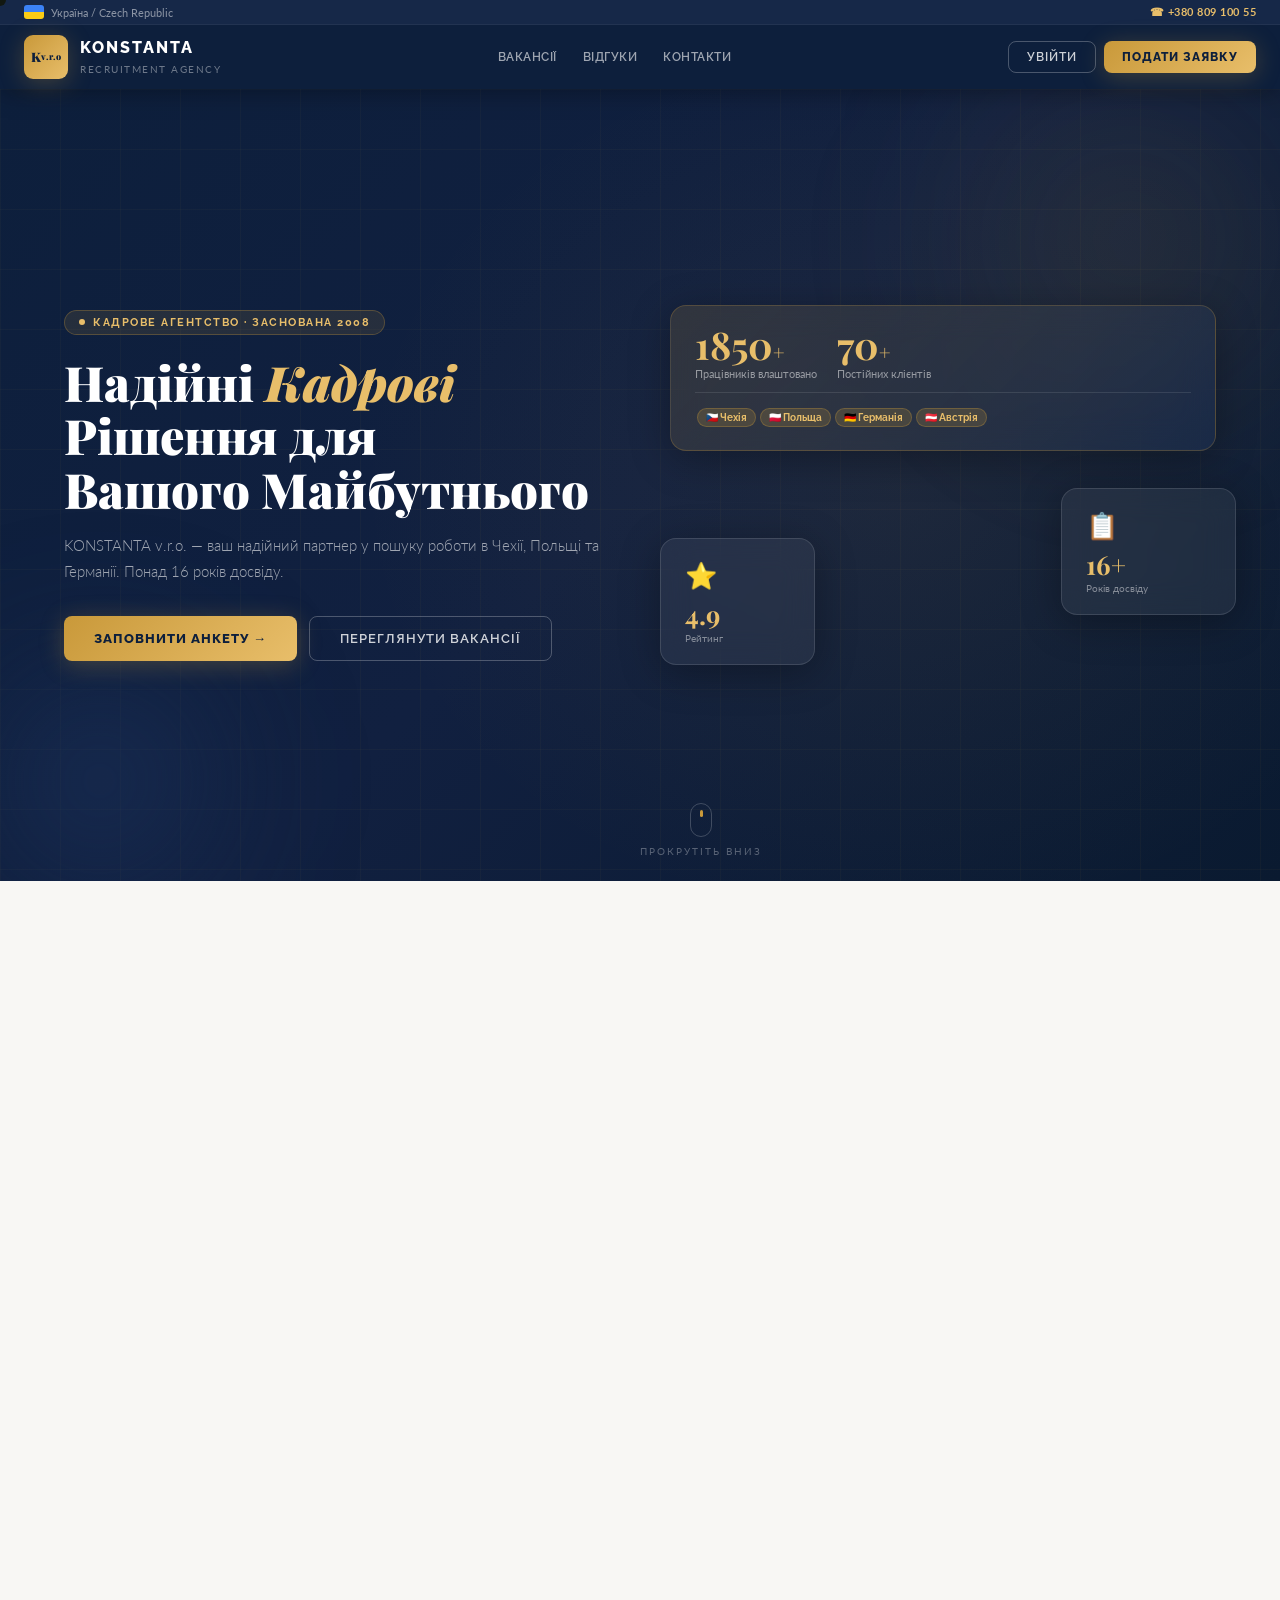
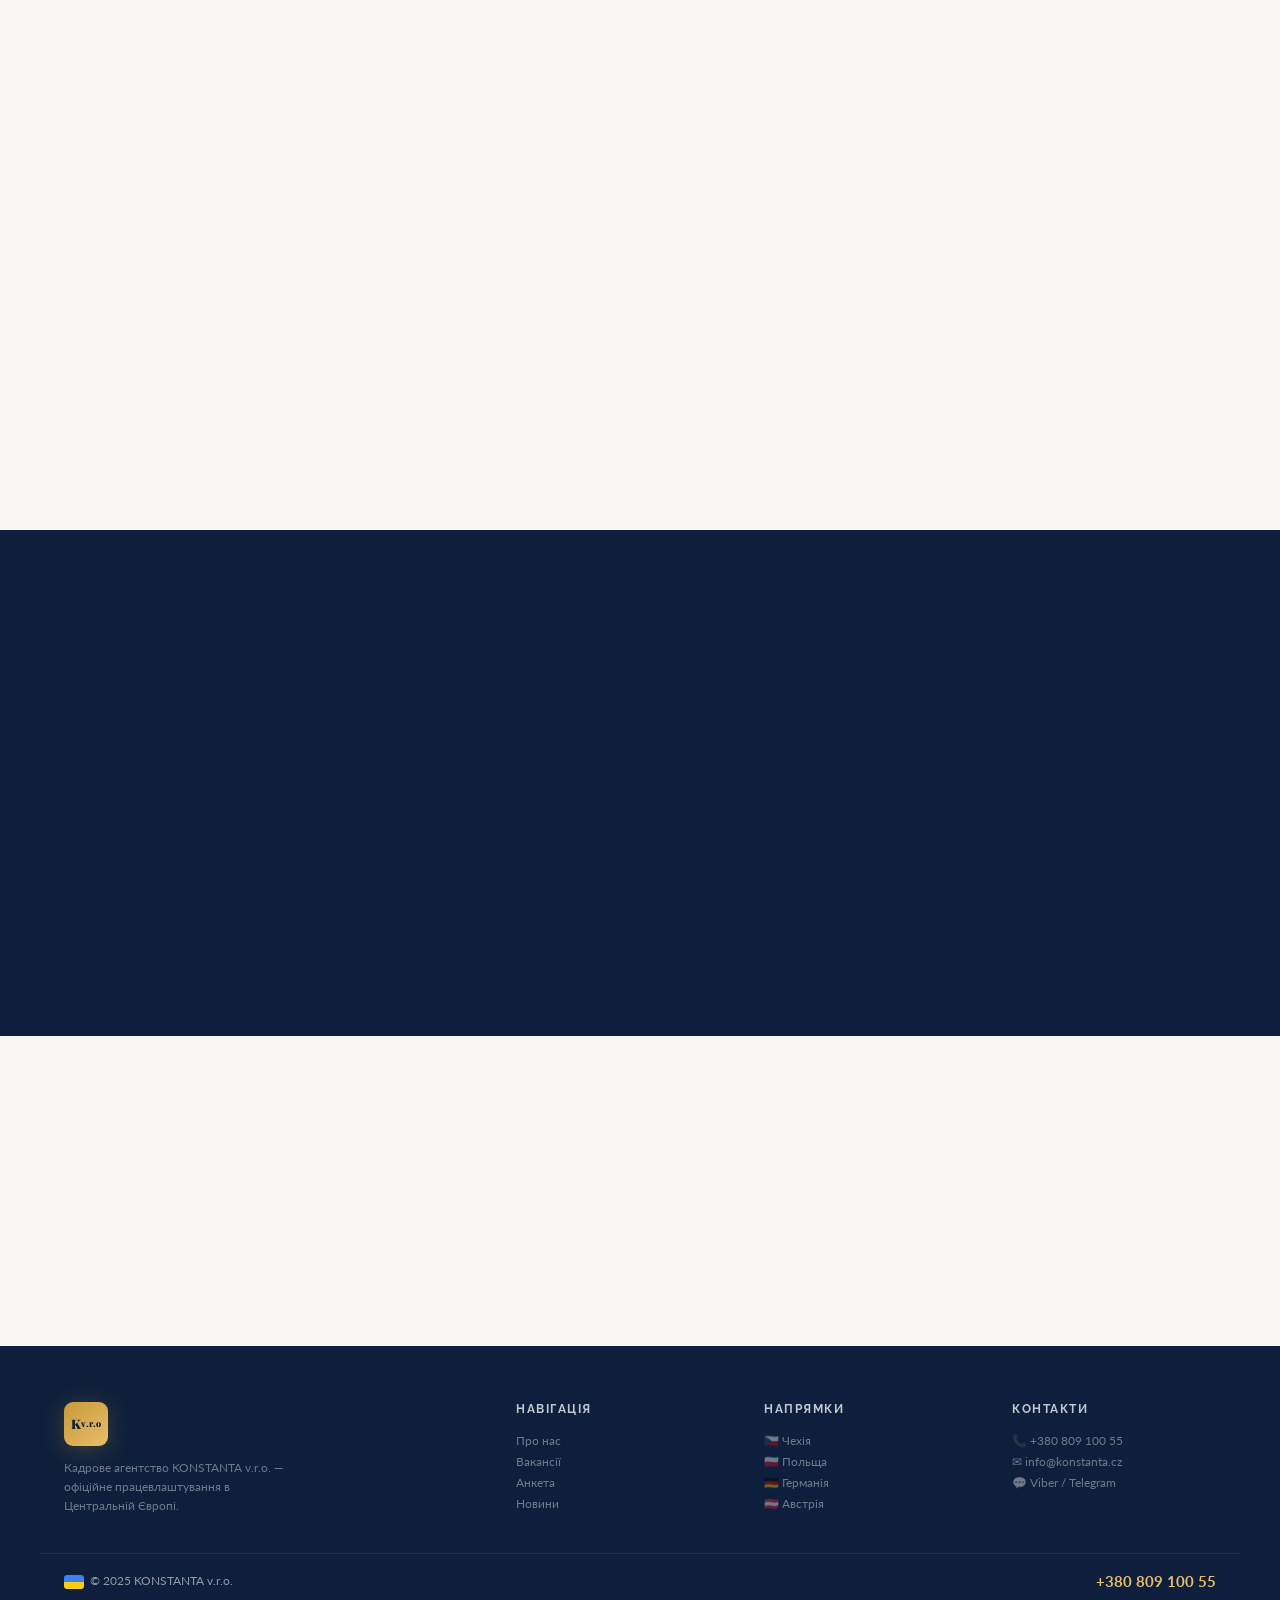
==== index.html @ 8e20ff95 "Rename konstanta_full (1).html to index.html" ====
<!DOCTYPE html>
<html lang="uk">
<head>
<meta charset="UTF-8">
<meta name="viewport" content="width=device-width, initial-scale=1.0">
<title>KONSTANTA v.r.o. — Кадрове Агентство</title>
<link href="https://fonts.googleapis.com/css2?family=Playfair+Display:ital,wght@0,700;0,900;1,700&family=Raleway:wght@300;400;600;700;800&family=Lato:wght@300;400;700&display=swap" rel="stylesheet">
<style>
/* ════════════════════════════════════════
   DESIGN SYSTEM
════════════════════════════════════════ */
:root {
  --navy:#0d1f3c; --navy2:#162848; --navy3:#1e3560;
  --gold:#c9993a; --gold2:#e8be6a; --gold3:#f5e9cc;
  --white:#fff; --off:#f8f7f4; --text:#1a1a2e;
  --muted:#6b7280; --border:#e2ddd6;
  --green:#2d7a4f; --red:#b91c1c;
  --sh:0 4px 24px rgba(13,31,60,.12);
  --shg:0 4px 24px rgba(201,153,58,.28);
  --r:10px; --r2:18px;
  --tr:all .3s cubic-bezier(.4,0,.2,1);
}
*,*::before,*::after{box-sizing:border-box;margin:0;padding:0}
html{scroll-behavior:smooth}
body{font-family:'Lato',sans-serif;color:var(--text);background:var(--off);overflow-x:hidden}

/* ── CURSOR ── */
#cur{width:12px;height:12px;background:var(--gold);border-radius:50%;position:fixed;z-index:9999;pointer-events:none;transform:translate(-50%,-50%);transition:width .15s,height .15s;mix-blend-mode:multiply}
#cur2{width:36px;height:36px;border:1.5px solid var(--gold);border-radius:50%;position:fixed;z-index:9998;pointer-events:none;transform:translate(-50%,-50%);transition:width .25s,height .25s;opacity:.55}

/* ── LOADER ── */
#loader{position:fixed;inset:0;z-index:10000;background:var(--navy);display:flex;align-items:center;justify-content:center;flex-direction:column;gap:18px;transition:opacity .6s,visibility .6s}
#loader.gone{opacity:0;visibility:hidden}
.ld-logo{width:68px;height:68px;background:linear-gradient(135deg,var(--gold),var(--gold2));border-radius:14px;display:flex;align-items:center;justify-content:center;font-family:'Playfair Display',serif;font-weight:900;font-size:22px;color:var(--navy);animation:lp 1.2s ease-in-out infinite;box-shadow:var(--shg)}
@keyframes lp{0%,100%{transform:scale(1)}50%{transform:scale(1.08);box-shadow:0 0 40px rgba(201,153,58,.5)}}
.ld-bar{width:180px;height:3px;background:rgba(255,255,255,.1);border-radius:10px;overflow:hidden}
.ld-fill{height:100%;background:linear-gradient(90deg,var(--gold),var(--gold2));animation:lf 1.3s ease forwards}
@keyframes lf{from{width:0}to{width:100%}}
.ld-txt{font-size:10px;color:rgba(255,255,255,.4);letter-spacing:3px;text-transform:uppercase}

/* ── PAGES ── */
.page{display:none;opacity:0}
.page.active{display:block;animation:pfi .55s ease forwards}
@keyframes pfi{from{opacity:0;transform:translateY(14px)}to{opacity:1;transform:translateY(0)}}

/* ── TOAST ── */
#toast{position:fixed;bottom:28px;right:28px;z-index:8000;display:flex;flex-direction:column;gap:10px}
.toast-item{background:var(--navy);color:#fff;padding:12px 20px;border-radius:10px;font-size:13px;border-left:3px solid var(--gold);box-shadow:var(--sh);animation:tsi .35s ease;max-width:300px}
.toast-item.success{border-color:#2d7a4f}
.toast-item.error{border-color:var(--red)}
@keyframes tsi{from{opacity:0;transform:translateX(20px)}to{opacity:1;transform:translateX(0)}}

/* ════ HEADER ════ */
.hdr{position:sticky;top:0;z-index:500;background:var(--navy);box-shadow:0 2px 24px rgba(0,0,0,.35)}
.hdr-top{background:var(--navy2);padding:5px 24px;display:flex;justify-content:space-between;align-items:center;font-size:11px;color:rgba(255,255,255,.5);border-bottom:1px solid rgba(255,255,255,.05)}
.flag-ua{width:20px;height:14px;background:linear-gradient(#3b82f6 50%,#facc15 50%);border-radius:3px;flex-shrink:0}
.hdr-main{display:flex;align-items:center;justify-content:space-between;padding:10px 24px}
.logo{display:flex;align-items:center;gap:12px;cursor:pointer}
.logo-b{width:44px;height:44px;background:linear-gradient(135deg,var(--gold),var(--gold2));border-radius:9px;display:flex;align-items:center;justify-content:center;font-family:'Playfair Display',serif;font-weight:900;font-size:13px;color:var(--navy);line-height:1.1;text-align:center;box-shadow:var(--shg);transition:var(--tr)}
.logo-b:hover{transform:rotate(-4deg) scale(1.06)}
.logo-t strong{display:block;font-family:'Raleway',sans-serif;font-weight:800;font-size:16px;letter-spacing:2px;color:#fff;text-transform:uppercase}
.logo-t span{font-size:10px;color:rgba(255,255,255,.4);letter-spacing:1.5px;text-transform:uppercase}
.nav{display:flex;gap:2px;align-items:center}
.nav a{color:rgba(255,255,255,.6);text-decoration:none;font-family:'Raleway',sans-serif;font-size:11.5px;font-weight:600;padding:6px 12px;border-radius:6px;letter-spacing:.5px;transition:var(--tr);text-transform:uppercase;position:relative}
.nav a::after{content:'';position:absolute;bottom:3px;left:12px;right:12px;height:1.5px;background:var(--gold);transform:scaleX(0);transition:transform .3s ease}
.nav a:hover{color:#fff}
.nav a:hover::after{transform:scaleX(1)}
.btn-nav{background:linear-gradient(135deg,var(--gold),var(--gold2));color:var(--navy)!important;font-weight:800!important;border-radius:7px!important;box-shadow:var(--shg);transition:var(--tr)!important}
.btn-nav:hover{transform:translateY(-1px);box-shadow:0 6px 28px rgba(201,153,58,.45)!important}
.btn-nav::after{display:none!important}
.user-chip{display:flex;align-items:center;gap:8px;background:rgba(255,255,255,.08);border:1px solid rgba(255,255,255,.12);border-radius:100px;padding:5px 14px 5px 5px;cursor:pointer;transition:var(--tr)}
.user-chip:hover{background:rgba(255,255,255,.14)}
.user-av{width:28px;height:28px;border-radius:50%;background:linear-gradient(135deg,var(--gold),var(--gold2));display:flex;align-items:center;justify-content:center;font-family:'Playfair Display',serif;font-weight:700;font-size:12px;color:var(--navy)}
.user-name{font-size:12px;color:rgba(255,255,255,.8);font-family:'Raleway',sans-serif;font-weight:600}

/* ════ HERO ════ */
.hero{background:var(--navy);min-height:88vh;position:relative;overflow:hidden;display:flex;align-items:center}
.hero-bg{position:absolute;inset:0;background:radial-gradient(ellipse 60% 80% at 70% 50%,rgba(201,153,58,.08) 0%,transparent 70%),linear-gradient(135deg,var(--navy) 0%,#112040 50%,#0a1a30 100%)}
.hero-grid{position:absolute;inset:0;background-image:linear-gradient(rgba(201,153,58,.04) 1px,transparent 1px),linear-gradient(90deg,rgba(201,153,58,.04) 1px,transparent 1px);background-size:60px 60px;animation:gd 20s linear infinite}
@keyframes gd{from{transform:translateY(0)}to{transform:translateY(60px)}}
.orb{position:absolute;border-radius:50%;filter:blur(70px);pointer-events:none}
.orb1{width:500px;height:500px;background:radial-gradient(circle,rgba(201,153,58,.12),transparent 70%);right:-100px;top:-100px;animation:of 8s ease-in-out infinite}
.orb2{width:300px;height:300px;background:radial-gradient(circle,rgba(30,53,96,.8),transparent 70%);left:-50px;bottom:-50px;animation:of 11s ease-in-out infinite reverse}
@keyframes of{0%,100%{transform:translate(0,0) scale(1)}50%{transform:translate(20px,-30px) scale(1.08)}}
.hero-inner{position:relative;z-index:2;max-width:1200px;margin:0 auto;padding:80px 24px;display:grid;grid-template-columns:1fr 1fr;gap:60px;align-items:center;width:100%}
.hero-eyebrow{display:inline-flex;align-items:center;gap:8px;background:rgba(201,153,58,.12);border:1px solid rgba(201,153,58,.3);border-radius:100px;padding:5px 14px;font-size:11px;color:var(--gold2);font-family:'Raleway',sans-serif;font-weight:700;letter-spacing:1.5px;text-transform:uppercase;margin-bottom:20px;animation:fsu .8s ease both}
.edot{width:6px;height:6px;border-radius:50%;background:var(--gold2);animation:pl 2s ease-in-out infinite}
@keyframes pl{0%,100%{transform:scale(1);opacity:1}50%{transform:scale(1.5);opacity:.5}}
.hero-h1{font-family:'Playfair Display',serif;font-size:clamp(26px,3.8vw,52px);font-weight:900;line-height:1.1;color:#fff;margin-bottom:18px;animation:fsu .8s .1s ease both}
.hero-h1 em{color:var(--gold2);font-style:italic}
.hero-p{font-size:15px;color:rgba(255,255,255,.6);line-height:1.7;margin-bottom:32px;font-weight:300;animation:fsu .8s .2s ease both}
.hero-btns{display:flex;gap:12px;flex-wrap:wrap;animation:fsu .8s .3s ease both}
@keyframes fsu{from{opacity:0;transform:translateY(22px)}to{opacity:1;transform:translateY(0)}}
.btn-pri{background:linear-gradient(135deg,var(--gold),var(--gold2));color:var(--navy);border:none;padding:14px 30px;font-family:'Raleway',sans-serif;font-weight:800;font-size:13px;border-radius:8px;cursor:pointer;text-transform:uppercase;letter-spacing:1px;box-shadow:var(--shg);transition:var(--tr);position:relative;overflow:hidden}
.btn-pri:hover{transform:translateY(-3px);box-shadow:0 10px 40px rgba(201,153,58,.5)}
.btn-sec{background:transparent;color:rgba(255,255,255,.8);border:1.5px solid rgba(255,255,255,.25);padding:14px 30px;font-family:'Raleway',sans-serif;font-weight:600;font-size:13px;border-radius:8px;cursor:pointer;text-transform:uppercase;letter-spacing:1px;transition:var(--tr)}
.btn-sec:hover{border-color:var(--gold);color:var(--gold2);transform:translateY(-2px)}

/* floating cards */
.hero-cards{position:relative;height:360px;animation:fsu .8s .4s ease both}
.hc{position:absolute;background:rgba(255,255,255,.06);backdrop-filter:blur(16px);border:1px solid rgba(255,255,255,.12);border-radius:16px;padding:20px 24px;box-shadow:0 8px 40px rgba(0,0,0,.3);transition:var(--tr)}
.hc:hover{transform:translateY(-6px) scale(1.02)}
.hc.c1{top:0;left:0;right:0;background:linear-gradient(135deg,rgba(201,153,58,.15),rgba(30,53,96,.4));border-color:rgba(201,153,58,.25);animation:cf 6s ease-in-out infinite}
.hc.c2{bottom:50px;right:-20px;width:175px;animation:cf 7s 1s ease-in-out infinite reverse}
.hc.c3{bottom:0;left:-10px;width:155px;animation:cf 8s 2s ease-in-out infinite}
@keyframes cf{0%,100%{transform:translateY(0)}50%{transform:translateY(-10px)}}
.cn{font-family:'Playfair Display',serif;font-size:38px;font-weight:700;color:var(--gold2);line-height:1}
.cs{font-size:11px;color:rgba(255,255,255,.5);margin-top:3px}
.cn2{font-family:'Playfair Display',serif;font-size:26px;font-weight:700;color:var(--gold2)}
.cs2{font-size:10px;color:rgba(255,255,255,.45)}
.ctag{display:inline-block;background:rgba(201,153,58,.2);border:1px solid rgba(201,153,58,.3);color:var(--gold2);font-size:10px;padding:3px 8px;border-radius:100px;font-family:'Raleway',sans-serif;font-weight:700;margin:3px 2px}

/* scroll hint */
.scr{position:absolute;bottom:24px;left:50%;transform:translateX(-50%);display:flex;flex-direction:column;align-items:center;gap:8px;color:rgba(255,255,255,.3);font-size:10px;letter-spacing:2px;text-transform:uppercase;z-index:2;animation:fsu 1s 1s ease both}
.sm{width:22px;height:34px;border:1.5px solid rgba(255,255,255,.2);border-radius:12px;display:flex;justify-content:center;padding-top:6px}
.sw{width:3px;height:7px;background:var(--gold);border-radius:2px;animation:sw 2s ease-in-out infinite}
@keyframes sw{0%{transform:translateY(0);opacity:1}80%{transform:translateY(12px);opacity:0}100%{transform:translateY(0);opacity:0}}

/* ════ STATS BAR ════ */
.sbar{background:#fff;box-shadow:var(--sh)}
.sbar-in{max-width:1200px;margin:0 auto;display:grid;grid-template-columns:repeat(3,1fr)}
.si{display:flex;align-items:center;gap:14px;padding:26px 28px;border-right:1px solid var(--border);transition:var(--tr);cursor:default}
.si:last-child{border-right:none}
.si:hover{background:var(--gold3)}
.si-ic{width:50px;height:50px;background:linear-gradient(135deg,var(--gold3),#fff);border-radius:11px;display:flex;align-items:center;justify-content:center;font-size:20px;flex-shrink:0;box-shadow:0 2px 12px rgba(201,153,58,.18);transition:var(--tr)}
.si:hover .si-ic{transform:scale(1.1) rotate(-5deg)}
.sn{font-family:'Playfair Display',serif;font-size:30px;font-weight:700;color:var(--navy);line-height:1}
.sd{font-size:12px;color:var(--muted);margin-top:2px}
.sd strong{display:block;font-size:13px;color:var(--text);font-weight:700}

/* ════ VACANCIES ════ */
.sec{padding:72px 24px;max-width:1200px;margin:0 auto}
.sl{font-size:11px;font-weight:700;letter-spacing:3px;text-transform:uppercase;color:var(--gold);font-family:'Raleway',sans-serif;margin-bottom:8px;display:flex;align-items:center;gap:10px}
.sl::before{content:'';display:block;width:26px;height:2px;background:var(--gold)}
.sh{font-family:'Playfair Display',serif;font-size:clamp(22px,3vw,38px);font-weight:700;color:var(--navy);line-height:1.2}
.sh em{color:var(--gold);font-style:italic}
.jobs{display:grid;gap:20px;margin-top:40px}
.jc{background:#fff;border-radius:var(--r2);overflow:hidden;box-shadow:0 2px 12px rgba(13,31,60,.07);border:1px solid var(--border);display:grid;grid-template-columns:1fr auto;transition:var(--tr)}
.jc:hover{transform:translateY(-4px);box-shadow:0 20px 60px rgba(13,31,60,.18);border-color:var(--gold)}
.jcb{padding:26px 28px}
.jbadge{display:inline-block;background:var(--gold3);color:var(--gold);font-size:10px;font-weight:700;letter-spacing:1px;text-transform:uppercase;padding:3px 10px;border-radius:100px;margin-bottom:10px;border:1px solid rgba(201,153,58,.25)}
.jbadge.hot{background:#fef2f2;color:#dc2626;border-color:rgba(220,38,38,.2)}
.jt{font-family:'Playfair Display',serif;font-size:20px;font-weight:700;color:var(--navy);margin-bottom:8px}
.jmeta{display:flex;flex-wrap:wrap;gap:14px;margin-bottom:12px}
.jmi{display:flex;align-items:center;gap:5px;font-size:12px;color:var(--muted)}
.jdesc{font-size:13px;color:var(--muted);line-height:1.6;margin-bottom:16px}
.jtags{display:flex;flex-wrap:wrap;gap:6px}
.jtag{background:var(--off);border:1px solid var(--border);color:var(--muted);font-size:11px;padding:3px 10px;border-radius:100px;font-weight:600}
.jcs{display:flex;flex-direction:column;align-items:center;justify-content:center;padding:26px 22px;background:linear-gradient(135deg,var(--navy),var(--navy3));min-width:155px;gap:14px}
.jsal{text-align:center}
.jsal-n{font-family:'Playfair Display',serif;font-size:24px;font-weight:700;color:var(--gold2);display:block;line-height:1}
.jsal-p{font-size:10px;color:rgba(255,255,255,.4);letter-spacing:1px;text-transform:uppercase;margin-top:2px}
.btn-apply{background:linear-gradient(135deg,var(--gold),var(--gold2));color:var(--navy);border:none;padding:9px 18px;border-radius:8px;font-family:'Raleway',sans-serif;font-weight:800;font-size:11px;text-transform:uppercase;letter-spacing:.8px;cursor:pointer;transition:var(--tr);box-shadow:var(--shg);white-space:nowrap}
.btn-apply:hover{transform:scale(1.06)}

/* ════ REVIEWS ════ */
.rev-sec{background:var(--navy);padding:72px 0}
.rev-in{max-width:1200px;margin:0 auto;padding:0 24px}
.rev-grid{display:grid;grid-template-columns:repeat(3,1fr);gap:18px;margin-top:40px}
.rc{background:rgba(255,255,255,.05);border:1px solid rgba(255,255,255,.09);border-radius:var(--r2);padding:26px;transition:var(--tr);backdrop-filter:blur(10px)}
.rc:hover{background:rgba(255,255,255,.09);border-color:rgba(201,153,58,.3);transform:translateY(-4px)}
.rq{font-size:38px;color:var(--gold);font-family:'Playfair Display',serif;line-height:1;margin-bottom:10px;opacity:.7}
.rt{font-size:13px;color:rgba(255,255,255,.65);line-height:1.7;margin-bottom:18px}
.rstar{color:var(--gold2);font-size:14px;letter-spacing:2px;margin-bottom:12px}
.ri{display:flex;align-items:center;gap:10px}
.rav{width:40px;height:40px;border-radius:50%;background:linear-gradient(135deg,var(--gold),var(--gold2));display:flex;align-items:center;justify-content:center;font-family:'Playfair Display',serif;font-weight:700;font-size:15px;color:var(--navy);flex-shrink:0}
.rn{font-weight:700;color:#fff;font-size:13px}
.rd{font-size:11px;color:rgba(255,255,255,.4)}

/* ════ CTA BANNER ════ */
.cta{background:linear-gradient(135deg,var(--gold) 0%,var(--gold2) 60%,#f5d070 100%);padding:64px 24px;text-align:center;position:relative;overflow:hidden}
.cta::before{content:'';position:absolute;inset:0;background-image:radial-gradient(circle at 20% 50%,rgba(255,255,255,.15) 0%,transparent 50%),radial-gradient(circle at 80% 50%,rgba(255,255,255,.1) 0%,transparent 50%)}
.cta-in{position:relative;z-index:1}
.cta h2{font-family:'Playfair Display',serif;font-size:clamp(22px,3.5vw,42px);font-weight:900;color:var(--navy);margin-bottom:12px}
.cta p{font-size:15px;color:rgba(13,31,60,.65);margin-bottom:32px;max-width:460px;margin-left:auto;margin-right:auto}
.btn-dark{background:var(--navy);color:#fff;border:none;padding:15px 38px;font-family:'Raleway',sans-serif;font-weight:800;font-size:14px;border-radius:8px;cursor:pointer;text-transform:uppercase;letter-spacing:1.5px;box-shadow:0 8px 32px rgba(13,31,60,.35);transition:var(--tr)}
.btn-dark:hover{transform:translateY(-3px);box-shadow:0 14px 48px rgba(13,31,60,.5)}

/* ════ FOOTER ════ */
.ft{background:var(--navy);color:rgba(255,255,255,.55);font-size:12px}
.ft-main{max-width:1200px;margin:0 auto;display:grid;grid-template-columns:2fr 1fr 1fr 1fr;gap:44px;padding:56px 24px 38px}
.ft-col h4{font-family:'Raleway',sans-serif;font-weight:700;font-size:12px;text-transform:uppercase;letter-spacing:1.5px;color:rgba(255,255,255,.75);margin-bottom:14px}
.ft-col a{display:block;color:rgba(255,255,255,.4);text-decoration:none;font-size:12px;padding:3px 0;transition:color .2s}
.ft-col a:hover{color:var(--gold2)}
.ft-bot{border-top:1px solid rgba(255,255,255,.07);max-width:1200px;margin:0 auto;padding:18px 24px;display:flex;justify-content:space-between;align-items:center}
.ft-ph{color:var(--gold2);font-weight:700;font-size:15px}
.ft-br p{font-size:12px;color:rgba(255,255,255,.4);margin-top:10px;max-width:220px;line-height:1.6}

/* ════ AUTH MODAL ════ */
.overlay{position:fixed;inset:0;background:rgba(13,31,60,.72);backdrop-filter:blur(4px);z-index:3000;display:flex;align-items:center;justify-content:center;animation:oi .3s ease;padding:20px}
@keyframes oi{from{opacity:0}to{opacity:1}}
.modal{background:#fff;border-radius:var(--r2);width:100%;max-width:440px;overflow:hidden;box-shadow:0 30px 80px rgba(13,31,60,.35);animation:mi .35s cubic-bezier(.34,1.56,.64,1)}
@keyframes mi{from{transform:scale(.88);opacity:0}to{transform:scale(1);opacity:1}}
.modal-hdr{background:var(--navy);padding:22px 28px;display:flex;align-items:center;justify-content:space-between}
.modal-hdr h3{font-family:'Playfair Display',serif;font-size:20px;color:#fff}
.modal-close{background:none;border:none;color:rgba(255,255,255,.5);font-size:22px;cursor:pointer;width:32px;height:32px;display:flex;align-items:center;justify-content:center;border-radius:6px;transition:var(--tr)}
.modal-close:hover{color:#fff;background:rgba(255,255,255,.1)}
.modal-tabs{display:flex;border-bottom:1px solid var(--border)}
.mtab{flex:1;padding:12px;text-align:center;cursor:pointer;font-family:'Raleway',sans-serif;font-weight:700;font-size:12px;text-transform:uppercase;letter-spacing:.8px;color:var(--muted);transition:var(--tr);border-bottom:2px solid transparent}
.mtab.active{color:var(--navy);border-bottom-color:var(--gold)}
.modal-body{padding:26px 28px}
.f-row{margin-bottom:16px}
.f-label{display:block;font-size:11px;font-weight:700;color:var(--muted);margin-bottom:5px;text-transform:uppercase;letter-spacing:.5px;font-family:'Raleway',sans-serif}
.f-label .req{color:var(--gold)}
.f-ctrl{width:100%;border:1.5px solid var(--border);border-radius:8px;padding:10px 14px;font-family:'Lato',sans-serif;font-size:13px;color:var(--text);background:var(--off);transition:border-color .25s,box-shadow .25s}
.f-ctrl:focus{outline:none;border-color:var(--gold);box-shadow:0 0 0 3px rgba(201,153,58,.15);background:#fff}
.f-ctrl.err{border-color:var(--red);box-shadow:0 0 0 3px rgba(185,28,28,.1)}
.f-ctrl::placeholder{color:#bbb}
.btn-full{width:100%;background:linear-gradient(135deg,var(--gold),var(--gold2));color:var(--navy);border:none;padding:13px;font-family:'Raleway',sans-serif;font-weight:800;font-size:13px;border-radius:8px;cursor:pointer;text-transform:uppercase;letter-spacing:1px;box-shadow:var(--shg);transition:var(--tr)}
.btn-full:hover{transform:translateY(-2px);box-shadow:0 8px 32px rgba(201,153,58,.45)}
.auth-switch{text-align:center;margin-top:14px;font-size:12px;color:var(--muted)}
.auth-switch a{color:var(--gold);font-weight:700;cursor:pointer;text-decoration:none}
.auth-switch a:hover{text-decoration:underline}
.form-tab{display:none}
.form-tab.active{display:block}

/* ════ QUESTIONNAIRE ════ */
.qp{background:var(--off);min-height:100vh}
.q-hero-wrap{background:linear-gradient(135deg,var(--navy) 0%,var(--navy3) 100%);padding:44px 24px 36px;position:relative;overflow:hidden}
.q-hero-wrap::after{content:'';position:absolute;inset:0;background-image:linear-gradient(rgba(201,153,58,.05) 1px,transparent 1px),linear-gradient(90deg,rgba(201,153,58,.05) 1px,transparent 1px);background-size:40px 40px}
.q-hero-in{max-width:820px;margin:0 auto;position:relative;z-index:1;display:flex;align-items:center;gap:18px}
.back-btn{width:42px;height:42px;border:1.5px solid rgba(255,255,255,.2);border-radius:9px;display:flex;align-items:center;justify-content:center;color:rgba(255,255,255,.6);font-size:18px;cursor:pointer;transition:var(--tr);background:rgba(255,255,255,.04);flex-shrink:0}
.back-btn:hover{border-color:var(--gold);color:var(--gold2);background:rgba(201,153,58,.1)}
.q-hero-txt .sub{font-size:10px;color:var(--gold2);font-family:'Raleway',sans-serif;font-weight:700;letter-spacing:2px;text-transform:uppercase;margin-bottom:4px}
.q-hero-txt h1{font-family:'Playfair Display',serif;font-size:26px;font-weight:700;color:#fff}
.q-hero-txt p{font-size:13px;color:rgba(255,255,255,.5);margin-top:4px}
.q-prog-wrap{background:rgba(255,255,255,.07);height:4px;width:100%;margin-top:14px}
.q-prog{height:100%;background:linear-gradient(90deg,var(--gold),var(--gold2));transition:width .5s ease}
.qbody{max-width:820px;margin:0 auto;padding:28px 24px 60px}

/* step cards */
.qstep{background:#fff;border-radius:var(--r2);overflow:hidden;box-shadow:0 2px 12px rgba(13,31,60,.07);margin-bottom:18px;border:1px solid var(--border);transition:var(--tr)}
.qstep:hover{box-shadow:var(--sh)}
.qsh{background:var(--navy);padding:14px 22px;display:flex;align-items:center;gap:12px}
.step-n{width:30px;height:30px;border-radius:50%;background:linear-gradient(135deg,var(--gold),var(--gold2));display:flex;align-items:center;justify-content:center;font-family:'Playfair Display',serif;font-weight:700;font-size:13px;color:var(--navy);flex-shrink:0;box-shadow:var(--shg)}
.step-ttl{font-family:'Raleway',sans-serif;font-weight:700;font-size:13px;color:#fff}
.qsb{padding:24px 24px}
.fg2{display:grid;grid-template-columns:1fr 1fr;gap:14px}
.fg3{display:grid;grid-template-columns:1fr 1fr 1fr;gap:12px}
.pill-row{display:flex;flex-wrap:wrap;gap:8px;margin-top:6px}
.pill{display:flex;align-items:center;gap:6px;background:var(--off);border:1.5px solid var(--border);border-radius:100px;padding:7px 14px;cursor:pointer;transition:var(--tr);font-size:12px;color:var(--muted);font-weight:600;user-select:none}
.pill:hover{border-color:var(--gold);color:var(--text);background:var(--gold3)}
.pill.on{border-color:var(--gold);background:var(--gold3);color:var(--navy)}
.pill input{display:none}
.pdot{width:8px;height:8px;border-radius:50%;border:1.5px solid currentColor;flex-shrink:0;transition:background .2s}
.pill.on .pdot{background:var(--gold);border-color:var(--gold)}
.upload-z{border:2px dashed var(--border);border-radius:12px;padding:26px 18px;text-align:center;cursor:pointer;transition:var(--tr);background:var(--off);position:relative}
.upload-z input{position:absolute;inset:0;opacity:0;cursor:pointer}
.upload-z:hover{border-color:var(--gold);background:var(--gold3)}
.upload-z.done{border-color:var(--green);background:#f0faf4}
.uico{font-size:34px;margin-bottom:6px}
.utxt{font-size:12px;color:var(--muted);line-height:1.5}
.div-ln{height:1px;background:var(--border);margin:18px 0}
.consent-bx{background:linear-gradient(135deg,#f0f4ff,#e8f0fb);border:1.5px solid #c7d7f5;border-radius:12px;padding:18px 20px;margin-bottom:18px}
.consent-bx p{font-size:12px;color:#555;line-height:1.6;margin-bottom:12px}
.consent-row{display:flex;align-items:flex-start;gap:9px}
.consent-row input[type=checkbox]{accent-color:var(--navy);width:15px;height:15px;flex-shrink:0;margin-top:2px}
.consent-row label{font-size:12px;color:var(--text);line-height:1.5;cursor:pointer}
.sub-row{display:flex;gap:10px;align-items:center}
.btn-sub{flex:1;background:linear-gradient(135deg,var(--gold),var(--gold2));color:var(--navy);border:none;padding:15px 28px;font-family:'Raleway',sans-serif;font-weight:800;font-size:14px;border-radius:10px;cursor:pointer;text-transform:uppercase;letter-spacing:1px;box-shadow:var(--shg);transition:var(--tr);position:relative;overflow:hidden}
.btn-sub::after{content:'';position:absolute;inset:0;background:linear-gradient(to right,transparent,rgba(255,255,255,.25),transparent);transform:translateX(-100%);transition:transform .5s ease}
.btn-sub:hover{transform:translateY(-2px);box-shadow:0 12px 48px rgba(201,153,58,.5)}
.btn-sub:hover::after{transform:translateX(100%)}
.btn-rst{background:transparent;color:var(--muted);border:1.5px solid var(--border);padding:15px 22px;font-family:'Raleway',sans-serif;font-weight:600;font-size:13px;border-radius:10px;cursor:pointer;transition:var(--tr)}
.btn-rst:hover{border-color:var(--muted);color:var(--text)}

/* success */
.succ-card{background:#fff;border-radius:var(--r2);box-shadow:0 20px 60px rgba(13,31,60,.18);padding:52px 28px;text-align:center;display:none;animation:sp .6s cubic-bezier(.34,1.56,.64,1) both;border:1px solid var(--border)}
@keyframes sp{from{transform:scale(.7);opacity:0}to{transform:scale(1);opacity:1}}
.succ-card h2{font-family:'Playfair Display',serif;font-size:26px;color:var(--navy);margin-bottom:10px}
.succ-card p{font-size:14px;color:var(--muted);line-height:1.6;max-width:360px;margin:0 auto 24px}

/* ════ ADMIN ════ */
.adm-page{background:var(--off);min-height:100vh}
.adm-lay{display:grid;grid-template-columns:260px 1fr;min-height:calc(100vh - 57px)}
.adm-side{background:var(--navy);padding:0;position:sticky;top:57px;height:calc(100vh - 57px);overflow-y:auto}
.adm-logo{padding:22px 20px 16px;border-bottom:1px solid rgba(255,255,255,.07)}
.adm-logo strong{display:block;font-family:'Raleway',sans-serif;font-weight:800;font-size:13px;color:#fff;letter-spacing:1.5px;text-transform:uppercase}
.adm-logo span{font-size:10px;color:rgba(255,255,255,.35);letter-spacing:1px}
.adm-nav{padding:14px 10px}
.adm-nav-item{display:flex;align-items:center;gap:10px;padding:10px 14px;border-radius:8px;color:rgba(255,255,255,.55);font-family:'Raleway',sans-serif;font-size:12px;font-weight:600;letter-spacing:.5px;cursor:pointer;transition:var(--tr);text-transform:uppercase;margin-bottom:2px}
.adm-nav-item:hover{background:rgba(255,255,255,.07);color:rgba(255,255,255,.85)}
.adm-nav-item.act{background:rgba(201,153,58,.15);color:var(--gold2);border:1px solid rgba(201,153,58,.2)}
.adm-nav-icon{font-size:16px;width:24px;text-align:center}
.adm-badge{margin-left:auto;background:var(--gold);color:var(--navy);font-size:10px;font-weight:800;padding:2px 7px;border-radius:100px}
.adm-main{padding:28px 32px;overflow-y:auto}
.adm-topbar{display:flex;justify-content:space-between;align-items:center;margin-bottom:28px}
.adm-topbar h2{font-family:'Playfair Display',serif;font-size:24px;color:var(--navy)}
.adm-section{display:none}
.adm-section.act{display:block}
/* stats cards */
.adm-stats{display:grid;grid-template-columns:repeat(4,1fr);gap:16px;margin-bottom:28px}
.asc{background:#fff;border-radius:var(--r);padding:20px 22px;box-shadow:var(--sh);border:1px solid var(--border);transition:var(--tr)}
.asc:hover{transform:translateY(-3px);box-shadow:var(--sh)}
.asc-ico{font-size:28px;margin-bottom:8px}
.asc-n{font-family:'Playfair Display',serif;font-size:28px;font-weight:700;color:var(--navy);line-height:1}
.asc-l{font-size:12px;color:var(--muted);margin-top:2px}
/* table */
.tbl-wrap{background:#fff;border-radius:var(--r);box-shadow:var(--sh);border:1px solid var(--border);overflow:hidden}
.tbl-hdr{padding:16px 20px;border-bottom:1px solid var(--border);display:flex;justify-content:space-between;align-items:center}
.tbl-hdr h3{font-family:'Playfair Display',serif;font-size:17px;color:var(--navy)}
.tbl-search{border:1.5px solid var(--border);border-radius:8px;padding:7px 12px;font-family:'Lato',sans-serif;font-size:12px;width:220px;transition:border-color .2s}
.tbl-search:focus{outline:none;border-color:var(--gold)}
table{width:100%;border-collapse:collapse}
th{background:var(--off);padding:10px 16px;text-align:left;font-family:'Raleway',sans-serif;font-size:11px;font-weight:700;text-transform:uppercase;letter-spacing:.5px;color:var(--muted);border-bottom:1px solid var(--border)}
td{padding:11px 16px;font-size:12px;color:var(--text);border-bottom:1px solid var(--border)}
tr:last-child td{border-bottom:none}
tr:hover td{background:var(--off)}
.badge{display:inline-block;font-size:10px;font-weight:700;padding:2px 9px;border-radius:100px;text-transform:uppercase;letter-spacing:.5px}
.badge-new{background:#fef3c7;color:#92400e}
.badge-ok{background:#d1fae5;color:#065f46}
.badge-red{background:#fee2e2;color:#991b1b}
.btn-sm{background:none;border:1.5px solid var(--border);border-radius:6px;padding:4px 10px;font-size:11px;font-weight:700;cursor:pointer;transition:var(--tr);font-family:'Raleway',sans-serif;color:var(--muted);text-transform:uppercase}
.btn-sm:hover{border-color:var(--gold);color:var(--gold)}
.btn-sm.del:hover{border-color:var(--red);color:var(--red)}
/* detail modal */
.det-grid{display:grid;grid-template-columns:1fr 1fr;gap:12px}
.det-field{background:var(--off);border-radius:8px;padding:10px 14px}
.det-field label{display:block;font-size:10px;font-weight:700;text-transform:uppercase;letter-spacing:.5px;color:var(--muted);margin-bottom:3px;font-family:'Raleway',sans-serif}
.det-field span{font-size:13px;color:var(--text);font-weight:600}

/* ════ PROFILE PAGE ════ */
.prof-page{background:var(--off);min-height:100vh;padding:40px 24px}
.prof-in{max-width:720px;margin:0 auto}
.prof-card{background:#fff;border-radius:var(--r2);box-shadow:var(--sh);overflow:hidden;margin-bottom:20px;border:1px solid var(--border)}
.prof-hdr{background:linear-gradient(135deg,var(--navy),var(--navy3));padding:28px;display:flex;align-items:center;gap:20px}
.prof-av{width:72px;height:72px;border-radius:50%;background:linear-gradient(135deg,var(--gold),var(--gold2));display:flex;align-items:center;justify-content:center;font-family:'Playfair Display',serif;font-weight:700;font-size:28px;color:var(--navy);flex-shrink:0;box-shadow:var(--shg)}
.prof-info strong{display:block;font-family:'Playfair Display',serif;font-size:22px;color:#fff}
.prof-info span{font-size:13px;color:rgba(255,255,255,.5)}
.prof-body{padding:24px 28px}
.apps-list{display:flex;flex-direction:column;gap:12px}
.app-row{background:var(--off);border-radius:10px;padding:14px 18px;border:1px solid var(--border);transition:var(--tr)}
.app-row:hover{border-color:var(--gold);background:var(--gold3)}
.app-pos{font-family:'Playfair Display',serif;font-size:15px;font-weight:700;color:var(--navy)}
.app-meta{font-size:11px;color:var(--muted);margin-top:3px}
.empty-state{text-align:center;padding:40px 20px;color:var(--muted)}
.empty-state .ei{font-size:48px;margin-bottom:12px}
.empty-state p{font-size:14px}

/* reveal */
.rv{opacity:0;transform:translateY(28px);transition:opacity .65s ease,transform .65s ease}
.rv.vis{opacity:1;transform:translateY(0)}

@media(max-width:900px){
  .hero-inner{grid-template-columns:1fr;gap:32px}
  .hero-cards{display:none}
  .sbar-in{grid-template-columns:1fr}
  .rev-grid{grid-template-columns:1fr}
  .ft-main{grid-template-columns:1fr 1fr;gap:24px}
  .jc{grid-template-columns:1fr}
  .jcs{flex-direction:row;justify-content:space-between}
  .fg2,.fg3{grid-template-columns:1fr}
  .adm-lay{grid-template-columns:1fr}
  .adm-side{position:static;height:auto}
  .adm-stats{grid-template-columns:1fr 1fr}
  .nav .nav-links{display:none}
}
</style>
</head>
<body>

<div id="cur"></div>
<div id="cur2"></div>
<div id="toast"></div>

<!-- LOADER -->
<div id="loader">
  <div class="ld-logo">K</div>
  <div class="ld-bar"><div class="ld-fill"></div></div>
  <div class="ld-txt">KONSTANTA v.r.o.</div>
</div>

<!-- AUTH MODAL -->
<div id="authModal" class="overlay" style="display:none" onclick="if(event.target===this)closeAuth()">
  <div class="modal">
    <div class="modal-hdr">
      <h3 id="authTitle">Вхід в акаунт</h3>
      <button class="modal-close" onclick="closeAuth()">✕</button>
    </div>
    <div class="modal-tabs">
      <div class="mtab active" id="tab-login" onclick="switchTab('login')">Увійти</div>
      <div class="mtab" id="tab-reg" onclick="switchTab('reg')">Реєстрація</div>
    </div>
    <div class="modal-body">
      <!-- LOGIN FORM -->
      <div class="form-tab active" id="form-login">
        <div class="f-row">
          <label class="f-label">Email <span class="req">*</span></label>
          <input class="f-ctrl" id="li-email" type="email" placeholder="your@email.com">
        </div>
        <div class="f-row">
          <label class="f-label">Пароль <span class="req">*</span></label>
          <input class="f-ctrl" id="li-pass" type="password" placeholder="••••••••">
        </div>
        <button class="btn-full" onclick="doLogin()">Увійти →</button>
        <div class="auth-switch">Ще немає акаунту? <a onclick="switchTab('reg')">Зареєструватись</a></div>
      </div>
      <!-- REGISTER FORM -->
      <div class="form-tab" id="form-reg">
        <div class="fg2">
          <div class="f-row">
            <label class="f-label">Ім'я <span class="req">*</span></label>
            <input class="f-ctrl" id="rg-first" type="text" placeholder="Іван">
          </div>
          <div class="f-row">
            <label class="f-label">Прізвище <span class="req">*</span></label>
            <input class="f-ctrl" id="rg-last" type="text" placeholder="Шевченко">
          </div>
        </div>
        <div class="f-row">
          <label class="f-label">Email <span class="req">*</span></label>
          <input class="f-ctrl" id="rg-email" type="email" placeholder="your@email.com">
        </div>
        <div class="f-row">
          <label class="f-label">Телефон <span class="req">*</span></label>
          <input class="f-ctrl" id="rg-phone" type="tel" placeholder="+380 XX XXX XX XX">
        </div>
        <div class="f-row">
          <label class="f-label">Пароль <span class="req">*</span></label>
          <input class="f-ctrl" id="rg-pass" type="password" placeholder="Мінімум 6 символів">
        </div>
        <div class="f-row">
          <label class="f-label">Повторіть пароль <span class="req">*</span></label>
          <input class="f-ctrl" id="rg-pass2" type="password" placeholder="••••••••">
        </div>
        <button class="btn-full" onclick="doRegister()">Зареєструватись →</button>
        <div class="auth-switch">Вже є акаунт? <a onclick="switchTab('login')">Увійти</a></div>
      </div>
    </div>
  </div>
</div>

<!-- DETAIL MODAL -->
<div id="detModal" class="overlay" style="display:none" onclick="if(event.target===this)closeDet()">
  <div class="modal" style="max-width:600px">
    <div class="modal-hdr">
      <h3>Деталі заявки</h3>
      <button class="modal-close" onclick="closeDet()">✕</button>
    </div>
    <div class="modal-body" id="detBody"></div>
  </div>
</div>

<!-- ════════════════════════════════════════
     MAIN PAGE
════════════════════════════════════════ -->
<div id="mainPage" class="page active">
  <!-- HEADER -->
  <header class="hdr">
    <div class="hdr-top">
      <div style="display:flex;align-items:center;gap:7px"><div class="flag-ua"></div><span>Україна / Czech Republic</span></div>
      <div style="color:var(--gold2);font-weight:700;letter-spacing:.5px">☎ +380 809 100 55</div>
    </div>
    <div class="hdr-main">
      <div class="logo" onclick="showPage('mainPage')">
        <div class="logo-b">K<br><small style="font-size:9px">v.r.o</small></div>
        <div class="logo-t"><strong>KONSTANTA</strong><span>Recruitment Agency</span></div>
      </div>
      <nav class="nav nav-links">
        <a href="#" onclick="scrollTo2('vacancies');return false">Вакансії</a>
        <a href="#" onclick="scrollTo2('reviews');return false">Відгуки</a>
        <a href="#" onclick="scrollTo2('contacts');return false">Контакти</a>
      </nav>
      <div style="display:flex;align-items:center;gap:10px">
        <div id="hdr-auth-btns" style="display:flex;gap:8px">
          <button class="btn-sec" style="padding:8px 18px;font-size:12px" onclick="openAuth('login')">Увійти</button>
          <button class="btn-pri" style="padding:8px 18px;font-size:12px" onclick="showPage('questionnaire')">Подати заявку</button>
        </div>
        <div id="hdr-user" style="display:none;gap:8px;align-items:center">
          <div class="user-chip" onclick="goProfile()" id="user-chip">
            <div class="user-av" id="user-av">?</div>
            <span class="user-name" id="user-name-hdr">Користувач</span>
          </div>
          <button class="btn-rst" style="padding:7px 14px;font-size:11px" onclick="doLogout()">Вийти</button>
        </div>
      </div>
    </div>
  </header>

  <!-- HERO -->
  <section class="hero">
    <div class="hero-bg"></div><div class="hero-grid"></div>
    <div class="orb orb1"></div><div class="orb orb2"></div>
    <div class="hero-inner">
      <div class="hero-text">
        <div class="hero-eyebrow"><div class="edot"></div>Кадрове агентство · Заснована 2008</div>
        <h1 class="hero-h1">Надійні <em>Кадрові</em><br>Рішення для<br>Вашого Майбутнього</h1>
        <p class="hero-p">KONSTANTA v.r.o. — ваш надійний партнер у пошуку роботи в Чехії, Польщі та Германії. Понад 16 років досвіду.</p>
        <div class="hero-btns">
          <button class="btn-pri" onclick="showPage('questionnaire')">Заповнити анкету →</button>
          <button class="btn-sec" onclick="scrollTo2('vacancies')">Переглянути вакансії</button>
        </div>
      </div>
      <div class="hero-cards">
        <div class="hc c1">
          <div style="display:flex;gap:20px;flex-wrap:wrap">
            <div><div class="cn">1850<small style="font-size:20px">+</small></div><div class="cs">Працівників влаштовано</div></div>
            <div><div class="cn">70<small style="font-size:20px">+</small></div><div class="cs">Постійних клієнтів</div></div>
          </div>
          <div style="margin-top:12px;padding-top:12px;border-top:1px solid rgba(255,255,255,.1)">
            <span class="ctag">🇨🇿 Чехія</span><span class="ctag">🇵🇱 Польща</span><span class="ctag">🇩🇪 Германія</span><span class="ctag">🇦🇹 Австрія</span>
          </div>
        </div>
        <div class="hc c2"><div style="font-size:26px;margin-bottom:6px">📋</div><div class="cn2">16+</div><div class="cs2">Років досвіду</div></div>
        <div class="hc c3"><div style="font-size:26px;margin-bottom:6px">⭐</div><div class="cn2">4.9</div><div class="cs2">Рейтинг</div></div>
      </div>
    </div>
    <div class="scr"><div class="sm"><div class="sw"></div></div>Прокрутіть вниз</div>
  </section>

  <!-- STATS -->
  <div class="sbar rv">
    <div class="sbar-in">
      <div class="si"><div class="si-ic">📋</div><div><div class="sn">16+</div><div class="sd"><strong>Років на ринку</strong>Focus on Prima</div></div></div>
      <div class="si"><div class="si-ic">🤝</div><div><div class="sn">70+</div><div class="sd"><strong>Постійних клієнтів</strong>Permanent Clients</div></div></div>
      <div class="si"><div class="si-ic">👥</div><div><div class="sn">1850+</div><div class="sd"><strong>Працівників</strong>Employees Placed</div></div></div>
    </div>
  </div>

  <!-- VACANCIES -->
  <div id="vacancies" style="background:var(--off)">
    <div class="sec">
      <div class="rv"><div class="sl">Актуально</div><h2 class="sh">Активні <em>Вакансії</em></h2></div>
      <div class="jobs rv">
        <div class="jc"><div class="jcb"><span class="jbadge hot">🔥 Терміново</span><h3 class="jt">Водій на автомийку</h3><div class="jmeta"><span class="jmi">📍 Прага, Чехія</span><span class="jmi">🕐 Повна зайнятість</span><span class="jmi">🏠 Житло надається</span></div><p class="jdesc">Потрібен відповідальний водій для роботи на автомийному комплексі. Офіційне працевлаштування, виплати щомісяця.</p><div class="jtags"><span class="jtag">Права B</span><span class="jtag">Офіційно</span><span class="jtag">Харчування</span></div></div><div class="jcs"><div>🇨🇿</div><div class="jsal"><span class="jsal-n">1800</span><span class="jsal-p">EUR / міс</span></div><button class="btn-apply" onclick="showPage('questionnaire')">Подати заявку</button></div></div>
        <div class="jc"><div class="jcb"><span class="jbadge">Нова</span><h3 class="jt">Робітник сервісного центру</h3><div class="jmeta"><span class="jmi">📍 Брно, Чехія</span><span class="jmi">🕐 Змінна робота</span><span class="jmi">🏠 Гуртожиток</span></div><p class="jdesc">Сервісний центр запрошує на роботу. Навчання на місці, досвід необов'язковий. Офіційний контракт.</p><div class="jtags"><span class="jtag">Без досвіду</span><span class="jtag">Навчання</span><span class="jtag">Страхування</span></div></div><div class="jcs"><div>🇨🇿</div><div class="jsal"><span class="jsal-n">1600</span><span class="jsal-p">EUR / міс</span></div><button class="btn-apply" onclick="showPage('questionnaire')">Подати заявку</button></div></div>
        <div class="jc"><div class="jcb"><span class="jbadge">Популярна</span><h3 class="jt">Прибиральник / Прибиральниця</h3><div class="jmeta"><span class="jmi">📍 Варшава, Польща</span><span class="jmi">🕐 Гнучкий графік</span><span class="jmi">🍽 Харчування</span></div><p class="jdesc">Великий ТЦ шукає прибиральників. Гнучкий графік, виплата щотижня. Дозвіл на роботу надається.</p><div class="jtags"><span class="jtag">Гнучкий графік</span><span class="jtag">Щотижнева виплата</span><span class="jtag">Віза</span></div></div><div class="jcs"><div>🇵🇱</div><div class="jsal"><span class="jsal-n">1400</span><span class="jsal-p">EUR / міс</span></div><button class="btn-apply" onclick="showPage('questionnaire')">Подати заявку</button></div></div>
        <div class="jc"><div class="jcb"><span class="jbadge">Стабільно</span><h3 class="jt">Складський працівник / Пакувальник</h3><div class="jmeta"><span class="jmi">📍 Берлін, Германія</span><span class="jmi">🕐 День / Ніч</span><span class="jmi">🏠 Житло включено</span></div><p class="jdesc">Логістичний склад запрошує. Офіційний контракт на 12 місяців. Понаднормові оплачуються окремо.</p><div class="jtags"><span class="jtag">Контракт 12 міс</span><span class="jtag">Понаднормові</span></div></div><div class="jcs"><div>🇩🇪</div><div class="jsal"><span class="jsal-n">2100</span><span class="jsal-p">EUR / міс</span></div><button class="btn-apply" onclick="showPage('questionnaire')">Подати заявку</button></div></div>
      </div>
    </div>
  </div>

  <!-- REVIEWS -->
  <section id="reviews" class="rev-sec">
    <div class="rev-in">
      <div class="rv"><div class="sl" style="color:var(--gold2)">Думки клієнтів</div><h2 class="sh" style="color:#fff">Що говорять <em>наші кандидати</em></h2></div>
      <div class="rev-grid rv">
        <div class="rc"><div class="rq">"</div><p class="rt">Зверталась до KONSTANTA після втрати роботи. За 2 тижні знайшли гідне місце в Празі. Менеджери дуже уважні!</p><div class="rstar">★★★★★</div><div class="ri"><div class="rav">О</div><div><div class="rn">Олена Петренко</div><div class="rd">28 червня 2024</div></div></div></div>
        <div class="rc"><div class="rq">"</div><p class="rt">Швидко знайшов роботу. Все офіційно, зарплату платять вчасно. Вже в Польщі другий рік. Дуже рекомендую!</p><div class="rstar">★★★★★</div><div class="ri"><div class="rav">В</div><div><div class="rn">Віктор Коваленко</div><div class="rd">11 вересня 2024</div></div></div></div>
        <div class="rc"><div class="rq">"</div><p class="rt">Чудова команда! Допомогли з документами, візою, оселею. Маю стабільну роботу та гарний заробіток у Відні.</p><div class="rstar">★★★★★</div><div class="ri"><div class="rav">Ю</div><div><div class="rn">Юлія Мороз</div><div class="rd">16 листопада 2024</div></div></div></div>
      </div>
    </div>
  </section>

  <!-- CTA -->
  <div class="cta rv">
    <div class="cta-in">
      <h2>Шукаєте роботу за кордоном?</h2>
      <p>Заповніть анкету — наш менеджер зв'яжеться з вами протягом 1 робочого дня.</p>
      <button class="btn-dark" onclick="showPage('questionnaire')">Заповнити анкету безкоштовно →</button>
    </div>
  </div>

  <!-- FOOTER -->
  <footer class="ft" id="contacts">
    <div class="ft-main">
      <div class="ft-br">
        <div class="logo-b" style="margin-bottom:12px">K<br><small style="font-size:9px">v.r.o</small></div>
        <p>Кадрове агентство KONSTANTA v.r.o. — офіційне працевлаштування в Центральній Європі.</p>
      </div>
      <div class="ft-col"><h4>Навігація</h4><a href="#">Про нас</a><a href="#">Вакансії</a><a href="#" onclick="showPage('questionnaire');return false">Анкета</a><a href="#">Новини</a></div>
      <div class="ft-col"><h4>Напрямки</h4><a href="#">🇨🇿 Чехія</a><a href="#">🇵🇱 Польща</a><a href="#">🇩🇪 Германія</a><a href="#">🇦🇹 Австрія</a></div>
      <div class="ft-col"><h4>Контакти</h4><a href="tel:+380809100559">📞 +380 809 100 55</a><a href="mailto:info@konstanta.cz">✉ info@konstanta.cz</a><a href="#">💬 Viber / Telegram</a></div>
    </div>
    <div class="ft-bot"><div><div class="flag-ua" style="display:inline-block;vertical-align:middle;margin-right:6px"></div>© 2025 KONSTANTA v.r.o.</div><div class="ft-ph">+380 809 100 55</div></div>
  </footer>
</div><!-- /mainPage -->


<!-- ════════════════════════════════════════
     QUESTIONNAIRE PAGE
════════════════════════════════════════ -->
<div id="questionnaire" class="page qp">
  <header class="hdr"><div class="hdr-top"><div style="display:flex;align-items:center;gap:7px"><div class="flag-ua"></div>Україна</div><div style="color:var(--gold2);font-weight:700">☎ +380 809 100 55</div></div><div class="hdr-main"><div class="logo" onclick="showPage('mainPage')"><div class="logo-b">K<br><small style="font-size:9px">v.r.o</small></div><div class="logo-t"><strong>KONSTANTA</strong><span>Recruitment Agency</span></div></div><div id="q-hdr-user" style="display:none;gap:8px;align-items:center"><div class="user-chip" id="q-user-chip"><div class="user-av" id="q-user-av">?</div><span class="user-name" id="q-user-name">Користувач</span></div></div><div id="q-hdr-auth" style="display:flex;gap:8px"><button class="btn-sec" style="padding:8px 18px;font-size:12px" onclick="openAuth('login')">Увійти</button></div></div></header>
  <div class="q-hero-wrap">
    <div class="q-hero-in">
      <div class="back-btn" onclick="showPage('mainPage')">←</div>
      <div class="q-hero-txt"><div class="sub">KONSTANTA v.r.o.</div><h1>Анкета Кандидата</h1><p>Заповніть форму — підберемо найкращі вакансії для вас</p></div>
    </div>
    <div class="q-prog-wrap"><div class="q-prog" id="qProg" style="width:0%"></div></div>
  </div>
  <div class="qbody">
    <div class="succ-card" id="succCard">
      <div style="font-size:60px;margin-bottom:16px">🎉</div>
      <h2>Анкету успішно надіслано!</h2>
      <p>Наш менеджер зв'яжеться з вами протягом 1–2 робочих днів. Дякуємо за звернення!</p>
      <button class="btn-sub" style="max-width:240px;margin:0 auto 10px;display:block" onclick="resetQForm()">Заповнити ще раз</button>
      <button class="btn-sec" style="display:block;margin:0 auto;width:fit-content;padding:10px 20px;font-size:12px" onclick="showPage('mainPage')">← На головну</button>
    </div>
    <div id="qFormContent">
      <!-- STEP 1 -->
      <div class="qstep"><div class="qsh"><div class="step-n">1</div><div class="step-ttl">Особисті дані</div></div><div class="qsb">
        <div class="fg2"><div class="f-row"><label class="f-label">Прізвище <span class="req">*</span></label><input class="f-ctrl" id="q-last" type="text" placeholder="Шевченко" required></div><div class="f-row"><label class="f-label">Ім'я <span class="req">*</span></label><input class="f-ctrl" id="q-first" type="text" placeholder="Іван" required></div></div>
        <div class="f-row"><label class="f-label">По батькові</label><input class="f-ctrl" id="q-mid" type="text" placeholder="Петрович"></div>
        <div class="fg2"><div class="f-row"><label class="f-label">Дата народження <span class="req">*</span></label><input class="f-ctrl" id="q-birth" type="date" required></div><div class="f-row"><label class="f-label">Стать <span class="req">*</span></label><div class="pill-row" id="pg-gender"><label class="pill" onclick="selPill(this,'pg-gender')"><input type="radio" name="gender" value="male"><div class="pdot"></div>Чоловіча</label><label class="pill" onclick="selPill(this,'pg-gender')"><input type="radio" name="gender" value="female"><div class="pdot"></div>Жіноча</label></div></div></div>
        <div class="fg2"><div class="f-row"><label class="f-label">Громадянство <span class="req">*</span></label><select class="f-ctrl" id="q-citizen" required><option value="">— оберіть —</option><option value="UA" selected>🇺🇦 Україна</option><option value="PL">🇵🇱 Польща</option><option value="CZ">🇨🇿 Чехія</option><option value="other">Інше</option></select></div><div class="f-row"><label class="f-label">Місто <span class="req">*</span></label><input class="f-ctrl" id="q-city" type="text" placeholder="Львів" required></div></div>
      </div></div>
      <!-- STEP 2 -->
      <div class="qstep"><div class="qsh"><div class="step-n">2</div><div class="step-ttl">Контактна інформація</div></div><div class="qsb">
        <div class="fg2"><div class="f-row"><label class="f-label">Телефон <span class="req">*</span></label><input class="f-ctrl" id="q-phone" type="tel" placeholder="+380 XX XXX XX XX" required></div><div class="f-row"><label class="f-label">Email <span class="req">*</span></label><input class="f-ctrl" id="q-email" type="email" placeholder="email@example.com" required></div></div>
        <div class="f-row"><label class="f-label">Viber / Telegram / WhatsApp</label><input class="f-ctrl" id="q-msg" type="text" placeholder="+380XXXXXXXXX або @username"></div>
      </div></div>
      <!-- STEP 3 -->
      <div class="qstep"><div class="qsh"><div class="step-n">3</div><div class="step-ttl">Бажана робота</div></div><div class="qsb">
        <div class="f-row"><label class="f-label">Бажана посада <span class="req">*</span></label><select class="f-ctrl" id="q-pos" required><option value="">— оберіть вакансію —</option><option>Водій на автомийку</option><option>Робітник сервісного центру</option><option>Прибиральник / Прибиральниця</option><option>Складський працівник / Пакувальник</option><option>Кухар / Кухонний працівник</option><option>Охоронець</option><option>Будівельник</option><option>Зварювальник</option><option>Оператор виробничої лінії</option><option>Інше</option></select></div>
        <div class="f-row"><label class="f-label">Бажана країна</label><div class="pill-row"><label class="pill" onclick="togPill(this)"><input type="checkbox" value="CZ">🇨🇿 Чехія</label><label class="pill" onclick="togPill(this)"><input type="checkbox" value="PL">🇵🇱 Польща</label><label class="pill" onclick="togPill(this)"><input type="checkbox" value="DE">🇩🇪 Германія</label><label class="pill" onclick="togPill(this)"><input type="checkbox" value="AT">🇦🇹 Австрія</label><label class="pill" onclick="togPill(this)"><input type="checkbox" value="NL">🇳🇱 Нідерланди</label><label class="pill" onclick="togPill(this)"><input type="checkbox" value="SK">🇸🇰 Словаччина</label></div></div>
        <div class="fg2"><div class="f-row"><label class="f-label">Готовність до виїзду</label><select class="f-ctrl" id="q-dep"><option>Негайно</option><option>Протягом 2 тижнів</option><option>Протягом місяця</option><option>Через 2–3 місяці</option></select></div><div class="f-row"><label class="f-label">Термін роботи</label><select class="f-ctrl" id="q-dur"><option>3 місяці</option><option>6 місяців</option><option selected>12 місяців</option><option>Безстрокове</option></select></div></div>
        <div class="fg2"><div class="f-row"><label class="f-label">Очікувана зарплата (EUR)</label><input class="f-ctrl" id="q-sal" type="number" placeholder="1500" min="0"></div><div class="f-row"><label class="f-label">Тип зайнятості</label><select class="f-ctrl" id="q-emp"><option>Повна</option><option>Часткова</option><option>Вахтовий метод</option></select></div></div>
      </div></div>
      <!-- STEP 4 -->
      <div class="qstep"><div class="qsh"><div class="step-n">4</div><div class="step-ttl">Досвід та освіта</div></div><div class="qsb">
        <div class="fg2"><div class="f-row"><label class="f-label">Освіта</label><select class="f-ctrl" id="q-edu"><option>Середня</option><option>Середньо-спеціальна</option><option selected>Вища</option></select></div><div class="f-row"><label class="f-label">Досвід за кордоном</label><div class="pill-row" id="pg-abroad"><label class="pill" onclick="selPill(this,'pg-abroad')"><input type="radio" name="abroad" value="yes"><div class="pdot"></div>Так</label><label class="pill on" onclick="selPill(this,'pg-abroad')"><input type="radio" name="abroad" value="no" checked><div class="pdot"></div>Ні</label></div></div></div>
        <div class="f-row"><label class="f-label">Опис досвіду</label><textarea class="f-ctrl" id="q-exp" rows="3" placeholder="Де працювали, ким, скільки часу..."></textarea></div>
        <div class="f-row"><label class="f-label">Знання мов</label><div class="pill-row"><label class="pill on" onclick="togPill(this)"><input type="checkbox" value="UA" checked>🇺🇦 Укр</label><label class="pill" onclick="togPill(this)"><input type="checkbox" value="EN">🇬🇧 Англ</label><label class="pill" onclick="togPill(this)"><input type="checkbox" value="CS">🇨🇿 Чеська</label><label class="pill" onclick="togPill(this)"><input type="checkbox" value="DE">🇩🇪 Нім</label><label class="pill" onclick="togPill(this)"><input type="checkbox" value="PL">🇵🇱 Польська</label></div></div>
      </div></div>
      <!-- STEP 5 -->
      <div class="qstep"><div class="qsh"><div class="step-n">5</div><div class="step-ttl">Документи</div></div><div class="qsb">
        <div class="f-row"><label class="f-label">Наявні документи</label><div class="pill-row"><label class="pill on" onclick="togPill(this)"><input type="checkbox" value="passport" checked>📘 Закордонний паспорт</label><label class="pill" onclick="togPill(this)"><input type="checkbox" value="visa">🛂 Шенгенська віза</label><label class="pill" onclick="togPill(this)"><input type="checkbox" value="permit">📋 Дозвіл на роботу</label><label class="pill" onclick="togPill(this)"><input type="checkbox" value="drive">🚗 Водійські права</label></div></div>
        <div class="fg2">
          <div class="f-row"><label class="f-label">Резюме / CV</label><label class="upload-z" id="cv-zone"><input type="file" accept=".pdf,.doc,.docx" onchange="fileChosen(this,'cv-zone','cv-lbl')"><div class="uico">📄</div><div class="utxt" id="cv-lbl">Перетягніть або натисніть<br><strong>PDF, DOC, DOCX</strong> до 5 МБ</div></label></div>
          <div class="f-row"><label class="f-label">Фото (необов'язково)</label><label class="upload-z" id="ph-zone"><input type="file" accept="image/*" onchange="fileChosen(this,'ph-zone','ph-lbl')"><div class="uico">🖼</div><div class="utxt" id="ph-lbl">JPG, PNG до 3 МБ</div></label></div>
        </div>
      </div></div>
      <!-- STEP 6 -->
      <div class="qstep"><div class="qsh"><div class="step-n">6</div><div class="step-ttl">Додаткова інформація</div></div><div class="qsb">
        <div class="f-row"><label class="f-label">Готовність до фізичної роботи</label><div class="pill-row" id="pg-phys"><label class="pill" onclick="selPill(this,'pg-phys')"><input type="radio" name="physical" value="yes"><div class="pdot"></div>Так</label><label class="pill" onclick="selPill(this,'pg-phys')"><input type="radio" name="physical" value="no"><div class="pdot"></div>Ні</label><label class="pill on" onclick="selPill(this,'pg-phys')"><input type="radio" name="physical" value="maybe" checked><div class="pdot"></div>Залежно від умов</label></div></div>
        <div class="f-row"><label class="f-label">Звідки дізналися про нас?</label><select class="f-ctrl" id="q-src"><option>Google / Інтернет</option><option>Facebook / Instagram</option><option>Від знайомих</option><option>OLX / Work.ua</option><option>Інше</option></select></div>
        <div class="f-row"><label class="f-label">Примітки / Побажання</label><textarea class="f-ctrl" id="q-notes" rows="3" placeholder="Будь-яка додаткова інформація..."></textarea></div>
      </div></div>
      <!-- CONSENT -->
      <div class="consent-bx"><p>Відповідно до Закону України «Про захист персональних даних», заповнюючи цю анкету, ви надаєте згоду на обробку ваших даних агентством KONSTANTA v.r.o. з метою підбору вакансій та сприяння у працевлаштуванні.</p><div class="consent-row"><input type="checkbox" id="q-consent"><label for="q-consent">Даю згоду на обробку персональних даних. <strong style="color:var(--gold)">*</strong></label></div></div>
      <div class="sub-row"><button class="btn-rst" onclick="if(confirm('Скинути форму?'))resetQForm()">Скинути</button><button class="btn-sub" id="qSubBtn" onclick="submitQForm()">Надіслати анкету ✉</button></div>
      <p style="text-align:center;font-size:11px;color:#bbb;margin-top:16px">KONSTANTA v.r.o. · +380 809 100 55 · info@konstanta.cz</p>
    </div><!-- /qFormContent -->
  </div><!-- /qbody -->
</div><!-- /questionnaire -->


<!-- ════════════════════════════════════════
     PROFILE PAGE
════════════════════════════════════════ -->
<div id="profilePage" class="page">
  <header class="hdr"><div class="hdr-top"><div style="display:flex;align-items:center;gap:7px"><div class="flag-ua"></div>Україна</div><div style="color:var(--gold2);font-weight:700">☎ +380 809 100 55</div></div><div class="hdr-main"><div class="logo" onclick="showPage('mainPage')"><div class="logo-b">K<br><small style="font-size:9px">v.r.o</small></div><div class="logo-t"><strong>KONSTANTA</strong><span>Recruitment Agency</span></div></div><div style="display:flex;gap:8px"><button class="btn-pri" style="padding:8px 18px;font-size:12px" onclick="showPage('questionnaire')">Нова заявка</button><button class="btn-rst" style="padding:8px 14px;font-size:11px" onclick="doLogout()">Вийти</button></div></div></header>
  <div class="prof-page">
    <div class="prof-in">
      <div class="prof-card">
        <div class="prof-hdr"><div class="prof-av" id="prof-av">?</div><div class="prof-info"><strong id="prof-name">—</strong><span id="prof-email">—</span></div></div>
        <div class="prof-body">
          <div style="display:grid;grid-template-columns:1fr 1fr 1fr;gap:12px;margin-bottom:18px">
            <div style="background:var(--off);border-radius:10px;padding:14px;text-align:center;border:1px solid var(--border)"><div style="font-size:22px;margin-bottom:4px">📋</div><div id="prof-app-count" style="font-family:'Playfair Display',serif;font-size:22px;font-weight:700;color:var(--navy)">0</div><div style="font-size:11px;color:var(--muted)">Заявок подано</div></div>
            <div style="background:var(--off);border-radius:10px;padding:14px;text-align:center;border:1px solid var(--border)"><div style="font-size:22px;margin-bottom:4px">📱</div><div id="prof-phone" style="font-size:12px;font-weight:700;color:var(--navy);word-break:break-all">—</div><div style="font-size:11px;color:var(--muted)">Телефон</div></div>
            <div style="background:var(--off);border-radius:10px;padding:14px;text-align:center;border:1px solid var(--border)"><div style="font-size:22px;margin-bottom:4px">📅</div><div id="prof-reg-date" style="font-size:12px;font-weight:700;color:var(--navy)">—</div><div style="font-size:11px;color:var(--muted)">Дата реєстрації</div></div>
          </div>
        </div>
      </div>
      <div class="prof-card">
        <div class="prof-hdr" style="padding:18px 24px"><strong style="font-family:'Playfair Display',serif;font-size:18px;color:#fff">Мої заявки</strong></div>
        <div class="prof-body" id="prof-apps">
          <div class="empty-state"><div class="ei">📂</div><p>У вас ще немає поданих заявок</p><button class="btn-pri" style="margin-top:14px" onclick="showPage('questionnaire')">Подати заявку</button></div>
        </div>
      </div>
    </div>
  </div>
</div>


<!-- ════════════════════════════════════════
     ADMIN PAGE
════════════════════════════════════════ -->
<div id="adminPage" class="page adm-page">
  <header class="hdr"><div class="hdr-top"><div style="display:flex;align-items:center;gap:7px"><div class="flag-ua"></div>Admin Panel</div><div style="color:var(--gold2);font-weight:700">KONSTANTA v.r.o.</div></div><div class="hdr-main"><div class="logo"><div class="logo-b">K<br><small style="font-size:9px">v.r.o</small></div><div class="logo-t"><strong>KONSTANTA</strong><span>Admin Panel</span></div></div><div style="display:flex;align-items:center;gap:12px"><span style="font-size:12px;color:rgba(255,255,255,.55)">👑 Адміністратор</span><button class="btn-rst" style="padding:7px 14px;font-size:11px;color:rgba(255,255,255,.6);border-color:rgba(255,255,255,.2)" onclick="doLogout()">Вийти</button></div></div></header>
  <div class="adm-lay">
    <!-- SIDEBAR -->
    <aside class="adm-side">
      <div class="adm-logo"><strong>Admin Panel</strong><span>KONSTANTA v.r.o.</span></div>
      <nav class="adm-nav">
        <div class="adm-nav-item act" onclick="admTab('dash')"><span class="adm-nav-icon">📊</span>Дашборд</div>
        <div class="adm-nav-item" onclick="admTab('apps')"><span class="adm-nav-icon">📋</span>Заявки<span class="adm-badge" id="adm-apps-badge">0</span></div>
        <div class="adm-nav-item" onclick="admTab('users')"><span class="adm-nav-icon">👥</span>Користувачі<span class="adm-badge" id="adm-users-badge">0</span></div>
        <div class="adm-nav-item" style="margin-top:auto;position:absolute;bottom:20px;left:10px;right:10px" onclick="showPage('mainPage')"><span class="adm-nav-icon">🌐</span>На сайт</div>
      </nav>
    </aside>
    <!-- MAIN -->
    <main class="adm-main">
      <!-- DASHBOARD -->
      <div class="adm-section act" id="adm-dash">
        <div class="adm-topbar"><h2>Дашборд</h2><span style="font-size:12px;color:var(--muted)" id="adm-datetime">—</span></div>
        <div class="adm-stats">
          <div class="asc"><div class="asc-ico">📋</div><div class="asc-n" id="adm-total-apps">0</div><div class="asc-l">Всього заявок</div></div>
          <div class="asc"><div class="asc-ico">🆕</div><div class="asc-n" id="adm-new-apps">0</div><div class="asc-l">Нових сьогодні</div></div>
          <div class="asc"><div class="asc-ico">👥</div><div class="asc-n" id="adm-total-users">0</div><div class="asc-l">Користувачів</div></div>
          <div class="asc"><div class="asc-ico">📅</div><div class="asc-n" id="adm-today-users">0</div><div class="asc-l">Нових користувачів</div></div>
        </div>
        <div class="tbl-wrap">
          <div class="tbl-hdr"><h3>Останні заявки</h3><button class="btn-sm" onclick="admTab('apps')">Всі заявки →</button></div>
          <table><thead><tr><th>Ім'я</th><th>Посада</th><th>Телефон</th><th>Дата</th><th>Статус</th><th>Дії</th></tr></thead><tbody id="adm-recent-apps"></tbody></table>
        </div>
      </div>
      <!-- APPLICATIONS -->
      <div class="adm-section" id="adm-apps">
        <div class="adm-topbar"><h2>Всі заявки</h2><input class="tbl-search" type="text" placeholder="🔍 Пошук..." oninput="renderAppsTable(this.value)"></div>
        <div class="tbl-wrap">
          <div class="tbl-hdr"><h3 id="apps-count-lbl">Заявки</h3><button class="btn-sm" onclick="exportApps()">📥 Експорт CSV</button></div>
          <table><thead><tr><th>#</th><th>Ім'я</th><th>Посада</th><th>Місто</th><th>Телефон</th><th>Email</th><th>Дата</th><th>Статус</th><th>Дії</th></tr></thead><tbody id="apps-table"></tbody></table>
        </div>
      </div>
      <!-- USERS -->
      <div class="adm-section" id="adm-users">
        <div class="adm-topbar"><h2>Користувачі</h2><input class="tbl-search" type="text" placeholder="🔍 Пошук..." oninput="renderUsersTable(this.value)"></div>
        <div class="tbl-wrap">
          <div class="tbl-hdr"><h3 id="users-count-lbl">Користувачі</h3></div>
          <table><thead><tr><th>#</th><th>Ім'я</th><th>Email</th><th>Телефон</th><th>Дата реєстрації</th><th>Заявок</th><th>Дії</th></tr></thead><tbody id="users-table"></tbody></table>
        </div>
      </div>
    </main>
  </div>
</div>


<script>
/* ═══════════════════════════════════════
   STORAGE HELPERS (persistent)
═══════════════════════════════════════ */
const STORE = {
  async get(k){
    try{const v=localStorage.getItem('kst:'+k);return v?JSON.parse(v):null}
    catch{return null}
  },
  async set(k,v){
    try{localStorage.setItem('kst:'+k,JSON.stringify(v));return true}
    catch{return false}
  },
  async del(k){
    try{localStorage.removeItem('kst:'+k);return true}
    catch{return false}
  },
  async list(pfx){
    try{
      const keys=[];
      for(let i=0;i<localStorage.length;i++){
        const k=localStorage.key(i);
        if(k&&k.startsWith('kst:'+pfx))keys.push(k.slice(4));
      }
      return keys;
    }catch{return[]}
  }
};

/* ═══════════════════════════════════════
   STATE
═══════════════════════════════════════ */
let currentUser = null; // {id,email,firstName,lastName,phone,role,regDate}

/* ═══════════════════════════════════════
   BOOT
═══════════════════════════════════════ */
window.addEventListener('load', async ()=>{
  setTimeout(()=>{
    document.getElementById('loader').classList.add('gone');
    initReveal();
  },1400);
  // seed admin — always ensure admin record is correct and in users-list
  const ADMIN_EMAIL = 'admin@konstanta.cz';
  const admRecord = {
    id:'admin', email:ADMIN_EMAIL,
    firstName:'Адміністратор', lastName:'',
    phone:'+380000000000',
    passwordHash:simpleHash('Admin@2025'),
    role:'admin', regDate:new Date().toISOString()
  };
  const existingAdm = await STORE.get('user:'+ADMIN_EMAIL);
  // overwrite if missing or role is wrong
  if(!existingAdm || existingAdm.role !== 'admin'){
    admRecord.regDate = existingAdm ? existingAdm.regDate : admRecord.regDate;
    await STORE.set('user:'+ADMIN_EMAIL, admRecord);
  }
  // ensure admin is in users-list (no duplicates)
  let ul0 = await STORE.get('users-list') || [];
  if(!ul0.includes(ADMIN_EMAIL)){
    ul0.unshift(ADMIN_EMAIL);
    await STORE.set('users-list', ul0);
  }
  // restore session
  const sess = sessionLoad();
  if(sess){
    const u = await STORE.get('user:'+sess.email);
    if(u){currentUser=u;updateHeaderUI();}
  }
  initCursor();
});

/* ═══════════════════════════════════════
   SIMPLE HASH (not crypto but enough for demo)
═══════════════════════════════════════ */
function simpleHash(s){
  let h=0;
  for(let i=0;i<s.length;i++){h=((h<<5)-h)+s.charCodeAt(i);h|=0}
  return h.toString(36);
}

/* ═══════════════════════════════════════
   SESSION (sessionStorage - browser tab)
═══════════════════════════════════════ */
function sessionSave(u){sessionStorage.setItem('kst_sess',JSON.stringify({email:u.email}))}
function sessionLoad(){try{const s=sessionStorage.getItem('kst_sess');return s?JSON.parse(s):null}catch{return null}}
function sessionClear(){sessionStorage.removeItem('kst_sess')}

/* ═══════════════════════════════════════
   CURSOR
═══════════════════════════════════════ */
function initCursor(){
  const c=document.getElementById('cur'),r=document.getElementById('cur2');
  let rx=-100,ry=-100,mx=-100,my=-100;
  document.addEventListener('mousemove',e=>{mx=e.clientX;my=e.clientY;c.style.left=mx+'px';c.style.top=my+'px'});
  (function a(){rx+=(mx-rx)*.12;ry+=(my-ry)*.12;r.style.left=rx+'px';r.style.top=ry+'px';requestAnimationFrame(a)})();
  document.querySelectorAll('button,a,.pill,.adm-nav-item,.jc,.rc,.logo').forEach(el=>{
    el.addEventListener('mouseenter',()=>{c.style.width='20px';c.style.height='20px';r.style.width='52px';r.style.height='52px';r.style.opacity='.9'});
    el.addEventListener('mouseleave',()=>{c.style.width='12px';c.style.height='12px';r.style.width='36px';r.style.height='36px';r.style.opacity='.55'});
  });
}

/* ═══════════════════════════════════════
   PAGE ROUTING
═══════════════════════════════════════ */
function showPage(id){
  document.querySelectorAll('.page').forEach(p=>{p.classList.remove('active');p.style.display='none'});
  const t=document.getElementById(id);
  if(!t)return;
  t.style.display='block';
  requestAnimationFrame(()=>{t.classList.add('active');window.scrollTo({top:0,behavior:'smooth'});initReveal()});
  if(id==='adminPage')refreshAdmin();
  if(id==='profilePage')renderProfile();
  if(id==='questionnaire')updateQProg();
}
function scrollTo2(id){
  showPage('mainPage');
  setTimeout(()=>{const el=document.getElementById(id);if(el)el.scrollIntoView({behavior:'smooth'})},300);
}
function goProfile(){
  if(!currentUser)return openAuth('login');
  if(currentUser.role==='admin')showPage('adminPage');
  else showPage('profilePage');
}

/* ═══════════════════════════════════════
   REVEAL ON SCROLL
═══════════════════════════════════════ */
function initReveal(){
  const obs=new IntersectionObserver(entries=>{
    entries.forEach((e,i)=>{if(e.isIntersecting){setTimeout(()=>e.target.classList.add('vis'),i*90);obs.unobserve(e.target)}});
  },{threshold:.1});
  document.querySelectorAll('.rv:not(.vis)').forEach(el=>obs.observe(el));
}

/* ═══════════════════════════════════════
   TOAST
═══════════════════════════════════════ */
function toast(msg,type=''){
  const t=document.getElementById('toast');
  const d=document.createElement('div');
  d.className='toast-item '+(type||'');d.textContent=msg;
  t.appendChild(d);setTimeout(()=>d.remove(),4000);
}

/* ═══════════════════════════════════════
   AUTH MODAL
═══════════════════════════════════════ */
function openAuth(tab='login'){
  document.getElementById('authModal').style.display='flex';
  switchTab(tab);
}
function closeAuth(){document.getElementById('authModal').style.display='none'}
function switchTab(tab){
  ['login','reg'].forEach(t=>{
    document.getElementById('tab-'+t).classList.toggle('active',t===tab);
    document.getElementById('form-'+t).classList.toggle('active',t===tab);
  });
  document.getElementById('authTitle').textContent=tab==='login'?'Вхід в акаунт':'Реєстрація';
}

async function doLogin(){
  const email=document.getElementById('li-email').value.trim().toLowerCase();
  const pass=document.getElementById('li-pass').value;
  if(!email||!pass){toast('Заповніть всі поля','error');return}
  const u=await STORE.get('user:'+email);
  if(!u||u.passwordHash!==simpleHash(pass)){toast('Невірний email або пароль','error');return}
  currentUser=u;sessionSave(u);
  closeAuth();
  updateHeaderUI();
  toast('Ласкаво просимо, '+u.firstName+'! 👋','success');
  if(u.role==='admin'){setTimeout(()=>showPage('adminPage'),500)}
}

async function doRegister(){
  const first=document.getElementById('rg-first').value.trim();
  const last=document.getElementById('rg-last').value.trim();
  const email=document.getElementById('rg-email').value.trim().toLowerCase();
  const phone=document.getElementById('rg-phone').value.trim();
  const pass=document.getElementById('rg-pass').value;
  const pass2=document.getElementById('rg-pass2').value;
  if(!first||!last||!email||!phone||!pass){toast('Заповніть всі обов\'язкові поля','error');return}
  if(pass.length<6){toast('Пароль мінімум 6 символів','error');return}
  if(pass!==pass2){toast('Паролі не співпадають','error');return}
  const exists=await STORE.get('user:'+email);
  if(exists){toast('Email вже зареєстрований','error');return}
  const u={
    id:'u_'+Date.now(),email,firstName:first,lastName:last,phone,
    passwordHash:simpleHash(pass),role:'user',regDate:new Date().toISOString()
  };
  await STORE.set('user:'+email,u);
  // save to users list (no duplicates)
  let ul=await STORE.get('users-list')||[];
  if(!ul.includes(email)) ul.push(email);
  await STORE.set('users-list',ul);
  currentUser=u;sessionSave(u);
  closeAuth();
  updateHeaderUI();
  toast('Реєстрація успішна! Вітаємо, '+first+'! 🎉','success');
}

function doLogout(){
  currentUser=null;sessionClear();
  updateHeaderUI();
  showPage('mainPage');
  toast('Ви вийшли з акаунту');
}

function updateHeaderUI(){
  const loggedIn=!!currentUser;
  // main page header
  const ab=document.getElementById('hdr-auth-btns');
  const uh=document.getElementById('hdr-user');
  if(ab)ab.style.display=loggedIn?'none':'flex';
  if(uh){
    uh.style.display=loggedIn?'flex':'none';
    if(loggedIn){
      document.getElementById('user-av').textContent=currentUser.firstName[0];
      document.getElementById('user-name-hdr').textContent=currentUser.firstName+' '+currentUser.lastName;
    }
  }
  // questionnaire header
  const qa=document.getElementById('q-hdr-auth');
  const qu=document.getElementById('q-hdr-user');
  if(qa)qa.style.display=loggedIn?'none':'flex';
  if(qu){
    qu.style.display=loggedIn?'flex':'none';
    if(loggedIn){
      document.getElementById('q-user-av').textContent=currentUser.firstName[0];
      document.getElementById('q-user-name').textContent=currentUser.firstName;
    }
  }
}

/* ═══════════════════════════════════════
   PILL HELPERS
═══════════════════════════════════════ */
function selPill(el,groupId){
  document.querySelectorAll('#'+groupId+' .pill').forEach(p=>p.classList.remove('on'));
  el.classList.add('on');
  const inp=el.querySelector('input');if(inp)inp.checked=true;
  updateQProg();
}
function togPill(el){
  el.classList.toggle('on');
  const inp=el.querySelector('input');if(inp)inp.checked=!inp.checked;
}
function fileChosen(inp,zoneId,lblId){
  if(inp.files&&inp.files[0]){
    const name=inp.files[0].name;
    document.getElementById(lblId).innerHTML='✅ <strong>'+name+'</strong>';
    document.getElementById(zoneId).classList.add('done');
  }
}

/* ═══════════════════════════════════════
   QUESTIONNAIRE
═══════════════════════════════════════ */
function updateQProg(){
  const req=document.querySelectorAll('#questionnaire .f-ctrl[required]');
  let filled=0;req.forEach(f=>{if(f.value.trim())filled++});
  const p=req.length?Math.round(filled/req.length*100):0;
  const bar=document.getElementById('qProg');if(bar)bar.style.width=p+'%';
}
document.querySelectorAll('#questionnaire .f-ctrl').forEach(el=>{
  el.addEventListener('input',updateQProg);el.addEventListener('change',updateQProg);
});

function getChecked(name){
  return Array.from(document.querySelectorAll('input[type=checkbox][name="'+name+'"]:checked')).map(i=>i.value);
}
function getRadio(name){
  const r=document.querySelector('input[type=radio][name="'+name+'"]:checked');return r?r.value:'';
}
function getPillChecked(selector){
  return Array.from(document.querySelectorAll(selector+' .pill.on input[type=checkbox]')).map(i=>i.value);
}

async function submitQForm(){
  const f={
    last:document.getElementById('q-last').value.trim(),
    first:document.getElementById('q-first').value.trim(),
    mid:document.getElementById('q-mid').value.trim(),
    birth:document.getElementById('q-birth').value,
    gender:document.querySelector('.pill.on input[name=gender]')?.value||'',
    citizen:document.getElementById('q-citizen').value,
    city:document.getElementById('q-city').value.trim(),
    phone:document.getElementById('q-phone').value.trim(),
    email:document.getElementById('q-email').value.trim(),
    msg:document.getElementById('q-msg').value.trim(),
    position:document.getElementById('q-pos').value,
    countries:getPillChecked('#questionnaire .qstep:nth-child(3)').join(', '),
    departure:document.getElementById('q-dep').value,
    duration:document.getElementById('q-dur').value,
    salary:document.getElementById('q-sal').value,
    employment:document.getElementById('q-emp').value,
    education:document.getElementById('q-edu').value,
    abroadExp:document.querySelector('.pill.on input[name=abroad]')?.value||'',
    experience:document.getElementById('q-exp').value.trim(),
    languages:getPillChecked('#questionnaire .qstep:nth-child(4)').join(', '),
    docs:getPillChecked('#questionnaire .qstep:nth-child(5)').join(', '),
    physical:document.querySelector('.pill.on input[name=physical]')?.value||'',
    source:document.getElementById('q-src').value,
    notes:document.getElementById('q-notes').value.trim(),
  };
  if(!f.last||!f.first||!f.birth||!f.citizen||!f.city){toast('Заповніть особисті дані (Крок 1)','error');return}
  if(!f.phone||!f.email){toast('Вкажіть контактну інформацію (Крок 2)','error');return}
  if(!f.position){toast('Оберіть бажану посаду (Крок 3)','error');return}
  if(!document.getElementById('q-consent').checked){toast('Необхідно дати згоду на обробку даних','error');return}
  const btn=document.getElementById('qSubBtn');
  btn.textContent='⏳ Надсилаємо...';btn.disabled=true;
  const app={
    id:'app_'+Date.now(),
    userId:currentUser?currentUser.id:null,
    userEmail:currentUser?currentUser.email:null,
    ...f,
    status:'new',
    submittedAt:new Date().toISOString()
  };
  await STORE.set('app:'+app.id,app);
  // save to apps list
  let al=await STORE.get('apps-list')||[];
  al.unshift(app.id);
  await STORE.set('apps-list',al);
  // if logged in — add to user apps
  if(currentUser){
    let ua=await STORE.get('user-apps:'+currentUser.id)||[];
    ua.unshift(app.id);await STORE.set('user-apps:'+currentUser.id,ua);
  }
  setTimeout(()=>{
    document.getElementById('qFormContent').style.display='none';
    document.getElementById('succCard').style.display='block';
    document.getElementById('succCard').scrollIntoView({behavior:'smooth'});
    confetti();
    btn.textContent='Надіслати анкету ✉';btn.disabled=false;
  },700);
}

function resetQForm(){
  document.getElementById('succCard').style.display='none';
  document.getElementById('qFormContent').style.display='block';
  document.querySelectorAll('#questionnaire .f-ctrl').forEach(el=>el.value='');
  document.querySelectorAll('#questionnaire .pill').forEach(p=>p.classList.remove('on'));
  document.getElementById('q-consent').checked=false;
  document.getElementById('cv-lbl').innerHTML='Перетягніть або натисніть<br><strong>PDF, DOC, DOCX</strong> до 5 МБ';
  document.getElementById('ph-lbl').innerHTML='JPG, PNG до 3 МБ';
  document.getElementById('cv-zone').classList.remove('done');
  document.getElementById('ph-zone').classList.remove('done');
  updateQProg();
  window.scrollTo({top:0,behavior:'smooth'});
}

/* ═══════════════════════════════════════
   PROFILE RENDER
═══════════════════════════════════════ */
async function renderProfile(){
  if(!currentUser){showPage('mainPage');return}
  document.getElementById('prof-av').textContent=currentUser.firstName[0];
  document.getElementById('prof-name').textContent=currentUser.firstName+' '+currentUser.lastName;
  document.getElementById('prof-email').textContent=currentUser.email;
  document.getElementById('prof-phone').textContent=currentUser.phone||'—';
  document.getElementById('prof-reg-date').textContent=fmtDate(currentUser.regDate);
  const uaIds=await STORE.get('user-apps:'+currentUser.id)||[];
  document.getElementById('prof-app-count').textContent=uaIds.length;
  const cont=document.getElementById('prof-apps');
  if(!uaIds.length){cont.innerHTML='<div class="empty-state"><div class="ei">📂</div><p>Ще немає поданих заявок</p><button class="btn-pri" style="margin-top:14px" onclick="showPage(\'questionnaire\')">Подати заявку</button></div>';return}
  const apps=[];
  for(const id of uaIds){const a=await STORE.get('app:'+id);if(a)apps.push(a)}
  cont.innerHTML='<div class="apps-list">'+apps.map(a=>`
    <div class="app-row">
      <div class="app-pos">${a.position}</div>
      <div class="app-meta">📍 ${a.city} · 📅 ${fmtDate(a.submittedAt)} · <span class="badge ${a.status==='new'?'badge-new':a.status==='ok'?'badge-ok':'badge-red'}">${statusLabel(a.status)}</span></div>
    </div>`).join('')+'</div>';
}

/* ═══════════════════════════════════════
   ADMIN PANEL
═══════════════════════════════════════ */
function admTab(id){
  document.querySelectorAll('.adm-section').forEach(s=>s.classList.remove('act'));
  document.querySelectorAll('.adm-nav-item').forEach(n=>n.classList.remove('act'));
  document.getElementById('adm-'+id).classList.add('act');
  event.currentTarget.classList.add('act');
  if(id==='apps')renderAppsTable();
  if(id==='users')renderUsersTable();
}

async function refreshAdmin(){
  const al=await STORE.get('apps-list')||[];
  const ul=await STORE.get('users-list')||[];
  document.getElementById('adm-apps-badge').textContent=al.length;
  document.getElementById('adm-users-badge').textContent=ul.length;
  document.getElementById('adm-total-apps').textContent=al.length;
  document.getElementById('adm-total-users').textContent=ul.length;
  // new today
  const today=new Date().toDateString();
  let na=0,nu=0;
  for(const id of al.slice(0,20)){const a=await STORE.get('app:'+id);if(a&&new Date(a.submittedAt).toDateString()===today)na++}
  for(const e of ul.slice(0,20)){const u=await STORE.get('user:'+e);if(u&&new Date(u.regDate).toDateString()===today)nu++}
  document.getElementById('adm-new-apps').textContent=na;
  document.getElementById('adm-today-users').textContent=nu;
  document.getElementById('adm-datetime').textContent=new Date().toLocaleString('uk-UA');
  // recent apps table
  const tbody=document.getElementById('adm-recent-apps');
  tbody.innerHTML='';
  for(const id of al.slice(0,5)){
    const a=await STORE.get('app:'+id);
    if(!a)continue;
    tbody.innerHTML+=`<tr>
      <td><strong>${a.last} ${a.first}</strong></td>
      <td>${a.position}</td>
      <td>${a.phone}</td>
      <td>${fmtDate(a.submittedAt)}</td>
      <td><span class="badge ${a.status==='new'?'badge-new':a.status==='ok'?'badge-ok':'badge-red'}">${statusLabel(a.status)}</span></td>
      <td style="display:flex;gap:6px">
        <button class="btn-sm" onclick="viewApp('${a.id}')">👁 Деталі</button>
        <button class="btn-sm" onclick="changeStatus('${a.id}','ok')">✅</button>
        <button class="btn-sm del" onclick="delApp('${a.id}')">🗑</button>
      </td></tr>`;
  }
}

let allApps=[];
async function renderAppsTable(search=''){
  const al=await STORE.get('apps-list')||[];
  allApps=[];
  for(const id of al){const a=await STORE.get('app:'+id);if(a)allApps.push(a)}
  const filtered=search?allApps.filter(a=>(a.last+' '+a.first+' '+a.email+' '+a.phone+' '+a.position).toLowerCase().includes(search.toLowerCase())):allApps;
  document.getElementById('apps-count-lbl').textContent='Заявки ('+filtered.length+')';
  const tb=document.getElementById('apps-table');
  tb.innerHTML=filtered.map((a,i)=>`<tr>
    <td style="color:var(--muted)">${i+1}</td>
    <td><strong>${a.last} ${a.first}</strong></td>
    <td>${a.position}</td>
    <td>${a.city}</td>
    <td>${a.phone}</td>
    <td style="font-size:11px">${a.email||'—'}</td>
    <td style="font-size:11px">${fmtDate(a.submittedAt)}</td>
    <td><span class="badge ${a.status==='new'?'badge-new':a.status==='ok'?'badge-ok':'badge-red'}">${statusLabel(a.status)}</span></td>
    <td style="display:flex;gap:4px;flex-wrap:wrap">
      <button class="btn-sm" onclick="viewApp('${a.id}')">👁</button>
      <button class="btn-sm" onclick="changeStatus('${a.id}','ok')" title="Прийняти">✅</button>
      <button class="btn-sm" onclick="changeStatus('${a.id}','rejected')" title="Відхилити">❌</button>
      <button class="btn-sm del" onclick="delApp('${a.id}')">🗑</button>
    </td></tr>`).join('');
}

let allUsers=[];
async function renderUsersTable(search=''){
  const ul=await STORE.get('users-list')||[];
  allUsers=[];
  for(const e of ul){const u=await STORE.get('user:'+e);if(u&&u.role!=='admin')allUsers.push(u)}
  const filtered=search?allUsers.filter(u=>(u.firstName+' '+u.lastName+' '+u.email+' '+u.phone).toLowerCase().includes(search.toLowerCase())):allUsers;
  document.getElementById('users-count-lbl').textContent='Користувачі ('+filtered.length+')';
  const al=await STORE.get('apps-list')||[];
  const tb=document.getElementById('users-table');
  tb.innerHTML='';
  for(let i=0;i<filtered.length;i++){
    const u=filtered[i];
    const ua=await STORE.get('user-apps:'+u.id)||[];
    tb.innerHTML+=`<tr>
      <td style="color:var(--muted)">${i+1}</td>
      <td><strong>${u.firstName} ${u.lastName}</strong></td>
      <td style="font-size:11px">${u.email}</td>
      <td>${u.phone||'—'}</td>
      <td style="font-size:11px">${fmtDate(u.regDate)}</td>
      <td><span class="badge badge-ok">${ua.length}</span></td>
      <td><button class="btn-sm del" onclick="delUser('${u.email}')">🗑</button></td></tr>`;
  }
}

async function viewApp(id){
  const a=await STORE.get('app:'+id);if(!a)return;
  const body=document.getElementById('detBody');
  body.innerHTML=`
    <div style="margin-bottom:14px"><span class="badge ${a.status==='new'?'badge-new':a.status==='ok'?'badge-ok':'badge-red'}">${statusLabel(a.status)}</span> <small style="color:var(--muted);margin-left:8px">Подано: ${fmtDate(a.submittedAt)}</small></div>
    <div class="det-grid">
      <div class="det-field"><label>Ім'я</label><span>${a.last} ${a.first} ${a.mid||''}</span></div>
      <div class="det-field"><label>Дата народження</label><span>${a.birth||'—'}</span></div>
      <div class="det-field"><label>Телефон</label><span>${a.phone}</span></div>
      <div class="det-field"><label>Email</label><span>${a.email||'—'}</span></div>
      <div class="det-field"><label>Месенджер</label><span>${a.msg||'—'}</span></div>
      <div class="det-field"><label>Місто</label><span>${a.city}</span></div>
      <div class="det-field"><label>Посада</label><span>${a.position}</span></div>
      <div class="det-field"><label>Країни</label><span>${a.countries||'—'}</span></div>
      <div class="det-field"><label>Виїзд</label><span>${a.departure}</span></div>
      <div class="det-field"><label>Термін</label><span>${a.duration}</span></div>
      <div class="det-field"><label>Зарплата (EUR)</label><span>${a.salary||'—'}</span></div>
      <div class="det-field"><label>Зайнятість</label><span>${a.employment}</span></div>
      <div class="det-field"><label>Освіта</label><span>${a.education}</span></div>
      <div class="det-field"><label>Досвід за кордоном</label><span>${a.abroadExp==='yes'?'Так':'Ні'}</span></div>
      <div class="det-field"><label>Мови</label><span>${a.languages||'—'}</span></div>
      <div class="det-field"><label>Документи</label><span>${a.docs||'—'}</span></div>
    </div>
    ${a.experience?`<div class="det-field" style="margin-top:10px"><label>Досвід роботи</label><span>${a.experience}</span></div>`:''}
    ${a.notes?`<div class="det-field" style="margin-top:8px"><label>Примітки</label><span>${a.notes}</span></div>`:''}
    <div style="display:flex;gap:8px;margin-top:16px">
      <button class="btn-full" style="background:linear-gradient(135deg,#2d7a4f,#3a9e65)" onclick="changeStatus('${a.id}','ok');closeDet()">✅ Прийняти</button>
      <button class="btn-full" style="background:linear-gradient(135deg,#b91c1c,#dc2626)" onclick="changeStatus('${a.id}','rejected');closeDet()">❌ Відхилити</button>
    </div>`;
  document.getElementById('detModal').style.display='flex';
}
function closeDet(){document.getElementById('detModal').style.display='none'}

async function changeStatus(id,status){
  const a=await STORE.get('app:'+id);
  if(!a)return;
  a.status=status;
  await STORE.set('app:'+id,a);
  toast(status==='ok'?'✅ Заявку прийнято':'❌ Заявку відхилено');
  refreshAdmin();
  if(document.getElementById('adm-apps').classList.contains('act'))renderAppsTable();
}

async function delApp(id){
  if(!confirm('Видалити заявку?'))return;
  await STORE.del('app:'+id);
  let al=await STORE.get('apps-list')||[];
  al=al.filter(i=>i!==id);await STORE.set('apps-list',al);
  toast('Заявку видалено');
  refreshAdmin();renderAppsTable();
}

async function delUser(email){
  if(!confirm('Видалити користувача '+email+'?'))return;
  await STORE.del('user:'+email);
  let ul=await STORE.get('users-list')||[];
  ul=ul.filter(e=>e!==email);await STORE.set('users-list',ul);
  toast('Користувача видалено');renderUsersTable();refreshAdmin();
}

async function exportApps(){
  const al=await STORE.get('apps-list')||[];
  const rows=[['#','Прізвище','Ім\'я','Телефон','Email','Місто','Посада','Дата','Статус']];
  for(let i=0;i<al.length;i++){
    const a=await STORE.get('app:'+al[i]);
    if(!a)continue;
    rows.push([i+1,a.last,a.first,a.phone,a.email||'',a.city,a.position,fmtDate(a.submittedAt),statusLabel(a.status)]);
  }
  const csv=rows.map(r=>r.map(v=>'"'+String(v).replace(/"/g,'""')+'"').join(',')).join('\n');
  const blob=new Blob(['\ufeff'+csv],{type:'text/csv;charset=utf-8'});
  const url=URL.createObjectURL(blob);
  const a=document.createElement('a');a.href=url;a.download='zajavky_konstanta.csv';a.click();
  URL.revokeObjectURL(url);
  toast('CSV файл завантажено 📥','success');
}

/* ═══════════════════════════════════════
   HELPERS
═══════════════════════════════════════ */
function fmtDate(iso){
  if(!iso)return'—';
  try{return new Date(iso).toLocaleDateString('uk-UA',{day:'2-digit',month:'2-digit',year:'numeric',hour:'2-digit',minute:'2-digit'})}
  catch{return iso}
}
function statusLabel(s){return s==='new'?'Нова':s==='ok'?'Прийнята':s==='rejected'?'Відхилена':'—'}

/* ═══════════════════════════════════════
   CONFETTI
═══════════════════════════════════════ */
function confetti(){
  const colors=['#c9993a','#e8be6a','#f5e9cc','#0d1f3c','#fff'];
  for(let i=0;i<80;i++){
    const el=document.createElement('div');
    el.style.cssText=`position:fixed;z-index:9999;pointer-events:none;left:${Math.random()*100}vw;top:-10px;width:${6+Math.random()*8}px;height:${6+Math.random()*8}px;background:${colors[Math.floor(Math.random()*colors.length)]};border-radius:${Math.random()>.5?'50%':'2px'};animation:cfal ${1.5+Math.random()*2}s ease-in ${Math.random()*.8}s forwards`;
    document.body.appendChild(el);setTimeout(()=>el.remove(),4000);
  }
  if(!document.getElementById('cst')){
    const s=document.createElement('style');s.id='cst';
    s.textContent='@keyframes cfal{to{transform:translateY(110vh) rotate(720deg);opacity:0}}';
    document.head.appendChild(s);
  }
}
</script>
</body>
</html>
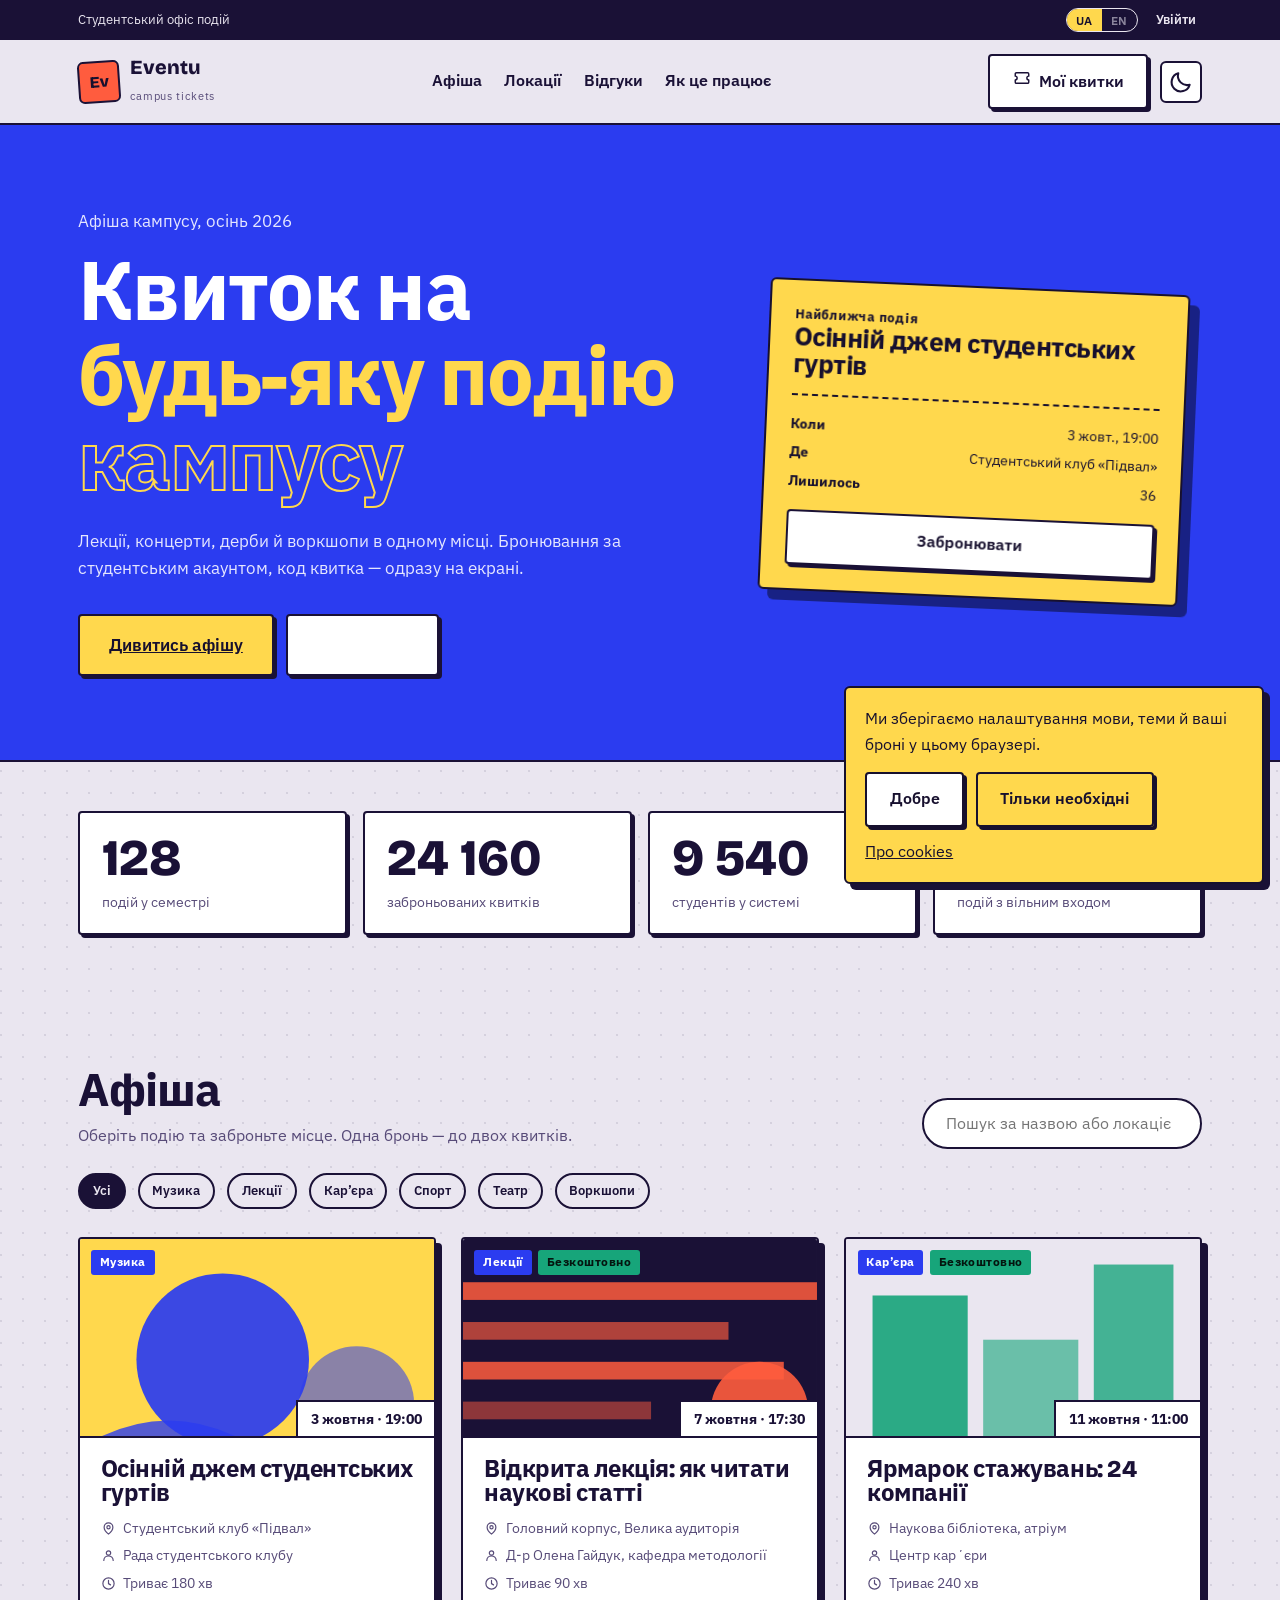
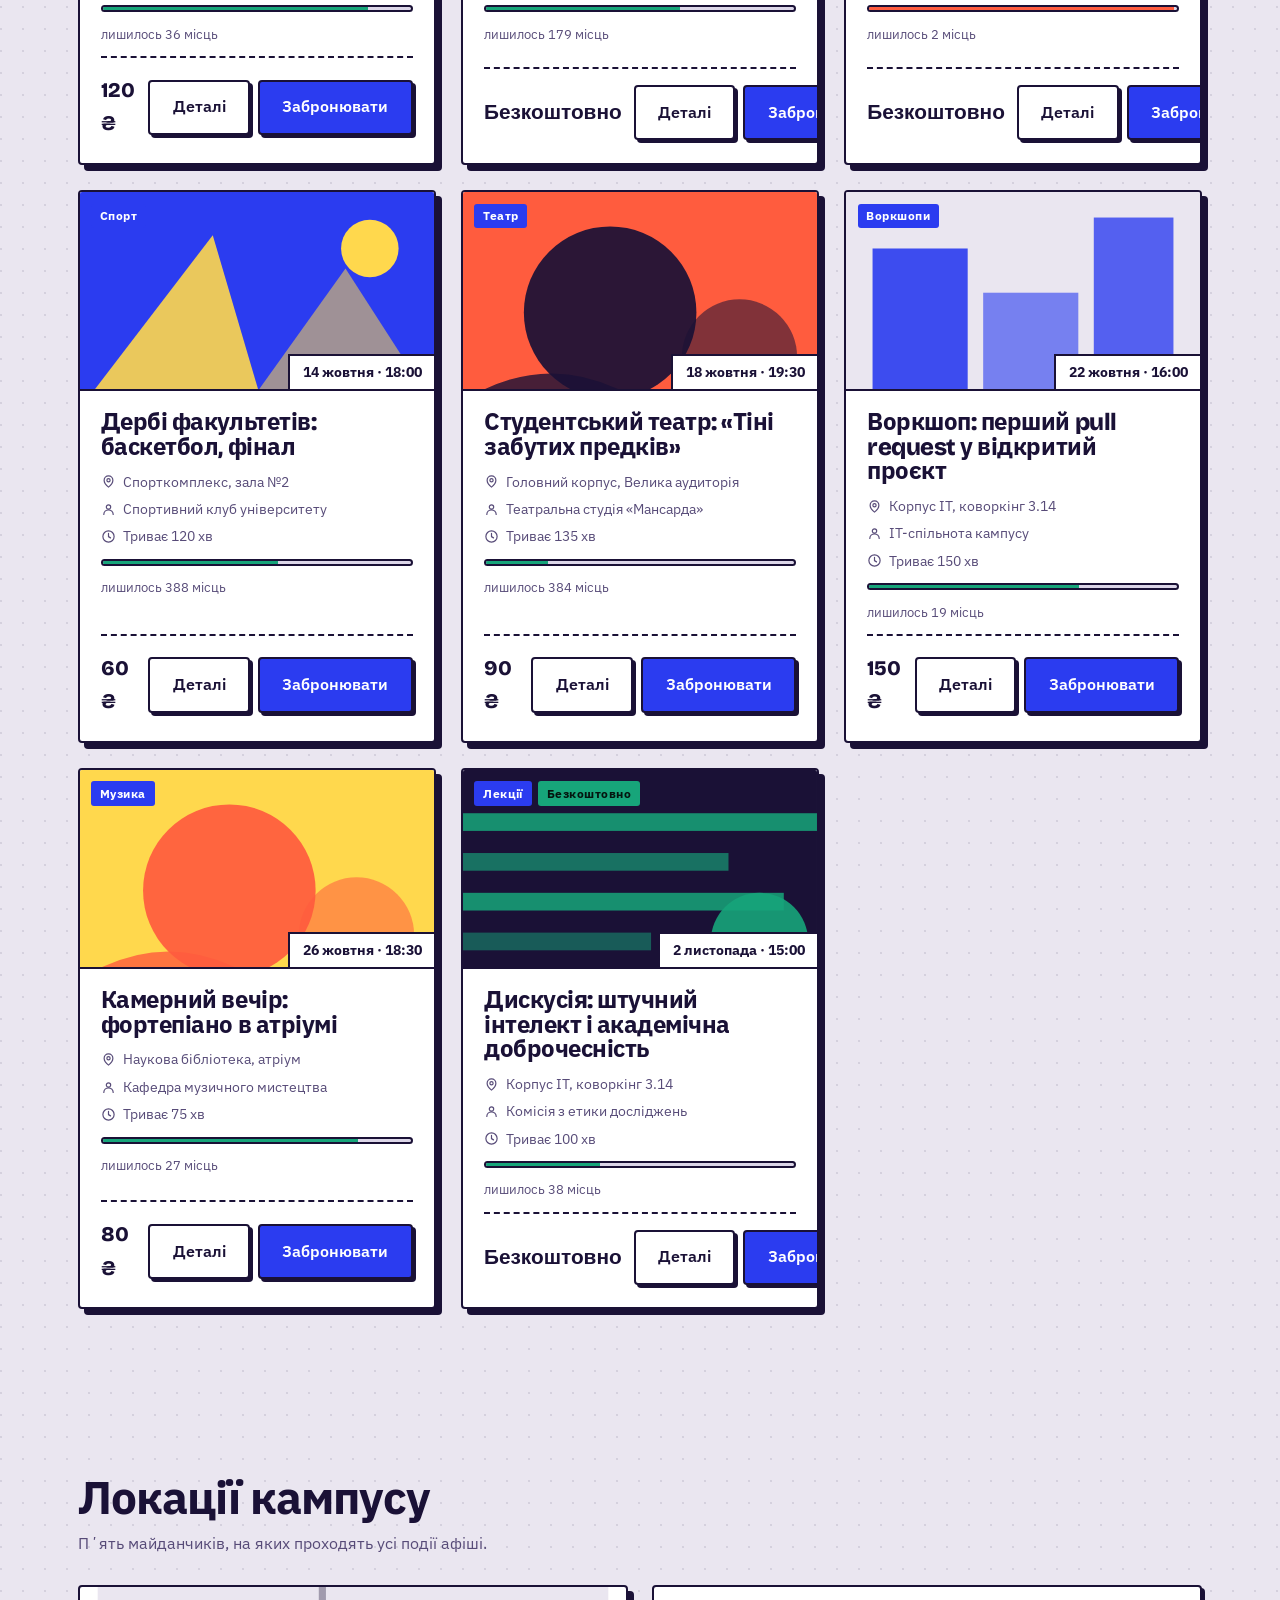
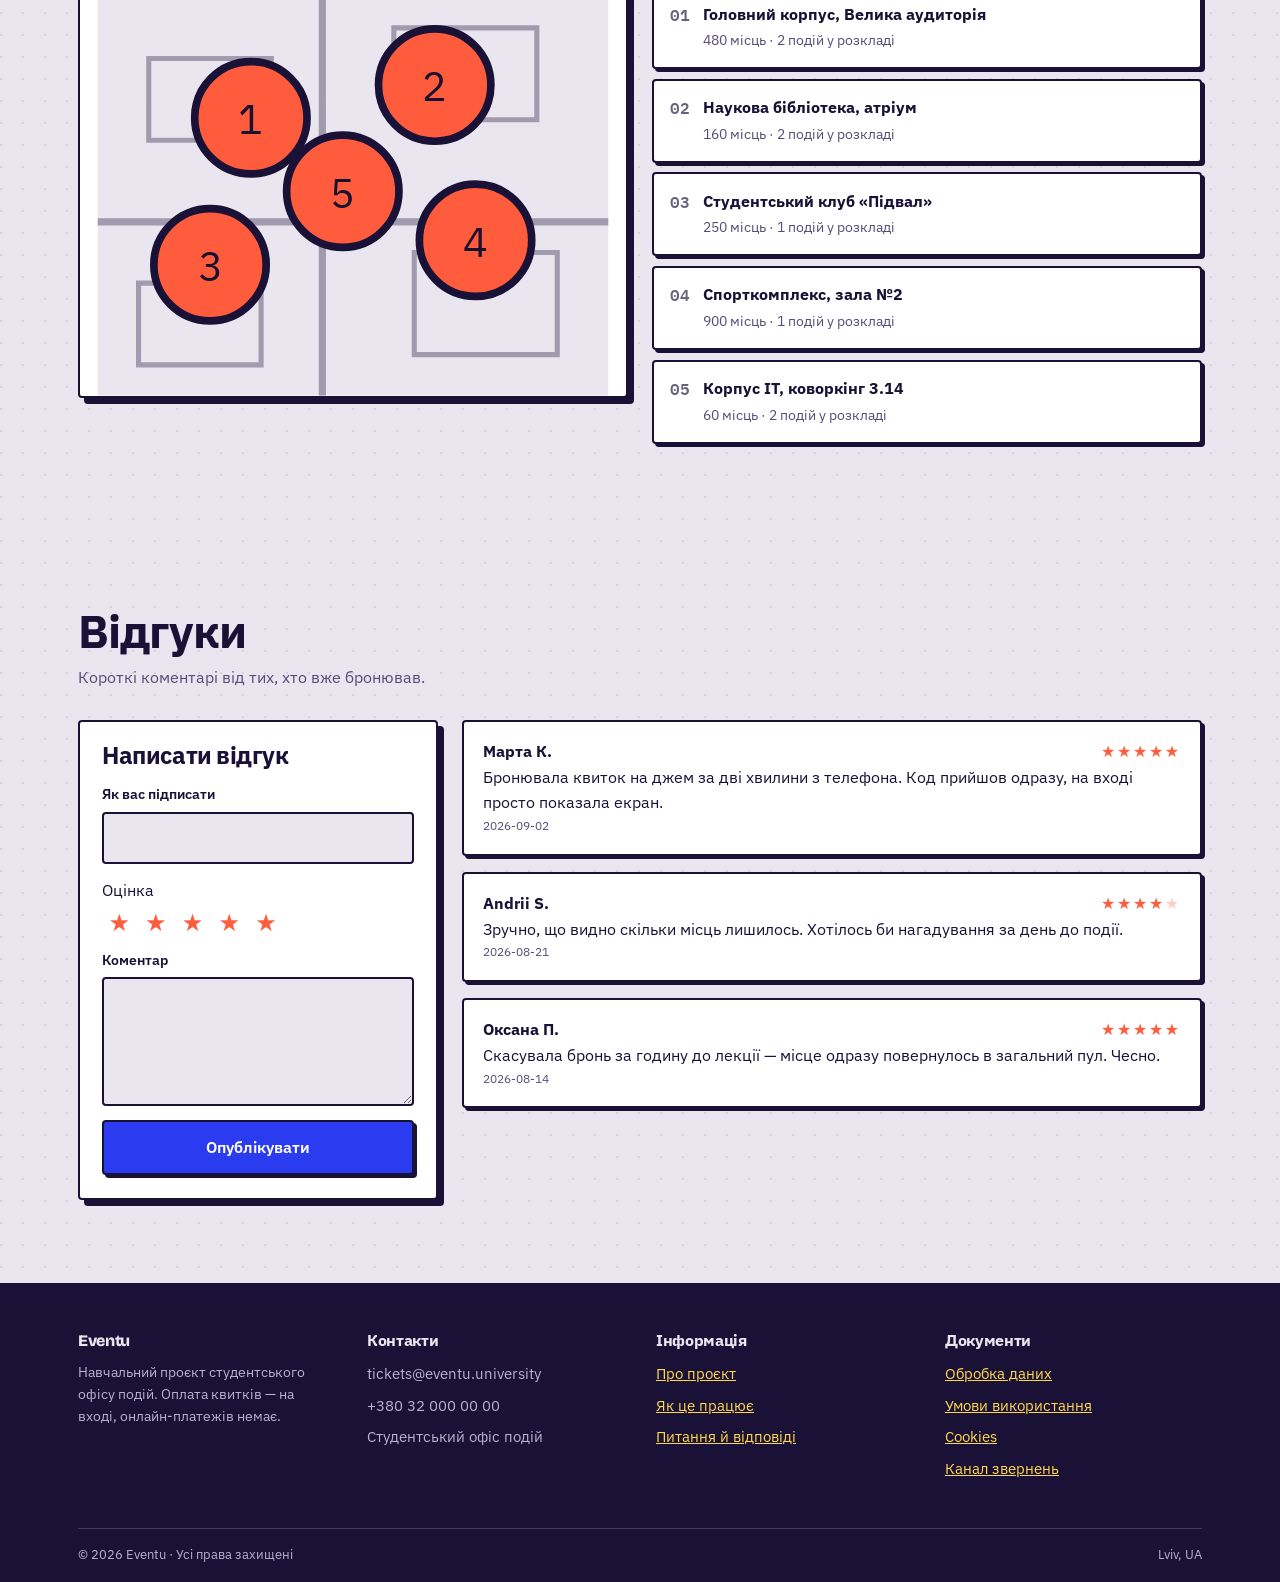
==== commit 13f0ce0b: "Add files via upload" ====
--- a/index.html
+++ b/index.html
@@ -1,1295 +1,339 @@
 <!DOCTYPE html>
-<html lang="uk">
+<html lang="uk" data-theme="light">
 <head>
 <meta charset="UTF-8">
-<meta name="viewport" content="width=device-width, initial-scale=1.0">
-<title>KONSTANTA v.r.o. — Кадрове Агентство</title>
-<link href="https://fonts.googleapis.com/css2?family=Playfair+Display:ital,wght@0,700;0,900;1,700&family=Raleway:wght@300;400;600;700;800&family=Lato:wght@300;400;700&display=swap" rel="stylesheet">
-<style>
-/* ════════════════════════════════════════
-   DESIGN SYSTEM
-════════════════════════════════════════ */
-:root {
-  --navy:#0d1f3c; --navy2:#162848; --navy3:#1e3560;
-  --gold:#c9993a; --gold2:#e8be6a; --gold3:#f5e9cc;
-  --white:#fff; --off:#f8f7f4; --text:#1a1a2e;
-  --muted:#6b7280; --border:#e2ddd6;
-  --green:#2d7a4f; --red:#b91c1c;
-  --sh:0 4px 24px rgba(13,31,60,.12);
-  --shg:0 4px 24px rgba(201,153,58,.28);
-  --r:10px; --r2:18px;
-  --tr:all .3s cubic-bezier(.4,0,.2,1);
-}
-*,*::before,*::after{box-sizing:border-box;margin:0;padding:0}
-html{scroll-behavior:smooth}
-body{font-family:'Lato',sans-serif;color:var(--text);background:var(--off);overflow-x:hidden}
-
-/* ── CURSOR ── */
-#cur{width:12px;height:12px;background:var(--gold);border-radius:50%;position:fixed;z-index:9999;pointer-events:none;transform:translate(-50%,-50%);transition:width .15s,height .15s;mix-blend-mode:multiply}
-#cur2{width:36px;height:36px;border:1.5px solid var(--gold);border-radius:50%;position:fixed;z-index:9998;pointer-events:none;transform:translate(-50%,-50%);transition:width .25s,height .25s;opacity:.55}
-
-/* ── LOADER ── */
-#loader{position:fixed;inset:0;z-index:10000;background:var(--navy);display:flex;align-items:center;justify-content:center;flex-direction:column;gap:18px;transition:opacity .6s,visibility .6s}
-#loader.gone{opacity:0;visibility:hidden}
-.ld-logo{width:68px;height:68px;background:linear-gradient(135deg,var(--gold),var(--gold2));border-radius:14px;display:flex;align-items:center;justify-content:center;font-family:'Playfair Display',serif;font-weight:900;font-size:22px;color:var(--navy);animation:lp 1.2s ease-in-out infinite;box-shadow:var(--shg)}
-@keyframes lp{0%,100%{transform:scale(1)}50%{transform:scale(1.08);box-shadow:0 0 40px rgba(201,153,58,.5)}}
-.ld-bar{width:180px;height:3px;background:rgba(255,255,255,.1);border-radius:10px;overflow:hidden}
-.ld-fill{height:100%;background:linear-gradient(90deg,var(--gold),var(--gold2));animation:lf 1.3s ease forwards}
-@keyframes lf{from{width:0}to{width:100%}}
-.ld-txt{font-size:10px;color:rgba(255,255,255,.4);letter-spacing:3px;text-transform:uppercase}
-
-/* ── PAGES ── */
-.page{display:none;opacity:0}
-.page.active{display:block;animation:pfi .55s ease forwards}
-@keyframes pfi{from{opacity:0;transform:translateY(14px)}to{opacity:1;transform:translateY(0)}}
-
-/* ── TOAST ── */
-#toast{position:fixed;bottom:28px;right:28px;z-index:8000;display:flex;flex-direction:column;gap:10px}
-.toast-item{background:var(--navy);color:#fff;padding:12px 20px;border-radius:10px;font-size:13px;border-left:3px solid var(--gold);box-shadow:var(--sh);animation:tsi .35s ease;max-width:300px}
-.toast-item.success{border-color:#2d7a4f}
-.toast-item.error{border-color:var(--red)}
-@keyframes tsi{from{opacity:0;transform:translateX(20px)}to{opacity:1;transform:translateX(0)}}
-
-/* ════ HEADER ════ */
-.hdr{position:sticky;top:0;z-index:500;background:var(--navy);box-shadow:0 2px 24px rgba(0,0,0,.35)}
-.hdr-top{background:var(--navy2);padding:5px 24px;display:flex;justify-content:space-between;align-items:center;font-size:11px;color:rgba(255,255,255,.5);border-bottom:1px solid rgba(255,255,255,.05)}
-.flag-ua{width:20px;height:14px;background:linear-gradient(#3b82f6 50%,#facc15 50%);border-radius:3px;flex-shrink:0}
-.hdr-main{display:flex;align-items:center;justify-content:space-between;padding:10px 24px}
-.logo{display:flex;align-items:center;gap:12px;cursor:pointer}
-.logo-b{width:44px;height:44px;background:linear-gradient(135deg,var(--gold),var(--gold2));border-radius:9px;display:flex;align-items:center;justify-content:center;font-family:'Playfair Display',serif;font-weight:900;font-size:13px;color:var(--navy);line-height:1.1;text-align:center;box-shadow:var(--shg);transition:var(--tr)}
-.logo-b:hover{transform:rotate(-4deg) scale(1.06)}
-.logo-t strong{display:block;font-family:'Raleway',sans-serif;font-weight:800;font-size:16px;letter-spacing:2px;color:#fff;text-transform:uppercase}
-.logo-t span{font-size:10px;color:rgba(255,255,255,.4);letter-spacing:1.5px;text-transform:uppercase}
-.nav{display:flex;gap:2px;align-items:center}
-.nav a{color:rgba(255,255,255,.6);text-decoration:none;font-family:'Raleway',sans-serif;font-size:11.5px;font-weight:600;padding:6px 12px;border-radius:6px;letter-spacing:.5px;transition:var(--tr);text-transform:uppercase;position:relative}
-.nav a::after{content:'';position:absolute;bottom:3px;left:12px;right:12px;height:1.5px;background:var(--gold);transform:scaleX(0);transition:transform .3s ease}
-.nav a:hover{color:#fff}
-.nav a:hover::after{transform:scaleX(1)}
-.btn-nav{background:linear-gradient(135deg,var(--gold),var(--gold2));color:var(--navy)!important;font-weight:800!important;border-radius:7px!important;box-shadow:var(--shg);transition:var(--tr)!important}
-.btn-nav:hover{transform:translateY(-1px);box-shadow:0 6px 28px rgba(201,153,58,.45)!important}
-.btn-nav::after{display:none!important}
-.user-chip{display:flex;align-items:center;gap:8px;background:rgba(255,255,255,.08);border:1px solid rgba(255,255,255,.12);border-radius:100px;padding:5px 14px 5px 5px;cursor:pointer;transition:var(--tr)}
-.user-chip:hover{background:rgba(255,255,255,.14)}
-.user-av{width:28px;height:28px;border-radius:50%;background:linear-gradient(135deg,var(--gold),var(--gold2));display:flex;align-items:center;justify-content:center;font-family:'Playfair Display',serif;font-weight:700;font-size:12px;color:var(--navy)}
-.user-name{font-size:12px;color:rgba(255,255,255,.8);font-family:'Raleway',sans-serif;font-weight:600}
-
-/* ════ HERO ════ */
-.hero{background:var(--navy);min-height:88vh;position:relative;overflow:hidden;display:flex;align-items:center}
-.hero-bg{position:absolute;inset:0;background:radial-gradient(ellipse 60% 80% at 70% 50%,rgba(201,153,58,.08) 0%,transparent 70%),linear-gradient(135deg,var(--navy) 0%,#112040 50%,#0a1a30 100%)}
-.hero-grid{position:absolute;inset:0;background-image:linear-gradient(rgba(201,153,58,.04) 1px,transparent 1px),linear-gradient(90deg,rgba(201,153,58,.04) 1px,transparent 1px);background-size:60px 60px;animation:gd 20s linear infinite}
-@keyframes gd{from{transform:translateY(0)}to{transform:translateY(60px)}}
-.orb{position:absolute;border-radius:50%;filter:blur(70px);pointer-events:none}
-.orb1{width:500px;height:500px;background:radial-gradient(circle,rgba(201,153,58,.12),transparent 70%);right:-100px;top:-100px;animation:of 8s ease-in-out infinite}
-.orb2{width:300px;height:300px;background:radial-gradient(circle,rgba(30,53,96,.8),transparent 70%);left:-50px;bottom:-50px;animation:of 11s ease-in-out infinite reverse}
-@keyframes of{0%,100%{transform:translate(0,0) scale(1)}50%{transform:translate(20px,-30px) scale(1.08)}}
-.hero-inner{position:relative;z-index:2;max-width:1200px;margin:0 auto;padding:80px 24px;display:grid;grid-template-columns:1fr 1fr;gap:60px;align-items:center;width:100%}
-.hero-eyebrow{display:inline-flex;align-items:center;gap:8px;background:rgba(201,153,58,.12);border:1px solid rgba(201,153,58,.3);border-radius:100px;padding:5px 14px;font-size:11px;color:var(--gold2);font-family:'Raleway',sans-serif;font-weight:700;letter-spacing:1.5px;text-transform:uppercase;margin-bottom:20px;animation:fsu .8s ease both}
-.edot{width:6px;height:6px;border-radius:50%;background:var(--gold2);animation:pl 2s ease-in-out infinite}
-@keyframes pl{0%,100%{transform:scale(1);opacity:1}50%{transform:scale(1.5);opacity:.5}}
-.hero-h1{font-family:'Playfair Display',serif;font-size:clamp(26px,3.8vw,52px);font-weight:900;line-height:1.1;color:#fff;margin-bottom:18px;animation:fsu .8s .1s ease both}
-.hero-h1 em{color:var(--gold2);font-style:italic}
-.hero-p{font-size:15px;color:rgba(255,255,255,.6);line-height:1.7;margin-bottom:32px;font-weight:300;animation:fsu .8s .2s ease both}
-.hero-btns{display:flex;gap:12px;flex-wrap:wrap;animation:fsu .8s .3s ease both}
-@keyframes fsu{from{opacity:0;transform:translateY(22px)}to{opacity:1;transform:translateY(0)}}
-.btn-pri{background:linear-gradient(135deg,var(--gold),var(--gold2));color:var(--navy);border:none;padding:14px 30px;font-family:'Raleway',sans-serif;font-weight:800;font-size:13px;border-radius:8px;cursor:pointer;text-transform:uppercase;letter-spacing:1px;box-shadow:var(--shg);transition:var(--tr);position:relative;overflow:hidden}
-.btn-pri:hover{transform:translateY(-3px);box-shadow:0 10px 40px rgba(201,153,58,.5)}
-.btn-sec{background:transparent;color:rgba(255,255,255,.8);border:1.5px solid rgba(255,255,255,.25);padding:14px 30px;font-family:'Raleway',sans-serif;font-weight:600;font-size:13px;border-radius:8px;cursor:pointer;text-transform:uppercase;letter-spacing:1px;transition:var(--tr)}
-.btn-sec:hover{border-color:var(--gold);color:var(--gold2);transform:translateY(-2px)}
-
-/* floating cards */
-.hero-cards{position:relative;height:360px;animation:fsu .8s .4s ease both}
-.hc{position:absolute;background:rgba(255,255,255,.06);backdrop-filter:blur(16px);border:1px solid rgba(255,255,255,.12);border-radius:16px;padding:20px 24px;box-shadow:0 8px 40px rgba(0,0,0,.3);transition:var(--tr)}
-.hc:hover{transform:translateY(-6px) scale(1.02)}
-.hc.c1{top:0;left:0;right:0;background:linear-gradient(135deg,rgba(201,153,58,.15),rgba(30,53,96,.4));border-color:rgba(201,153,58,.25);animation:cf 6s ease-in-out infinite}
-.hc.c2{bottom:50px;right:-20px;width:175px;animation:cf 7s 1s ease-in-out infinite reverse}
-.hc.c3{bottom:0;left:-10px;width:155px;animation:cf 8s 2s ease-in-out infinite}
-@keyframes cf{0%,100%{transform:translateY(0)}50%{transform:translateY(-10px)}}
-.cn{font-family:'Playfair Display',serif;font-size:38px;font-weight:700;color:var(--gold2);line-height:1}
-.cs{font-size:11px;color:rgba(255,255,255,.5);margin-top:3px}
-.cn2{font-family:'Playfair Display',serif;font-size:26px;font-weight:700;color:var(--gold2)}
-.cs2{font-size:10px;color:rgba(255,255,255,.45)}
-.ctag{display:inline-block;background:rgba(201,153,58,.2);border:1px solid rgba(201,153,58,.3);color:var(--gold2);font-size:10px;padding:3px 8px;border-radius:100px;font-family:'Raleway',sans-serif;font-weight:700;margin:3px 2px}
-
-/* scroll hint */
-.scr{position:absolute;bottom:24px;left:50%;transform:translateX(-50%);display:flex;flex-direction:column;align-items:center;gap:8px;color:rgba(255,255,255,.3);font-size:10px;letter-spacing:2px;text-transform:uppercase;z-index:2;animation:fsu 1s 1s ease both}
-.sm{width:22px;height:34px;border:1.5px solid rgba(255,255,255,.2);border-radius:12px;display:flex;justify-content:center;padding-top:6px}
-.sw{width:3px;height:7px;background:var(--gold);border-radius:2px;animation:sw 2s ease-in-out infinite}
-@keyframes sw{0%{transform:translateY(0);opacity:1}80%{transform:translateY(12px);opacity:0}100%{transform:translateY(0);opacity:0}}
-
-/* ════ STATS BAR ════ */
-.sbar{background:#fff;box-shadow:var(--sh)}
-.sbar-in{max-width:1200px;margin:0 auto;display:grid;grid-template-columns:repeat(3,1fr)}
-.si{display:flex;align-items:center;gap:14px;padding:26px 28px;border-right:1px solid var(--border);transition:var(--tr);cursor:default}
-.si:last-child{border-right:none}
-.si:hover{background:var(--gold3)}
-.si-ic{width:50px;height:50px;background:linear-gradient(135deg,var(--gold3),#fff);border-radius:11px;display:flex;align-items:center;justify-content:center;font-size:20px;flex-shrink:0;box-shadow:0 2px 12px rgba(201,153,58,.18);transition:var(--tr)}
-.si:hover .si-ic{transform:scale(1.1) rotate(-5deg)}
-.sn{font-family:'Playfair Display',serif;font-size:30px;font-weight:700;color:var(--navy);line-height:1}
-.sd{font-size:12px;color:var(--muted);margin-top:2px}
-.sd strong{display:block;font-size:13px;color:var(--text);font-weight:700}
-
-/* ════ VACANCIES ════ */
-.sec{padding:72px 24px;max-width:1200px;margin:0 auto}
-.sl{font-size:11px;font-weight:700;letter-spacing:3px;text-transform:uppercase;color:var(--gold);font-family:'Raleway',sans-serif;margin-bottom:8px;display:flex;align-items:center;gap:10px}
-.sl::before{content:'';display:block;width:26px;height:2px;background:var(--gold)}
-.sh{font-family:'Playfair Display',serif;font-size:clamp(22px,3vw,38px);font-weight:700;color:var(--navy);line-height:1.2}
-.sh em{color:var(--gold);font-style:italic}
-.jobs{display:grid;gap:20px;margin-top:40px}
-.jc{background:#fff;border-radius:var(--r2);overflow:hidden;box-shadow:0 2px 12px rgba(13,31,60,.07);border:1px solid var(--border);display:grid;grid-template-columns:1fr auto;transition:var(--tr)}
-.jc:hover{transform:translateY(-4px);box-shadow:0 20px 60px rgba(13,31,60,.18);border-color:var(--gold)}
-.jcb{padding:26px 28px}
-.jbadge{display:inline-block;background:var(--gold3);color:var(--gold);font-size:10px;font-weight:700;letter-spacing:1px;text-transform:uppercase;padding:3px 10px;border-radius:100px;margin-bottom:10px;border:1px solid rgba(201,153,58,.25)}
-.jbadge.hot{background:#fef2f2;color:#dc2626;border-color:rgba(220,38,38,.2)}
-.jt{font-family:'Playfair Display',serif;font-size:20px;font-weight:700;color:var(--navy);margin-bottom:8px}
-.jmeta{display:flex;flex-wrap:wrap;gap:14px;margin-bottom:12px}
-.jmi{display:flex;align-items:center;gap:5px;font-size:12px;color:var(--muted)}
-.jdesc{font-size:13px;color:var(--muted);line-height:1.6;margin-bottom:16px}
-.jtags{display:flex;flex-wrap:wrap;gap:6px}
-.jtag{background:var(--off);border:1px solid var(--border);color:var(--muted);font-size:11px;padding:3px 10px;border-radius:100px;font-weight:600}
-.jcs{display:flex;flex-direction:column;align-items:center;justify-content:center;padding:26px 22px;background:linear-gradient(135deg,var(--navy),var(--navy3));min-width:155px;gap:14px}
-.jsal{text-align:center}
-.jsal-n{font-family:'Playfair Display',serif;font-size:24px;font-weight:700;color:var(--gold2);display:block;line-height:1}
-.jsal-p{font-size:10px;color:rgba(255,255,255,.4);letter-spacing:1px;text-transform:uppercase;margin-top:2px}
-.btn-apply{background:linear-gradient(135deg,var(--gold),var(--gold2));color:var(--navy);border:none;padding:9px 18px;border-radius:8px;font-family:'Raleway',sans-serif;font-weight:800;font-size:11px;text-transform:uppercase;letter-spacing:.8px;cursor:pointer;transition:var(--tr);box-shadow:var(--shg);white-space:nowrap}
-.btn-apply:hover{transform:scale(1.06)}
-
-/* ════ REVIEWS ════ */
-.rev-sec{background:var(--navy);padding:72px 0}
-.rev-in{max-width:1200px;margin:0 auto;padding:0 24px}
-.rev-grid{display:grid;grid-template-columns:repeat(3,1fr);gap:18px;margin-top:40px}
-.rc{background:rgba(255,255,255,.05);border:1px solid rgba(255,255,255,.09);border-radius:var(--r2);padding:26px;transition:var(--tr);backdrop-filter:blur(10px)}
-.rc:hover{background:rgba(255,255,255,.09);border-color:rgba(201,153,58,.3);transform:translateY(-4px)}
-.rq{font-size:38px;color:var(--gold);font-family:'Playfair Display',serif;line-height:1;margin-bottom:10px;opacity:.7}
-.rt{font-size:13px;color:rgba(255,255,255,.65);line-height:1.7;margin-bottom:18px}
-.rstar{color:var(--gold2);font-size:14px;letter-spacing:2px;margin-bottom:12px}
-.ri{display:flex;align-items:center;gap:10px}
-.rav{width:40px;height:40px;border-radius:50%;background:linear-gradient(135deg,var(--gold),var(--gold2));display:flex;align-items:center;justify-content:center;font-family:'Playfair Display',serif;font-weight:700;font-size:15px;color:var(--navy);flex-shrink:0}
-.rn{font-weight:700;color:#fff;font-size:13px}
-.rd{font-size:11px;color:rgba(255,255,255,.4)}
-
-/* ════ CTA BANNER ════ */
-.cta{background:linear-gradient(135deg,var(--gold) 0%,var(--gold2) 60%,#f5d070 100%);padding:64px 24px;text-align:center;position:relative;overflow:hidden}
-.cta::before{content:'';position:absolute;inset:0;background-image:radial-gradient(circle at 20% 50%,rgba(255,255,255,.15) 0%,transparent 50%),radial-gradient(circle at 80% 50%,rgba(255,255,255,.1) 0%,transparent 50%)}
-.cta-in{position:relative;z-index:1}
-.cta h2{font-family:'Playfair Display',serif;font-size:clamp(22px,3.5vw,42px);font-weight:900;color:var(--navy);margin-bottom:12px}
-.cta p{font-size:15px;color:rgba(13,31,60,.65);margin-bottom:32px;max-width:460px;margin-left:auto;margin-right:auto}
-.btn-dark{background:var(--navy);color:#fff;border:none;padding:15px 38px;font-family:'Raleway',sans-serif;font-weight:800;font-size:14px;border-radius:8px;cursor:pointer;text-transform:uppercase;letter-spacing:1.5px;box-shadow:0 8px 32px rgba(13,31,60,.35);transition:var(--tr)}
-.btn-dark:hover{transform:translateY(-3px);box-shadow:0 14px 48px rgba(13,31,60,.5)}
-
-/* ════ FOOTER ════ */
-.ft{background:var(--navy);color:rgba(255,255,255,.55);font-size:12px}
-.ft-main{max-width:1200px;margin:0 auto;display:grid;grid-template-columns:2fr 1fr 1fr 1fr;gap:44px;padding:56px 24px 38px}
-.ft-col h4{font-family:'Raleway',sans-serif;font-weight:700;font-size:12px;text-transform:uppercase;letter-spacing:1.5px;color:rgba(255,255,255,.75);margin-bottom:14px}
-.ft-col a{display:block;color:rgba(255,255,255,.4);text-decoration:none;font-size:12px;padding:3px 0;transition:color .2s}
-.ft-col a:hover{color:var(--gold2)}
-.ft-bot{border-top:1px solid rgba(255,255,255,.07);max-width:1200px;margin:0 auto;padding:18px 24px;display:flex;justify-content:space-between;align-items:center}
-.ft-ph{color:var(--gold2);font-weight:700;font-size:15px}
-.ft-br p{font-size:12px;color:rgba(255,255,255,.4);margin-top:10px;max-width:220px;line-height:1.6}
-
-/* ════ AUTH MODAL ════ */
-.overlay{position:fixed;inset:0;background:rgba(13,31,60,.72);backdrop-filter:blur(4px);z-index:3000;display:flex;align-items:center;justify-content:center;animation:oi .3s ease;padding:20px}
-@keyframes oi{from{opacity:0}to{opacity:1}}
-.modal{background:#fff;border-radius:var(--r2);width:100%;max-width:440px;overflow:hidden;box-shadow:0 30px 80px rgba(13,31,60,.35);animation:mi .35s cubic-bezier(.34,1.56,.64,1)}
-@keyframes mi{from{transform:scale(.88);opacity:0}to{transform:scale(1);opacity:1}}
-.modal-hdr{background:var(--navy);padding:22px 28px;display:flex;align-items:center;justify-content:space-between}
-.modal-hdr h3{font-family:'Playfair Display',serif;font-size:20px;color:#fff}
-.modal-close{background:none;border:none;color:rgba(255,255,255,.5);font-size:22px;cursor:pointer;width:32px;height:32px;display:flex;align-items:center;justify-content:center;border-radius:6px;transition:var(--tr)}
-.modal-close:hover{color:#fff;background:rgba(255,255,255,.1)}
-.modal-tabs{display:flex;border-bottom:1px solid var(--border)}
-.mtab{flex:1;padding:12px;text-align:center;cursor:pointer;font-family:'Raleway',sans-serif;font-weight:700;font-size:12px;text-transform:uppercase;letter-spacing:.8px;color:var(--muted);transition:var(--tr);border-bottom:2px solid transparent}
-.mtab.active{color:var(--navy);border-bottom-color:var(--gold)}
-.modal-body{padding:26px 28px}
-.f-row{margin-bottom:16px}
-.f-label{display:block;font-size:11px;font-weight:700;color:var(--muted);margin-bottom:5px;text-transform:uppercase;letter-spacing:.5px;font-family:'Raleway',sans-serif}
-.f-label .req{color:var(--gold)}
-.f-ctrl{width:100%;border:1.5px solid var(--border);border-radius:8px;padding:10px 14px;font-family:'Lato',sans-serif;font-size:13px;color:var(--text);background:var(--off);transition:border-color .25s,box-shadow .25s}
-.f-ctrl:focus{outline:none;border-color:var(--gold);box-shadow:0 0 0 3px rgba(201,153,58,.15);background:#fff}
-.f-ctrl.err{border-color:var(--red);box-shadow:0 0 0 3px rgba(185,28,28,.1)}
-.f-ctrl::placeholder{color:#bbb}
-.btn-full{width:100%;background:linear-gradient(135deg,var(--gold),var(--gold2));color:var(--navy);border:none;padding:13px;font-family:'Raleway',sans-serif;font-weight:800;font-size:13px;border-radius:8px;cursor:pointer;text-transform:uppercase;letter-spacing:1px;box-shadow:var(--shg);transition:var(--tr)}
-.btn-full:hover{transform:translateY(-2px);box-shadow:0 8px 32px rgba(201,153,58,.45)}
-.auth-switch{text-align:center;margin-top:14px;font-size:12px;color:var(--muted)}
-.auth-switch a{color:var(--gold);font-weight:700;cursor:pointer;text-decoration:none}
-.auth-switch a:hover{text-decoration:underline}
-.form-tab{display:none}
-.form-tab.active{display:block}
-
-/* ════ QUESTIONNAIRE ════ */
-.qp{background:var(--off);min-height:100vh}
-.q-hero-wrap{background:linear-gradient(135deg,var(--navy) 0%,var(--navy3) 100%);padding:44px 24px 36px;position:relative;overflow:hidden}
-.q-hero-wrap::after{content:'';position:absolute;inset:0;background-image:linear-gradient(rgba(201,153,58,.05) 1px,transparent 1px),linear-gradient(90deg,rgba(201,153,58,.05) 1px,transparent 1px);background-size:40px 40px}
-.q-hero-in{max-width:820px;margin:0 auto;position:relative;z-index:1;display:flex;align-items:center;gap:18px}
-.back-btn{width:42px;height:42px;border:1.5px solid rgba(255,255,255,.2);border-radius:9px;display:flex;align-items:center;justify-content:center;color:rgba(255,255,255,.6);font-size:18px;cursor:pointer;transition:var(--tr);background:rgba(255,255,255,.04);flex-shrink:0}
-.back-btn:hover{border-color:var(--gold);color:var(--gold2);background:rgba(201,153,58,.1)}
-.q-hero-txt .sub{font-size:10px;color:var(--gold2);font-family:'Raleway',sans-serif;font-weight:700;letter-spacing:2px;text-transform:uppercase;margin-bottom:4px}
-.q-hero-txt h1{font-family:'Playfair Display',serif;font-size:26px;font-weight:700;color:#fff}
-.q-hero-txt p{font-size:13px;color:rgba(255,255,255,.5);margin-top:4px}
-.q-prog-wrap{background:rgba(255,255,255,.07);height:4px;width:100%;margin-top:14px}
-.q-prog{height:100%;background:linear-gradient(90deg,var(--gold),var(--gold2));transition:width .5s ease}
-.qbody{max-width:820px;margin:0 auto;padding:28px 24px 60px}
-
-/* step cards */
-.qstep{background:#fff;border-radius:var(--r2);overflow:hidden;box-shadow:0 2px 12px rgba(13,31,60,.07);margin-bottom:18px;border:1px solid var(--border);transition:var(--tr)}
-.qstep:hover{box-shadow:var(--sh)}
-.qsh{background:var(--navy);padding:14px 22px;display:flex;align-items:center;gap:12px}
-.step-n{width:30px;height:30px;border-radius:50%;background:linear-gradient(135deg,var(--gold),var(--gold2));display:flex;align-items:center;justify-content:center;font-family:'Playfair Display',serif;font-weight:700;font-size:13px;color:var(--navy);flex-shrink:0;box-shadow:var(--shg)}
-.step-ttl{font-family:'Raleway',sans-serif;font-weight:700;font-size:13px;color:#fff}
-.qsb{padding:24px 24px}
-.fg2{display:grid;grid-template-columns:1fr 1fr;gap:14px}
-.fg3{display:grid;grid-template-columns:1fr 1fr 1fr;gap:12px}
-.pill-row{display:flex;flex-wrap:wrap;gap:8px;margin-top:6px}
-.pill{display:flex;align-items:center;gap:6px;background:var(--off);border:1.5px solid var(--border);border-radius:100px;padding:7px 14px;cursor:pointer;transition:var(--tr);font-size:12px;color:var(--muted);font-weight:600;user-select:none}
-.pill:hover{border-color:var(--gold);color:var(--text);background:var(--gold3)}
-.pill.on{border-color:var(--gold);background:var(--gold3);color:var(--navy)}
-.pill input{display:none}
-.pdot{width:8px;height:8px;border-radius:50%;border:1.5px solid currentColor;flex-shrink:0;transition:background .2s}
-.pill.on .pdot{background:var(--gold);border-color:var(--gold)}
-.upload-z{border:2px dashed var(--border);border-radius:12px;padding:26px 18px;text-align:center;cursor:pointer;transition:var(--tr);background:var(--off);position:relative}
-.upload-z input{position:absolute;inset:0;opacity:0;cursor:pointer}
-.upload-z:hover{border-color:var(--gold);background:var(--gold3)}
-.upload-z.done{border-color:var(--green);background:#f0faf4}
-.uico{font-size:34px;margin-bottom:6px}
-.utxt{font-size:12px;color:var(--muted);line-height:1.5}
-.div-ln{height:1px;background:var(--border);margin:18px 0}
-.consent-bx{background:linear-gradient(135deg,#f0f4ff,#e8f0fb);border:1.5px solid #c7d7f5;border-radius:12px;padding:18px 20px;margin-bottom:18px}
-.consent-bx p{font-size:12px;color:#555;line-height:1.6;margin-bottom:12px}
-.consent-row{display:flex;align-items:flex-start;gap:9px}
-.consent-row input[type=checkbox]{accent-color:var(--navy);width:15px;height:15px;flex-shrink:0;margin-top:2px}
-.consent-row label{font-size:12px;color:var(--text);line-height:1.5;cursor:pointer}
-.sub-row{display:flex;gap:10px;align-items:center}
-.btn-sub{flex:1;background:linear-gradient(135deg,var(--gold),var(--gold2));color:var(--navy);border:none;padding:15px 28px;font-family:'Raleway',sans-serif;font-weight:800;font-size:14px;border-radius:10px;cursor:pointer;text-transform:uppercase;letter-spacing:1px;box-shadow:var(--shg);transition:var(--tr);position:relative;overflow:hidden}
-.btn-sub::after{content:'';position:absolute;inset:0;background:linear-gradient(to right,transparent,rgba(255,255,255,.25),transparent);transform:translateX(-100%);transition:transform .5s ease}
-.btn-sub:hover{transform:translateY(-2px);box-shadow:0 12px 48px rgba(201,153,58,.5)}
-.btn-sub:hover::after{transform:translateX(100%)}
-.btn-rst{background:transparent;color:var(--muted);border:1.5px solid var(--border);padding:15px 22px;font-family:'Raleway',sans-serif;font-weight:600;font-size:13px;border-radius:10px;cursor:pointer;transition:var(--tr)}
-.btn-rst:hover{border-color:var(--muted);color:var(--text)}
-
-/* success */
-.succ-card{background:#fff;border-radius:var(--r2);box-shadow:0 20px 60px rgba(13,31,60,.18);padding:52px 28px;text-align:center;display:none;animation:sp .6s cubic-bezier(.34,1.56,.64,1) both;border:1px solid var(--border)}
-@keyframes sp{from{transform:scale(.7);opacity:0}to{transform:scale(1);opacity:1}}
-.succ-card h2{font-family:'Playfair Display',serif;font-size:26px;color:var(--navy);margin-bottom:10px}
-.succ-card p{font-size:14px;color:var(--muted);line-height:1.6;max-width:360px;margin:0 auto 24px}
-
-/* ════ ADMIN ════ */
-.adm-page{background:var(--off);min-height:100vh}
-.adm-lay{display:grid;grid-template-columns:260px 1fr;min-height:calc(100vh - 57px)}
-.adm-side{background:var(--navy);padding:0;position:sticky;top:57px;height:calc(100vh - 57px);overflow-y:auto}
-.adm-logo{padding:22px 20px 16px;border-bottom:1px solid rgba(255,255,255,.07)}
-.adm-logo strong{display:block;font-family:'Raleway',sans-serif;font-weight:800;font-size:13px;color:#fff;letter-spacing:1.5px;text-transform:uppercase}
-.adm-logo span{font-size:10px;color:rgba(255,255,255,.35);letter-spacing:1px}
-.adm-nav{padding:14px 10px}
-.adm-nav-item{display:flex;align-items:center;gap:10px;padding:10px 14px;border-radius:8px;color:rgba(255,255,255,.55);font-family:'Raleway',sans-serif;font-size:12px;font-weight:600;letter-spacing:.5px;cursor:pointer;transition:var(--tr);text-transform:uppercase;margin-bottom:2px}
-.adm-nav-item:hover{background:rgba(255,255,255,.07);color:rgba(255,255,255,.85)}
-.adm-nav-item.act{background:rgba(201,153,58,.15);color:var(--gold2);border:1px solid rgba(201,153,58,.2)}
-.adm-nav-icon{font-size:16px;width:24px;text-align:center}
-.adm-badge{margin-left:auto;background:var(--gold);color:var(--navy);font-size:10px;font-weight:800;padding:2px 7px;border-radius:100px}
-.adm-main{padding:28px 32px;overflow-y:auto}
-.adm-topbar{display:flex;justify-content:space-between;align-items:center;margin-bottom:28px}
-.adm-topbar h2{font-family:'Playfair Display',serif;font-size:24px;color:var(--navy)}
-.adm-section{display:none}
-.adm-section.act{display:block}
-/* stats cards */
-.adm-stats{display:grid;grid-template-columns:repeat(4,1fr);gap:16px;margin-bottom:28px}
-.asc{background:#fff;border-radius:var(--r);padding:20px 22px;box-shadow:var(--sh);border:1px solid var(--border);transition:var(--tr)}
-.asc:hover{transform:translateY(-3px);box-shadow:var(--sh)}
-.asc-ico{font-size:28px;margin-bottom:8px}
-.asc-n{font-family:'Playfair Display',serif;font-size:28px;font-weight:700;color:var(--navy);line-height:1}
-.asc-l{font-size:12px;color:var(--muted);margin-top:2px}
-/* table */
-.tbl-wrap{background:#fff;border-radius:var(--r);box-shadow:var(--sh);border:1px solid var(--border);overflow:hidden}
-.tbl-hdr{padding:16px 20px;border-bottom:1px solid var(--border);display:flex;justify-content:space-between;align-items:center}
-.tbl-hdr h3{font-family:'Playfair Display',serif;font-size:17px;color:var(--navy)}
-.tbl-search{border:1.5px solid var(--border);border-radius:8px;padding:7px 12px;font-family:'Lato',sans-serif;font-size:12px;width:220px;transition:border-color .2s}
-.tbl-search:focus{outline:none;border-color:var(--gold)}
-table{width:100%;border-collapse:collapse}
-th{background:var(--off);padding:10px 16px;text-align:left;font-family:'Raleway',sans-serif;font-size:11px;font-weight:700;text-transform:uppercase;letter-spacing:.5px;color:var(--muted);border-bottom:1px solid var(--border)}
-td{padding:11px 16px;font-size:12px;color:var(--text);border-bottom:1px solid var(--border)}
-tr:last-child td{border-bottom:none}
-tr:hover td{background:var(--off)}
-.badge{display:inline-block;font-size:10px;font-weight:700;padding:2px 9px;border-radius:100px;text-transform:uppercase;letter-spacing:.5px}
-.badge-new{background:#fef3c7;color:#92400e}
-.badge-ok{background:#d1fae5;color:#065f46}
-.badge-red{background:#fee2e2;color:#991b1b}
-.btn-sm{background:none;border:1.5px solid var(--border);border-radius:6px;padding:4px 10px;font-size:11px;font-weight:700;cursor:pointer;transition:var(--tr);font-family:'Raleway',sans-serif;color:var(--muted);text-transform:uppercase}
-.btn-sm:hover{border-color:var(--gold);color:var(--gold)}
-.btn-sm.del:hover{border-color:var(--red);color:var(--red)}
-/* detail modal */
-.det-grid{display:grid;grid-template-columns:1fr 1fr;gap:12px}
-.det-field{background:var(--off);border-radius:8px;padding:10px 14px}
-.det-field label{display:block;font-size:10px;font-weight:700;text-transform:uppercase;letter-spacing:.5px;color:var(--muted);margin-bottom:3px;font-family:'Raleway',sans-serif}
-.det-field span{font-size:13px;color:var(--text);font-weight:600}
-
-/* ════ PROFILE PAGE ════ */
-.prof-page{background:var(--off);min-height:100vh;padding:40px 24px}
-.prof-in{max-width:720px;margin:0 auto}
-.prof-card{background:#fff;border-radius:var(--r2);box-shadow:var(--sh);overflow:hidden;margin-bottom:20px;border:1px solid var(--border)}
-.prof-hdr{background:linear-gradient(135deg,var(--navy),var(--navy3));padding:28px;display:flex;align-items:center;gap:20px}
-.prof-av{width:72px;height:72px;border-radius:50%;background:linear-gradient(135deg,var(--gold),var(--gold2));display:flex;align-items:center;justify-content:center;font-family:'Playfair Display',serif;font-weight:700;font-size:28px;color:var(--navy);flex-shrink:0;box-shadow:var(--shg)}
-.prof-info strong{display:block;font-family:'Playfair Display',serif;font-size:22px;color:#fff}
-.prof-info span{font-size:13px;color:rgba(255,255,255,.5)}
-.prof-body{padding:24px 28px}
-.apps-list{display:flex;flex-direction:column;gap:12px}
-.app-row{background:var(--off);border-radius:10px;padding:14px 18px;border:1px solid var(--border);transition:var(--tr)}
-.app-row:hover{border-color:var(--gold);background:var(--gold3)}
-.app-pos{font-family:'Playfair Display',serif;font-size:15px;font-weight:700;color:var(--navy)}
-.app-meta{font-size:11px;color:var(--muted);margin-top:3px}
-.empty-state{text-align:center;padding:40px 20px;color:var(--muted)}
-.empty-state .ei{font-size:48px;margin-bottom:12px}
-.empty-state p{font-size:14px}
-
-/* reveal */
-.rv{opacity:0;transform:translateY(28px);transition:opacity .65s ease,transform .65s ease}
-.rv.vis{opacity:1;transform:translateY(0)}
-
-@media(max-width:900px){
-  .hero-inner{grid-template-columns:1fr;gap:32px}
-  .hero-cards{display:none}
-  .sbar-in{grid-template-columns:1fr}
-  .rev-grid{grid-template-columns:1fr}
-  .ft-main{grid-template-columns:1fr 1fr;gap:24px}
-  .jc{grid-template-columns:1fr}
-  .jcs{flex-direction:row;justify-content:space-between}
-  .fg2,.fg3{grid-template-columns:1fr}
-  .adm-lay{grid-template-columns:1fr}
-  .adm-side{position:static;height:auto}
-  .adm-stats{grid-template-columns:1fr 1fr}
-  .nav .nav-links{display:none}
-}
-</style>
+<meta name="viewport" content="width=device-width, initial-scale=1">
+<title>Eventu — квитки на університетські події</title>
+<meta name="description" content="Афіша університетського кампусу: лекції, концерти, спорт, воркшопи. Бронювання квитків за студентським акаунтом.">
+<link rel="icon" href="data:image/svg+xml,<svg xmlns='http://www.w3.org/2000/svg' viewBox='0 0 32 32'><rect width='32' height='32' rx='6' fill='%23FF5C3E'/><text x='16' y='23' font-size='18' font-family='sans-serif' font-weight='700' text-anchor='middle' fill='%231A1136'>E</text></svg>">
+<link rel="preconnect" href="https://fonts.googleapis.com">
+<link rel="preconnect" href="https://fonts.gstatic.com" crossorigin>
+<link href="https://fonts.googleapis.com/css2?family=Bricolage+Grotesque:opsz,wght@12..96,700;12..96,800&family=IBM+Plex+Mono:wght@500;600&family=IBM+Plex+Sans:wght@400;500;600;700&display=swap" rel="stylesheet">
+<link rel="stylesheet" href="assets/css/style.css">
+<script type="application/ld+json">
+{"@context":"https://schema.org","@type":"WebSite","name":"Eventu","inLanguage":["uk","en"],
+"publisher":{"@type":"CollegeOrUniversity","name":"Eventu Campus"}}
+</script>
 </head>
 <body>
 
-<div id="cur"></div>
-<div id="cur2"></div>
-<div id="toast"></div>
-
-<!-- LOADER -->
-<div id="loader">
-  <div class="ld-logo">K</div>
-  <div class="ld-bar"><div class="ld-fill"></div></div>
-  <div class="ld-txt">KONSTANTA v.r.o.</div>
-</div>
-
-<!-- AUTH MODAL -->
-<div id="authModal" class="overlay" style="display:none" onclick="if(event.target===this)closeAuth()">
-  <div class="modal">
-    <div class="modal-hdr">
-      <h3 id="authTitle">Вхід в акаунт</h3>
-      <button class="modal-close" onclick="closeAuth()">✕</button>
-    </div>
-    <div class="modal-tabs">
-      <div class="mtab active" id="tab-login" onclick="switchTab('login')">Увійти</div>
-      <div class="mtab" id="tab-reg" onclick="switchTab('reg')">Реєстрація</div>
-    </div>
-    <div class="modal-body">
-      <!-- LOGIN FORM -->
-      <div class="form-tab active" id="form-login">
-        <div class="f-row">
-          <label class="f-label">Email <span class="req">*</span></label>
-          <input class="f-ctrl" id="li-email" type="email" placeholder="your@email.com">
+<!-- top strip -->
+<div class="strip">
+  <div class="wrap strip__inner">
+    <span data-i18n="top.office">Студентський офіс подій</span>
+    <div class="row">
+      <div class="lang">
+        <button data-lang="ua" aria-pressed="true">UA</button>
+        <button data-lang="en" aria-pressed="false">EN</button>
+      </div>
+      <span id="auth-slot" class="row"></span>
+    </div>
+  </div>
+</div>
+
+<!-- header -->
+<header class="site-header">
+  <div class="wrap site-header__inner">
+    <a class="brand" href="index.html">
+      <span class="brand__mark">Ev</span>
+      <span>
+        <span class="brand__name">Eventu</span><br>
+        <span class="brand__sub">campus tickets</span>
+      </span>
+    </a>
+
+    <nav class="nav">
+      <a href="#events" data-i18n="nav.events">Афіша</a>
+      <a href="#venues" data-i18n="nav.venues">Локації</a>
+      <a href="#reviews" data-i18n="nav.reviews">Відгуки</a>
+      <a href="pages/how-it-works.html" data-i18n="nav.help">Як це працює</a>
+    </nav>
+
+    <div class="row">
+      <button class="btn desk-only" data-mine="1"><span data-icon="ticket"></span><span data-i18n="hero.mine">Мої квитки</span></button>
+      <button class="icon-btn" id="theme-toggle" aria-label="Toggle theme"></button>
+      <button class="icon-btn burger" id="burger" aria-label="Menu"><span data-icon="menu"></span></button>
+    </div>
+  </div>
+  <div class="wrap mobile-nav" id="mobile-nav">
+    <a href="#events" data-i18n="nav.events">Афіша</a>
+    <a href="#venues" data-i18n="nav.venues">Локації</a>
+    <a href="#reviews" data-i18n="nav.reviews">Відгуки</a>
+    <a href="pages/how-it-works.html" data-i18n="nav.help">Як це працює</a>
+    <button class="btn btn--block" data-mine="1" style="margin-top:.8rem"><span data-i18n="hero.mine">Мої квитки</span></button>
+  </div>
+</header>
+
+<main>
+  <!-- hero -->
+  <section class="hero">
+    <div class="wrap hero__grid">
+      <div>
+        <p class="hero__lead" style="margin:0 0 1rem" data-i18n="hero.kicker">Афіша кампусу, осінь 2026</p>
+        <h1>
+          <span data-i18n="hero.l1">Квиток на</span>
+          <span class="line-2" data-i18n="hero.l2">будь-яку подію</span>
+          <span class="line-3" data-i18n="hero.l3">кампусу</span>
+        </h1>
+        <p class="hero__lead" data-i18n="hero.lead">Лекції, концерти, дерби й воркшопи в одному місці.</p>
+        <div class="hero__cta">
+          <a class="btn btn--lemon btn--lg" href="#events"><span data-i18n="hero.browse">Дивитись афішу</span></a>
+          <button class="btn btn--lg" data-mine="1"><span data-i18n="hero.mine">Мої квитки</span></button>
         </div>
-        <div class="f-row">
-          <label class="f-label">Пароль <span class="req">*</span></label>
-          <input class="f-ctrl" id="li-pass" type="password" placeholder="••••••••">
+      </div>
+
+      <aside class="hero__stub">
+        <p style="font-size:.8rem;font-weight:700;letter-spacing:.06em" data-i18n="hero.stubTitle">Найближча подія</p>
+        <h3 id="stub-title"></h3>
+        <div class="perf"></div>
+        <dl>
+          <dt data-i18n="hero.when">Коли</dt><dd id="stub-when"></dd>
+          <dt data-i18n="hero.where">Де</dt><dd id="stub-where"></dd>
+          <dt data-i18n="hero.left">Лишилось</dt><dd><span id="stub-left"></span></dd>
+        </dl>
+        <button class="btn btn--block" id="stub-cta" data-book="" style="margin-top:1.1rem">
+          <span data-i18n="events.book">Забронювати</span>
+        </button>
+      </aside>
+    </div>
+  </section>
+
+  <!-- counters -->
+  <section class="section section--tight">
+    <div class="wrap counters" id="counters">
+      <div class="counter"><div class="counter__num"><span data-count="events">0</span></div><div class="counter__label" data-i18n="stats.events">подій у семестрі</div></div>
+      <div class="counter"><div class="counter__num"><span data-count="tickets">0</span></div><div class="counter__label" data-i18n="stats.tickets">заброньованих квитків</div></div>
+      <div class="counter"><div class="counter__num"><span data-count="students">0</span></div><div class="counter__label" data-i18n="stats.students">студентів у системі</div></div>
+      <div class="counter"><div class="counter__num"><span data-count="free">0</span></div><div class="counter__label" data-i18n="stats.free">подій з вільним входом</div></div>
+    </div>
+  </section>
+
+  <!-- events -->
+  <section class="section" id="events">
+    <div class="wrap">
+      <div class="spread" style="margin-bottom:1.5rem">
+        <div>
+          <h2 data-i18n="events.title">Афіша</h2>
+          <p style="color:var(--ink-soft);margin-top:.5rem" data-i18n="events.sub">Оберіть подію та заброньте місце.</p>
         </div>
-        <button class="btn-full" onclick="doLogin()">Увійти →</button>
-        <div class="auth-switch">Ще немає акаунту? <a onclick="switchTab('reg')">Зареєструватись</a></div>
-      </div>
-      <!-- REGISTER FORM -->
-      <div class="form-tab" id="form-reg">
-        <div class="fg2">
-          <div class="f-row">
-            <label class="f-label">Ім'я <span class="req">*</span></label>
-            <input class="f-ctrl" id="rg-first" type="text" placeholder="Іван">
+        <label class="search">
+          <span data-icon="search" style="display:flex"></span>
+          <input id="search" type="search" data-i18n-ph="events.search" placeholder="Пошук">
+        </label>
+      </div>
+      <div class="toolbar" id="filters"></div>
+      <div class="events" id="events-grid"></div>
+    </div>
+  </section>
+
+  <!-- venues -->
+  <section class="section" id="venues">
+    <div class="wrap">
+      <h2 data-i18n="venues.title">Локації кампусу</h2>
+      <p style="color:var(--ink-soft);margin:.5rem 0 1.8rem" data-i18n="venues.sub">Пʼять майданчиків.</p>
+      <div class="venues">
+        <div class="map" id="campus-map"></div>
+        <div class="venue-list" id="venue-list"></div>
+      </div>
+    </div>
+  </section>
+
+  <!-- reviews -->
+  <section class="section" id="reviews">
+    <div class="wrap">
+      <h2 data-i18n="reviews.title">Відгуки</h2>
+      <p style="color:var(--ink-soft);margin:.5rem 0 1.8rem" data-i18n="reviews.sub">Короткі коментарі.</p>
+      <div class="reviews-grid">
+        <form class="panel" id="form-review">
+          <h3 style="margin-bottom:1rem" data-i18n="reviews.write">Написати відгук</h3>
+          <div class="field">
+            <label for="review-name" data-i18n="reviews.name">Як вас підписати</label>
+            <input id="review-name" maxlength="40">
           </div>
-          <div class="f-row">
-            <label class="f-label">Прізвище <span class="req">*</span></label>
-            <input class="f-ctrl" id="rg-last" type="text" placeholder="Шевченко">
+          <div class="field">
+            <span data-i18n="reviews.rating">Оцінка</span>
+            <div class="stars" id="stars"></div>
           </div>
-        </div>
-        <div class="f-row">
-          <label class="f-label">Email <span class="req">*</span></label>
-          <input class="f-ctrl" id="rg-email" type="email" placeholder="your@email.com">
-        </div>
-        <div class="f-row">
-          <label class="f-label">Телефон <span class="req">*</span></label>
-          <input class="f-ctrl" id="rg-phone" type="tel" placeholder="+380 XX XXX XX XX">
-        </div>
-        <div class="f-row">
-          <label class="f-label">Пароль <span class="req">*</span></label>
-          <input class="f-ctrl" id="rg-pass" type="password" placeholder="Мінімум 6 символів">
-        </div>
-        <div class="f-row">
-          <label class="f-label">Повторіть пароль <span class="req">*</span></label>
-          <input class="f-ctrl" id="rg-pass2" type="password" placeholder="••••••••">
-        </div>
-        <button class="btn-full" onclick="doRegister()">Зареєструватись →</button>
-        <div class="auth-switch">Вже є акаунт? <a onclick="switchTab('login')">Увійти</a></div>
-      </div>
-    </div>
-  </div>
-</div>
-
-<!-- DETAIL MODAL -->
-<div id="detModal" class="overlay" style="display:none" onclick="if(event.target===this)closeDet()">
-  <div class="modal" style="max-width:600px">
-    <div class="modal-hdr">
-      <h3>Деталі заявки</h3>
-      <button class="modal-close" onclick="closeDet()">✕</button>
-    </div>
-    <div class="modal-body" id="detBody"></div>
-  </div>
-</div>
-
-<!-- ════════════════════════════════════════
-     MAIN PAGE
-════════════════════════════════════════ -->
-<div id="mainPage" class="page active">
-  <!-- HEADER -->
-  <header class="hdr">
-    <div class="hdr-top">
-      <div style="display:flex;align-items:center;gap:7px"><div class="flag-ua"></div><span>Україна / Czech Republic</span></div>
-      <div style="color:var(--gold2);font-weight:700;letter-spacing:.5px">☎ +380 809 100 55</div>
-    </div>
-    <div class="hdr-main">
-      <div class="logo" onclick="showPage('mainPage')">
-        <div class="logo-b">K<br><small style="font-size:9px">v.r.o</small></div>
-        <div class="logo-t"><strong>KONSTANTA</strong><span>Recruitment Agency</span></div>
-      </div>
-      <nav class="nav nav-links">
-        <a href="#" onclick="scrollTo2('vacancies');return false">Вакансії</a>
-        <a href="#" onclick="scrollTo2('reviews');return false">Відгуки</a>
-        <a href="#" onclick="scrollTo2('contacts');return false">Контакти</a>
-      </nav>
-      <div style="display:flex;align-items:center;gap:10px">
-        <div id="hdr-auth-btns" style="display:flex;gap:8px">
-          <button class="btn-sec" style="padding:8px 18px;font-size:12px" onclick="openAuth('login')">Увійти</button>
-          <button class="btn-pri" style="padding:8px 18px;font-size:12px" onclick="showPage('questionnaire')">Подати заявку</button>
-        </div>
-        <div id="hdr-user" style="display:none;gap:8px;align-items:center">
-          <div class="user-chip" onclick="goProfile()" id="user-chip">
-            <div class="user-av" id="user-av">?</div>
-            <span class="user-name" id="user-name-hdr">Користувач</span>
+          <div class="field">
+            <label for="review-text" data-i18n="reviews.text">Коментар</label>
+            <textarea id="review-text" rows="4" maxlength="400"></textarea>
           </div>
-          <button class="btn-rst" style="padding:7px 14px;font-size:11px" onclick="doLogout()">Вийти</button>
-        </div>
-      </div>
-    </div>
-  </header>
-
-  <!-- HERO -->
-  <section class="hero">
-    <div class="hero-bg"></div><div class="hero-grid"></div>
-    <div class="orb orb1"></div><div class="orb orb2"></div>
-    <div class="hero-inner">
-      <div class="hero-text">
-        <div class="hero-eyebrow"><div class="edot"></div>Кадрове агентство · Заснована 2008</div>
-        <h1 class="hero-h1">Надійні <em>Кадрові</em><br>Рішення для<br>Вашого Майбутнього</h1>
-        <p class="hero-p">KONSTANTA v.r.o. — ваш надійний партнер у пошуку роботи в Чехії, Польщі та Германії. Понад 16 років досвіду.</p>
-        <div class="hero-btns">
-          <button class="btn-pri" onclick="showPage('questionnaire')">Заповнити анкету →</button>
-          <button class="btn-sec" onclick="scrollTo2('vacancies')">Переглянути вакансії</button>
-        </div>
-      </div>
-      <div class="hero-cards">
-        <div class="hc c1">
-          <div style="display:flex;gap:20px;flex-wrap:wrap">
-            <div><div class="cn">1850<small style="font-size:20px">+</small></div><div class="cs">Працівників влаштовано</div></div>
-            <div><div class="cn">70<small style="font-size:20px">+</small></div><div class="cs">Постійних клієнтів</div></div>
-          </div>
-          <div style="margin-top:12px;padding-top:12px;border-top:1px solid rgba(255,255,255,.1)">
-            <span class="ctag">🇨🇿 Чехія</span><span class="ctag">🇵🇱 Польща</span><span class="ctag">🇩🇪 Германія</span><span class="ctag">🇦🇹 Австрія</span>
-          </div>
-        </div>
-        <div class="hc c2"><div style="font-size:26px;margin-bottom:6px">📋</div><div class="cn2">16+</div><div class="cs2">Років досвіду</div></div>
-        <div class="hc c3"><div style="font-size:26px;margin-bottom:6px">⭐</div><div class="cn2">4.9</div><div class="cs2">Рейтинг</div></div>
-      </div>
-    </div>
-    <div class="scr"><div class="sm"><div class="sw"></div></div>Прокрутіть вниз</div>
-  </section>
-
-  <!-- STATS -->
-  <div class="sbar rv">
-    <div class="sbar-in">
-      <div class="si"><div class="si-ic">📋</div><div><div class="sn">16+</div><div class="sd"><strong>Років на ринку</strong>Focus on Prima</div></div></div>
-      <div class="si"><div class="si-ic">🤝</div><div><div class="sn">70+</div><div class="sd"><strong>Постійних клієнтів</strong>Permanent Clients</div></div></div>
-      <div class="si"><div class="si-ic">👥</div><div><div class="sn">1850+</div><div class="sd"><strong>Працівників</strong>Employees Placed</div></div></div>
-    </div>
-  </div>
-
-  <!-- VACANCIES -->
-  <div id="vacancies" style="background:var(--off)">
-    <div class="sec">
-      <div class="rv"><div class="sl">Актуально</div><h2 class="sh">Активні <em>Вакансії</em></h2></div>
-      <div class="jobs rv">
-        <div class="jc"><div class="jcb"><span class="jbadge hot">🔥 Терміново</span><h3 class="jt">Водій на автомийку</h3><div class="jmeta"><span class="jmi">📍 Прага, Чехія</span><span class="jmi">🕐 Повна зайнятість</span><span class="jmi">🏠 Житло надається</span></div><p class="jdesc">Потрібен відповідальний водій для роботи на автомийному комплексі. Офіційне працевлаштування, виплати щомісяця.</p><div class="jtags"><span class="jtag">Права B</span><span class="jtag">Офіційно</span><span class="jtag">Харчування</span></div></div><div class="jcs"><div>🇨🇿</div><div class="jsal"><span class="jsal-n">1800</span><span class="jsal-p">EUR / міс</span></div><button class="btn-apply" onclick="showPage('questionnaire')">Подати заявку</button></div></div>
-        <div class="jc"><div class="jcb"><span class="jbadge">Нова</span><h3 class="jt">Робітник сервісного центру</h3><div class="jmeta"><span class="jmi">📍 Брно, Чехія</span><span class="jmi">🕐 Змінна робота</span><span class="jmi">🏠 Гуртожиток</span></div><p class="jdesc">Сервісний центр запрошує на роботу. Навчання на місці, досвід необов'язковий. Офіційний контракт.</p><div class="jtags"><span class="jtag">Без досвіду</span><span class="jtag">Навчання</span><span class="jtag">Страхування</span></div></div><div class="jcs"><div>🇨🇿</div><div class="jsal"><span class="jsal-n">1600</span><span class="jsal-p">EUR / міс</span></div><button class="btn-apply" onclick="showPage('questionnaire')">Подати заявку</button></div></div>
-        <div class="jc"><div class="jcb"><span class="jbadge">Популярна</span><h3 class="jt">Прибиральник / Прибиральниця</h3><div class="jmeta"><span class="jmi">📍 Варшава, Польща</span><span class="jmi">🕐 Гнучкий графік</span><span class="jmi">🍽 Харчування</span></div><p class="jdesc">Великий ТЦ шукає прибиральників. Гнучкий графік, виплата щотижня. Дозвіл на роботу надається.</p><div class="jtags"><span class="jtag">Гнучкий графік</span><span class="jtag">Щотижнева виплата</span><span class="jtag">Віза</span></div></div><div class="jcs"><div>🇵🇱</div><div class="jsal"><span class="jsal-n">1400</span><span class="jsal-p">EUR / міс</span></div><button class="btn-apply" onclick="showPage('questionnaire')">Подати заявку</button></div></div>
-        <div class="jc"><div class="jcb"><span class="jbadge">Стабільно</span><h3 class="jt">Складський працівник / Пакувальник</h3><div class="jmeta"><span class="jmi">📍 Берлін, Германія</span><span class="jmi">🕐 День / Ніч</span><span class="jmi">🏠 Житло включено</span></div><p class="jdesc">Логістичний склад запрошує. Офіційний контракт на 12 місяців. Понаднормові оплачуються окремо.</p><div class="jtags"><span class="jtag">Контракт 12 міс</span><span class="jtag">Понаднормові</span></div></div><div class="jcs"><div>🇩🇪</div><div class="jsal"><span class="jsal-n">2100</span><span class="jsal-p">EUR / міс</span></div><button class="btn-apply" onclick="showPage('questionnaire')">Подати заявку</button></div></div>
-      </div>
-    </div>
-  </div>
-
-  <!-- REVIEWS -->
-  <section id="reviews" class="rev-sec">
-    <div class="rev-in">
-      <div class="rv"><div class="sl" style="color:var(--gold2)">Думки клієнтів</div><h2 class="sh" style="color:#fff">Що говорять <em>наші кандидати</em></h2></div>
-      <div class="rev-grid rv">
-        <div class="rc"><div class="rq">"</div><p class="rt">Зверталась до KONSTANTA після втрати роботи. За 2 тижні знайшли гідне місце в Празі. Менеджери дуже уважні!</p><div class="rstar">★★★★★</div><div class="ri"><div class="rav">О</div><div><div class="rn">Олена Петренко</div><div class="rd">28 червня 2024</div></div></div></div>
-        <div class="rc"><div class="rq">"</div><p class="rt">Швидко знайшов роботу. Все офіційно, зарплату платять вчасно. Вже в Польщі другий рік. Дуже рекомендую!</p><div class="rstar">★★★★★</div><div class="ri"><div class="rav">В</div><div><div class="rn">Віктор Коваленко</div><div class="rd">11 вересня 2024</div></div></div></div>
-        <div class="rc"><div class="rq">"</div><p class="rt">Чудова команда! Допомогли з документами, візою, оселею. Маю стабільну роботу та гарний заробіток у Відні.</p><div class="rstar">★★★★★</div><div class="ri"><div class="rav">Ю</div><div><div class="rn">Юлія Мороз</div><div class="rd">16 листопада 2024</div></div></div></div>
-      </div>
-    </div>
-  </section>
-
-  <!-- CTA -->
-  <div class="cta rv">
-    <div class="cta-in">
-      <h2>Шукаєте роботу за кордоном?</h2>
-      <p>Заповніть анкету — наш менеджер зв'яжеться з вами протягом 1 робочого дня.</p>
-      <button class="btn-dark" onclick="showPage('questionnaire')">Заповнити анкету безкоштовно →</button>
-    </div>
-  </div>
-
-  <!-- FOOTER -->
-  <footer class="ft" id="contacts">
-    <div class="ft-main">
-      <div class="ft-br">
-        <div class="logo-b" style="margin-bottom:12px">K<br><small style="font-size:9px">v.r.o</small></div>
-        <p>Кадрове агентство KONSTANTA v.r.o. — офіційне працевлаштування в Центральній Європі.</p>
-      </div>
-      <div class="ft-col"><h4>Навігація</h4><a href="#">Про нас</a><a href="#">Вакансії</a><a href="#" onclick="showPage('questionnaire');return false">Анкета</a><a href="#">Новини</a></div>
-      <div class="ft-col"><h4>Напрямки</h4><a href="#">🇨🇿 Чехія</a><a href="#">🇵🇱 Польща</a><a href="#">🇩🇪 Германія</a><a href="#">🇦🇹 Австрія</a></div>
-      <div class="ft-col"><h4>Контакти</h4><a href="tel:+380809100559">📞 +380 809 100 55</a><a href="mailto:info@konstanta.cz">✉ info@konstanta.cz</a><a href="#">💬 Viber / Telegram</a></div>
-    </div>
-    <div class="ft-bot"><div><div class="flag-ua" style="display:inline-block;vertical-align:middle;margin-right:6px"></div>© 2025 KONSTANTA v.r.o.</div><div class="ft-ph">+380 809 100 55</div></div>
-  </footer>
-</div><!-- /mainPage -->
-
-
-<!-- ════════════════════════════════════════
-     QUESTIONNAIRE PAGE
-════════════════════════════════════════ -->
-<div id="questionnaire" class="page qp">
-  <header class="hdr"><div class="hdr-top"><div style="display:flex;align-items:center;gap:7px"><div class="flag-ua"></div>Україна</div><div style="color:var(--gold2);font-weight:700">☎ +380 809 100 55</div></div><div class="hdr-main"><div class="logo" onclick="showPage('mainPage')"><div class="logo-b">K<br><small style="font-size:9px">v.r.o</small></div><div class="logo-t"><strong>KONSTANTA</strong><span>Recruitment Agency</span></div></div><div id="q-hdr-user" style="display:none;gap:8px;align-items:center"><div class="user-chip" id="q-user-chip"><div class="user-av" id="q-user-av">?</div><span class="user-name" id="q-user-name">Користувач</span></div></div><div id="q-hdr-auth" style="display:flex;gap:8px"><button class="btn-sec" style="padding:8px 18px;font-size:12px" onclick="openAuth('login')">Увійти</button></div></div></header>
-  <div class="q-hero-wrap">
-    <div class="q-hero-in">
-      <div class="back-btn" onclick="showPage('mainPage')">←</div>
-      <div class="q-hero-txt"><div class="sub">KONSTANTA v.r.o.</div><h1>Анкета Кандидата</h1><p>Заповніть форму — підберемо найкращі вакансії для вас</p></div>
-    </div>
-    <div class="q-prog-wrap"><div class="q-prog" id="qProg" style="width:0%"></div></div>
-  </div>
-  <div class="qbody">
-    <div class="succ-card" id="succCard">
-      <div style="font-size:60px;margin-bottom:16px">🎉</div>
-      <h2>Анкету успішно надіслано!</h2>
-      <p>Наш менеджер зв'яжеться з вами протягом 1–2 робочих днів. Дякуємо за звернення!</p>
-      <button class="btn-sub" style="max-width:240px;margin:0 auto 10px;display:block" onclick="resetQForm()">Заповнити ще раз</button>
-      <button class="btn-sec" style="display:block;margin:0 auto;width:fit-content;padding:10px 20px;font-size:12px" onclick="showPage('mainPage')">← На головну</button>
-    </div>
-    <div id="qFormContent">
-      <!-- STEP 1 -->
-      <div class="qstep"><div class="qsh"><div class="step-n">1</div><div class="step-ttl">Особисті дані</div></div><div class="qsb">
-        <div class="fg2"><div class="f-row"><label class="f-label">Прізвище <span class="req">*</span></label><input class="f-ctrl" id="q-last" type="text" placeholder="Шевченко" required></div><div class="f-row"><label class="f-label">Ім'я <span class="req">*</span></label><input class="f-ctrl" id="q-first" type="text" placeholder="Іван" required></div></div>
-        <div class="f-row"><label class="f-label">По батькові</label><input class="f-ctrl" id="q-mid" type="text" placeholder="Петрович"></div>
-        <div class="fg2"><div class="f-row"><label class="f-label">Дата народження <span class="req">*</span></label><input class="f-ctrl" id="q-birth" type="date" required></div><div class="f-row"><label class="f-label">Стать <span class="req">*</span></label><div class="pill-row" id="pg-gender"><label class="pill" onclick="selPill(this,'pg-gender')"><input type="radio" name="gender" value="male"><div class="pdot"></div>Чоловіча</label><label class="pill" onclick="selPill(this,'pg-gender')"><input type="radio" name="gender" value="female"><div class="pdot"></div>Жіноча</label></div></div></div>
-        <div class="fg2"><div class="f-row"><label class="f-label">Громадянство <span class="req">*</span></label><select class="f-ctrl" id="q-citizen" required><option value="">— оберіть —</option><option value="UA" selected>🇺🇦 Україна</option><option value="PL">🇵🇱 Польща</option><option value="CZ">🇨🇿 Чехія</option><option value="other">Інше</option></select></div><div class="f-row"><label class="f-label">Місто <span class="req">*</span></label><input class="f-ctrl" id="q-city" type="text" placeholder="Львів" required></div></div>
-      </div></div>
-      <!-- STEP 2 -->
-      <div class="qstep"><div class="qsh"><div class="step-n">2</div><div class="step-ttl">Контактна інформація</div></div><div class="qsb">
-        <div class="fg2"><div class="f-row"><label class="f-label">Телефон <span class="req">*</span></label><input class="f-ctrl" id="q-phone" type="tel" placeholder="+380 XX XXX XX XX" required></div><div class="f-row"><label class="f-label">Email <span class="req">*</span></label><input class="f-ctrl" id="q-email" type="email" placeholder="email@example.com" required></div></div>
-        <div class="f-row"><label class="f-label">Viber / Telegram / WhatsApp</label><input class="f-ctrl" id="q-msg" type="text" placeholder="+380XXXXXXXXX або @username"></div>
-      </div></div>
-      <!-- STEP 3 -->
-      <div class="qstep"><div class="qsh"><div class="step-n">3</div><div class="step-ttl">Бажана робота</div></div><div class="qsb">
-        <div class="f-row"><label class="f-label">Бажана посада <span class="req">*</span></label><select class="f-ctrl" id="q-pos" required><option value="">— оберіть вакансію —</option><option>Водій на автомийку</option><option>Робітник сервісного центру</option><option>Прибиральник / Прибиральниця</option><option>Складський працівник / Пакувальник</option><option>Кухар / Кухонний працівник</option><option>Охоронець</option><option>Будівельник</option><option>Зварювальник</option><option>Оператор виробничої лінії</option><option>Інше</option></select></div>
-        <div class="f-row"><label class="f-label">Бажана країна</label><div class="pill-row"><label class="pill" onclick="togPill(this)"><input type="checkbox" value="CZ">🇨🇿 Чехія</label><label class="pill" onclick="togPill(this)"><input type="checkbox" value="PL">🇵🇱 Польща</label><label class="pill" onclick="togPill(this)"><input type="checkbox" value="DE">🇩🇪 Германія</label><label class="pill" onclick="togPill(this)"><input type="checkbox" value="AT">🇦🇹 Австрія</label><label class="pill" onclick="togPill(this)"><input type="checkbox" value="NL">🇳🇱 Нідерланди</label><label class="pill" onclick="togPill(this)"><input type="checkbox" value="SK">🇸🇰 Словаччина</label></div></div>
-        <div class="fg2"><div class="f-row"><label class="f-label">Готовність до виїзду</label><select class="f-ctrl" id="q-dep"><option>Негайно</option><option>Протягом 2 тижнів</option><option>Протягом місяця</option><option>Через 2–3 місяці</option></select></div><div class="f-row"><label class="f-label">Термін роботи</label><select class="f-ctrl" id="q-dur"><option>3 місяці</option><option>6 місяців</option><option selected>12 місяців</option><option>Безстрокове</option></select></div></div>
-        <div class="fg2"><div class="f-row"><label class="f-label">Очікувана зарплата (EUR)</label><input class="f-ctrl" id="q-sal" type="number" placeholder="1500" min="0"></div><div class="f-row"><label class="f-label">Тип зайнятості</label><select class="f-ctrl" id="q-emp"><option>Повна</option><option>Часткова</option><option>Вахтовий метод</option></select></div></div>
-      </div></div>
-      <!-- STEP 4 -->
-      <div class="qstep"><div class="qsh"><div class="step-n">4</div><div class="step-ttl">Досвід та освіта</div></div><div class="qsb">
-        <div class="fg2"><div class="f-row"><label class="f-label">Освіта</label><select class="f-ctrl" id="q-edu"><option>Середня</option><option>Середньо-спеціальна</option><option selected>Вища</option></select></div><div class="f-row"><label class="f-label">Досвід за кордоном</label><div class="pill-row" id="pg-abroad"><label class="pill" onclick="selPill(this,'pg-abroad')"><input type="radio" name="abroad" value="yes"><div class="pdot"></div>Так</label><label class="pill on" onclick="selPill(this,'pg-abroad')"><input type="radio" name="abroad" value="no" checked><div class="pdot"></div>Ні</label></div></div></div>
-        <div class="f-row"><label class="f-label">Опис досвіду</label><textarea class="f-ctrl" id="q-exp" rows="3" placeholder="Де працювали, ким, скільки часу..."></textarea></div>
-        <div class="f-row"><label class="f-label">Знання мов</label><div class="pill-row"><label class="pill on" onclick="togPill(this)"><input type="checkbox" value="UA" checked>🇺🇦 Укр</label><label class="pill" onclick="togPill(this)"><input type="checkbox" value="EN">🇬🇧 Англ</label><label class="pill" onclick="togPill(this)"><input type="checkbox" value="CS">🇨🇿 Чеська</label><label class="pill" onclick="togPill(this)"><input type="checkbox" value="DE">🇩🇪 Нім</label><label class="pill" onclick="togPill(this)"><input type="checkbox" value="PL">🇵🇱 Польська</label></div></div>
-      </div></div>
-      <!-- STEP 5 -->
-      <div class="qstep"><div class="qsh"><div class="step-n">5</div><div class="step-ttl">Документи</div></div><div class="qsb">
-        <div class="f-row"><label class="f-label">Наявні документи</label><div class="pill-row"><label class="pill on" onclick="togPill(this)"><input type="checkbox" value="passport" checked>📘 Закордонний паспорт</label><label class="pill" onclick="togPill(this)"><input type="checkbox" value="visa">🛂 Шенгенська віза</label><label class="pill" onclick="togPill(this)"><input type="checkbox" value="permit">📋 Дозвіл на роботу</label><label class="pill" onclick="togPill(this)"><input type="checkbox" value="drive">🚗 Водійські права</label></div></div>
-        <div class="fg2">
-          <div class="f-row"><label class="f-label">Резюме / CV</label><label class="upload-z" id="cv-zone"><input type="file" accept=".pdf,.doc,.docx" onchange="fileChosen(this,'cv-zone','cv-lbl')"><div class="uico">📄</div><div class="utxt" id="cv-lbl">Перетягніть або натисніть<br><strong>PDF, DOC, DOCX</strong> до 5 МБ</div></label></div>
-          <div class="f-row"><label class="f-label">Фото (необов'язково)</label><label class="upload-z" id="ph-zone"><input type="file" accept="image/*" onchange="fileChosen(this,'ph-zone','ph-lbl')"><div class="uico">🖼</div><div class="utxt" id="ph-lbl">JPG, PNG до 3 МБ</div></label></div>
-        </div>
-      </div></div>
-      <!-- STEP 6 -->
-      <div class="qstep"><div class="qsh"><div class="step-n">6</div><div class="step-ttl">Додаткова інформація</div></div><div class="qsb">
-        <div class="f-row"><label class="f-label">Готовність до фізичної роботи</label><div class="pill-row" id="pg-phys"><label class="pill" onclick="selPill(this,'pg-phys')"><input type="radio" name="physical" value="yes"><div class="pdot"></div>Так</label><label class="pill" onclick="selPill(this,'pg-phys')"><input type="radio" name="physical" value="no"><div class="pdot"></div>Ні</label><label class="pill on" onclick="selPill(this,'pg-phys')"><input type="radio" name="physical" value="maybe" checked><div class="pdot"></div>Залежно від умов</label></div></div>
-        <div class="f-row"><label class="f-label">Звідки дізналися про нас?</label><select class="f-ctrl" id="q-src"><option>Google / Інтернет</option><option>Facebook / Instagram</option><option>Від знайомих</option><option>OLX / Work.ua</option><option>Інше</option></select></div>
-        <div class="f-row"><label class="f-label">Примітки / Побажання</label><textarea class="f-ctrl" id="q-notes" rows="3" placeholder="Будь-яка додаткова інформація..."></textarea></div>
-      </div></div>
-      <!-- CONSENT -->
-      <div class="consent-bx"><p>Відповідно до Закону України «Про захист персональних даних», заповнюючи цю анкету, ви надаєте згоду на обробку ваших даних агентством KONSTANTA v.r.o. з метою підбору вакансій та сприяння у працевлаштуванні.</p><div class="consent-row"><input type="checkbox" id="q-consent"><label for="q-consent">Даю згоду на обробку персональних даних. <strong style="color:var(--gold)">*</strong></label></div></div>
-      <div class="sub-row"><button class="btn-rst" onclick="if(confirm('Скинути форму?'))resetQForm()">Скинути</button><button class="btn-sub" id="qSubBtn" onclick="submitQForm()">Надіслати анкету ✉</button></div>
-      <p style="text-align:center;font-size:11px;color:#bbb;margin-top:16px">KONSTANTA v.r.o. · +380 809 100 55 · info@konstanta.cz</p>
-    </div><!-- /qFormContent -->
-  </div><!-- /qbody -->
-</div><!-- /questionnaire -->
-
-
-<!-- ════════════════════════════════════════
-     PROFILE PAGE
-════════════════════════════════════════ -->
-<div id="profilePage" class="page">
-  <header class="hdr"><div class="hdr-top"><div style="display:flex;align-items:center;gap:7px"><div class="flag-ua"></div>Україна</div><div style="color:var(--gold2);font-weight:700">☎ +380 809 100 55</div></div><div class="hdr-main"><div class="logo" onclick="showPage('mainPage')"><div class="logo-b">K<br><small style="font-size:9px">v.r.o</small></div><div class="logo-t"><strong>KONSTANTA</strong><span>Recruitment Agency</span></div></div><div style="display:flex;gap:8px"><button class="btn-pri" style="padding:8px 18px;font-size:12px" onclick="showPage('questionnaire')">Нова заявка</button><button class="btn-rst" style="padding:8px 14px;font-size:11px" onclick="doLogout()">Вийти</button></div></div></header>
-  <div class="prof-page">
-    <div class="prof-in">
-      <div class="prof-card">
-        <div class="prof-hdr"><div class="prof-av" id="prof-av">?</div><div class="prof-info"><strong id="prof-name">—</strong><span id="prof-email">—</span></div></div>
-        <div class="prof-body">
-          <div style="display:grid;grid-template-columns:1fr 1fr 1fr;gap:12px;margin-bottom:18px">
-            <div style="background:var(--off);border-radius:10px;padding:14px;text-align:center;border:1px solid var(--border)"><div style="font-size:22px;margin-bottom:4px">📋</div><div id="prof-app-count" style="font-family:'Playfair Display',serif;font-size:22px;font-weight:700;color:var(--navy)">0</div><div style="font-size:11px;color:var(--muted)">Заявок подано</div></div>
-            <div style="background:var(--off);border-radius:10px;padding:14px;text-align:center;border:1px solid var(--border)"><div style="font-size:22px;margin-bottom:4px">📱</div><div id="prof-phone" style="font-size:12px;font-weight:700;color:var(--navy);word-break:break-all">—</div><div style="font-size:11px;color:var(--muted)">Телефон</div></div>
-            <div style="background:var(--off);border-radius:10px;padding:14px;text-align:center;border:1px solid var(--border)"><div style="font-size:22px;margin-bottom:4px">📅</div><div id="prof-reg-date" style="font-size:12px;font-weight:700;color:var(--navy)">—</div><div style="font-size:11px;color:var(--muted)">Дата реєстрації</div></div>
-          </div>
-        </div>
-      </div>
-      <div class="prof-card">
-        <div class="prof-hdr" style="padding:18px 24px"><strong style="font-family:'Playfair Display',serif;font-size:18px;color:#fff">Мої заявки</strong></div>
-        <div class="prof-body" id="prof-apps">
-          <div class="empty-state"><div class="ei">📂</div><p>У вас ще немає поданих заявок</p><button class="btn-pri" style="margin-top:14px" onclick="showPage('questionnaire')">Подати заявку</button></div>
-        </div>
-      </div>
-    </div>
-  </div>
-</div>
-
-
-<!-- ════════════════════════════════════════
-     ADMIN PAGE
-════════════════════════════════════════ -->
-<div id="adminPage" class="page adm-page">
-  <header class="hdr"><div class="hdr-top"><div style="display:flex;align-items:center;gap:7px"><div class="flag-ua"></div>Admin Panel</div><div style="color:var(--gold2);font-weight:700">KONSTANTA v.r.o.</div></div><div class="hdr-main"><div class="logo"><div class="logo-b">K<br><small style="font-size:9px">v.r.o</small></div><div class="logo-t"><strong>KONSTANTA</strong><span>Admin Panel</span></div></div><div style="display:flex;align-items:center;gap:12px"><span style="font-size:12px;color:rgba(255,255,255,.55)">👑 Адміністратор</span><button class="btn-rst" style="padding:7px 14px;font-size:11px;color:rgba(255,255,255,.6);border-color:rgba(255,255,255,.2)" onclick="doLogout()">Вийти</button></div></div></header>
-  <div class="adm-lay">
-    <!-- SIDEBAR -->
-    <aside class="adm-side">
-      <div class="adm-logo"><strong>Admin Panel</strong><span>KONSTANTA v.r.o.</span></div>
-      <nav class="adm-nav">
-        <div class="adm-nav-item act" onclick="admTab('dash')"><span class="adm-nav-icon">📊</span>Дашборд</div>
-        <div class="adm-nav-item" onclick="admTab('apps')"><span class="adm-nav-icon">📋</span>Заявки<span class="adm-badge" id="adm-apps-badge">0</span></div>
-        <div class="adm-nav-item" onclick="admTab('users')"><span class="adm-nav-icon">👥</span>Користувачі<span class="adm-badge" id="adm-users-badge">0</span></div>
-        <div class="adm-nav-item" style="margin-top:auto;position:absolute;bottom:20px;left:10px;right:10px" onclick="showPage('mainPage')"><span class="adm-nav-icon">🌐</span>На сайт</div>
-      </nav>
-    </aside>
-    <!-- MAIN -->
-    <main class="adm-main">
-      <!-- DASHBOARD -->
-      <div class="adm-section act" id="adm-dash">
-        <div class="adm-topbar"><h2>Дашборд</h2><span style="font-size:12px;color:var(--muted)" id="adm-datetime">—</span></div>
-        <div class="adm-stats">
-          <div class="asc"><div class="asc-ico">📋</div><div class="asc-n" id="adm-total-apps">0</div><div class="asc-l">Всього заявок</div></div>
-          <div class="asc"><div class="asc-ico">🆕</div><div class="asc-n" id="adm-new-apps">0</div><div class="asc-l">Нових сьогодні</div></div>
-          <div class="asc"><div class="asc-ico">👥</div><div class="asc-n" id="adm-total-users">0</div><div class="asc-l">Користувачів</div></div>
-          <div class="asc"><div class="asc-ico">📅</div><div class="asc-n" id="adm-today-users">0</div><div class="asc-l">Нових користувачів</div></div>
-        </div>
-        <div class="tbl-wrap">
-          <div class="tbl-hdr"><h3>Останні заявки</h3><button class="btn-sm" onclick="admTab('apps')">Всі заявки →</button></div>
-          <table><thead><tr><th>Ім'я</th><th>Посада</th><th>Телефон</th><th>Дата</th><th>Статус</th><th>Дії</th></tr></thead><tbody id="adm-recent-apps"></tbody></table>
-        </div>
-      </div>
-      <!-- APPLICATIONS -->
-      <div class="adm-section" id="adm-apps">
-        <div class="adm-topbar"><h2>Всі заявки</h2><input class="tbl-search" type="text" placeholder="🔍 Пошук..." oninput="renderAppsTable(this.value)"></div>
-        <div class="tbl-wrap">
-          <div class="tbl-hdr"><h3 id="apps-count-lbl">Заявки</h3><button class="btn-sm" onclick="exportApps()">📥 Експорт CSV</button></div>
-          <table><thead><tr><th>#</th><th>Ім'я</th><th>Посада</th><th>Місто</th><th>Телефон</th><th>Email</th><th>Дата</th><th>Статус</th><th>Дії</th></tr></thead><tbody id="apps-table"></tbody></table>
-        </div>
-      </div>
-      <!-- USERS -->
-      <div class="adm-section" id="adm-users">
-        <div class="adm-topbar"><h2>Користувачі</h2><input class="tbl-search" type="text" placeholder="🔍 Пошук..." oninput="renderUsersTable(this.value)"></div>
-        <div class="tbl-wrap">
-          <div class="tbl-hdr"><h3 id="users-count-lbl">Користувачі</h3></div>
-          <table><thead><tr><th>#</th><th>Ім'я</th><th>Email</th><th>Телефон</th><th>Дата реєстрації</th><th>Заявок</th><th>Дії</th></tr></thead><tbody id="users-table"></tbody></table>
-        </div>
-      </div>
-    </main>
-  </div>
-</div>
-
-
-<script>
-/* ═══════════════════════════════════════
-   STORAGE HELPERS (persistent)
-═══════════════════════════════════════ */
-const STORE = {
-  async get(k){
-    try{const v=localStorage.getItem('kst:'+k);return v?JSON.parse(v):null}
-    catch{return null}
-  },
-  async set(k,v){
-    try{localStorage.setItem('kst:'+k,JSON.stringify(v));return true}
-    catch{return false}
-  },
-  async del(k){
-    try{localStorage.removeItem('kst:'+k);return true}
-    catch{return false}
-  },
-  async list(pfx){
-    try{
-      const keys=[];
-      for(let i=0;i<localStorage.length;i++){
-        const k=localStorage.key(i);
-        if(k&&k.startsWith('kst:'+pfx))keys.push(k.slice(4));
-      }
-      return keys;
-    }catch{return[]}
-  }
-};
-
-/* ═══════════════════════════════════════
-   STATE
-═══════════════════════════════════════ */
-let currentUser = null; // {id,email,firstName,lastName,phone,role,regDate}
-
-/* ═══════════════════════════════════════
-   BOOT
-═══════════════════════════════════════ */
-window.addEventListener('load', async ()=>{
-  setTimeout(()=>{
-    document.getElementById('loader').classList.add('gone');
-    initReveal();
-  },1400);
-  // seed admin — always ensure admin record is correct and in users-list
-  const ADMIN_EMAIL = 'admin@konstanta.cz';
-  const admRecord = {
-    id:'admin', email:ADMIN_EMAIL,
-    firstName:'Адміністратор', lastName:'',
-    phone:'+380000000000',
-    passwordHash:simpleHash('Admin@2025'),
-    role:'admin', regDate:new Date().toISOString()
-  };
-  const existingAdm = await STORE.get('user:'+ADMIN_EMAIL);
-  // overwrite if missing or role is wrong
-  if(!existingAdm || existingAdm.role !== 'admin'){
-    admRecord.regDate = existingAdm ? existingAdm.regDate : admRecord.regDate;
-    await STORE.set('user:'+ADMIN_EMAIL, admRecord);
-  }
-  // ensure admin is in users-list (no duplicates)
-  let ul0 = await STORE.get('users-list') || [];
-  if(!ul0.includes(ADMIN_EMAIL)){
-    ul0.unshift(ADMIN_EMAIL);
-    await STORE.set('users-list', ul0);
-  }
-  // restore session
-  const sess = sessionLoad();
-  if(sess){
-    const u = await STORE.get('user:'+sess.email);
-    if(u){currentUser=u;updateHeaderUI();}
-  }
-  initCursor();
-});
-
-/* ═══════════════════════════════════════
-   SIMPLE HASH (not crypto but enough for demo)
-═══════════════════════════════════════ */
-function simpleHash(s){
-  let h=0;
-  for(let i=0;i<s.length;i++){h=((h<<5)-h)+s.charCodeAt(i);h|=0}
-  return h.toString(36);
-}
-
-/* ═══════════════════════════════════════
-   SESSION (sessionStorage - browser tab)
-═══════════════════════════════════════ */
-function sessionSave(u){sessionStorage.setItem('kst_sess',JSON.stringify({email:u.email}))}
-function sessionLoad(){try{const s=sessionStorage.getItem('kst_sess');return s?JSON.parse(s):null}catch{return null}}
-function sessionClear(){sessionStorage.removeItem('kst_sess')}
-
-/* ═══════════════════════════════════════
-   CURSOR
-═══════════════════════════════════════ */
-function initCursor(){
-  const c=document.getElementById('cur'),r=document.getElementById('cur2');
-  let rx=-100,ry=-100,mx=-100,my=-100;
-  document.addEventListener('mousemove',e=>{mx=e.clientX;my=e.clientY;c.style.left=mx+'px';c.style.top=my+'px'});
-  (function a(){rx+=(mx-rx)*.12;ry+=(my-ry)*.12;r.style.left=rx+'px';r.style.top=ry+'px';requestAnimationFrame(a)})();
-  document.querySelectorAll('button,a,.pill,.adm-nav-item,.jc,.rc,.logo').forEach(el=>{
-    el.addEventListener('mouseenter',()=>{c.style.width='20px';c.style.height='20px';r.style.width='52px';r.style.height='52px';r.style.opacity='.9'});
-    el.addEventListener('mouseleave',()=>{c.style.width='12px';c.style.height='12px';r.style.width='36px';r.style.height='36px';r.style.opacity='.55'});
-  });
-}
-
-/* ═══════════════════════════════════════
-   PAGE ROUTING
-═══════════════════════════════════════ */
-function showPage(id){
-  document.querySelectorAll('.page').forEach(p=>{p.classList.remove('active');p.style.display='none'});
-  const t=document.getElementById(id);
-  if(!t)return;
-  t.style.display='block';
-  requestAnimationFrame(()=>{t.classList.add('active');window.scrollTo({top:0,behavior:'smooth'});initReveal()});
-  if(id==='adminPage')refreshAdmin();
-  if(id==='profilePage')renderProfile();
-  if(id==='questionnaire')updateQProg();
-}
-function scrollTo2(id){
-  showPage('mainPage');
-  setTimeout(()=>{const el=document.getElementById(id);if(el)el.scrollIntoView({behavior:'smooth'})},300);
-}
-function goProfile(){
-  if(!currentUser)return openAuth('login');
-  if(currentUser.role==='admin')showPage('adminPage');
-  else showPage('profilePage');
-}
-
-/* ═══════════════════════════════════════
-   REVEAL ON SCROLL
-═══════════════════════════════════════ */
-function initReveal(){
-  const obs=new IntersectionObserver(entries=>{
-    entries.forEach((e,i)=>{if(e.isIntersecting){setTimeout(()=>e.target.classList.add('vis'),i*90);obs.unobserve(e.target)}});
-  },{threshold:.1});
-  document.querySelectorAll('.rv:not(.vis)').forEach(el=>obs.observe(el));
-}
-
-/* ═══════════════════════════════════════
-   TOAST
-═══════════════════════════════════════ */
-function toast(msg,type=''){
-  const t=document.getElementById('toast');
-  const d=document.createElement('div');
-  d.className='toast-item '+(type||'');d.textContent=msg;
-  t.appendChild(d);setTimeout(()=>d.remove(),4000);
-}
-
-/* ═══════════════════════════════════════
-   AUTH MODAL
-═══════════════════════════════════════ */
-function openAuth(tab='login'){
-  document.getElementById('authModal').style.display='flex';
-  switchTab(tab);
-}
-function closeAuth(){document.getElementById('authModal').style.display='none'}
-function switchTab(tab){
-  ['login','reg'].forEach(t=>{
-    document.getElementById('tab-'+t).classList.toggle('active',t===tab);
-    document.getElementById('form-'+t).classList.toggle('active',t===tab);
-  });
-  document.getElementById('authTitle').textContent=tab==='login'?'Вхід в акаунт':'Реєстрація';
-}
-
-async function doLogin(){
-  const email=document.getElementById('li-email').value.trim().toLowerCase();
-  const pass=document.getElementById('li-pass').value;
-  if(!email||!pass){toast('Заповніть всі поля','error');return}
-  const u=await STORE.get('user:'+email);
-  if(!u||u.passwordHash!==simpleHash(pass)){toast('Невірний email або пароль','error');return}
-  currentUser=u;sessionSave(u);
-  closeAuth();
-  updateHeaderUI();
-  toast('Ласкаво просимо, '+u.firstName+'! 👋','success');
-  if(u.role==='admin'){setTimeout(()=>showPage('adminPage'),500)}
-}
-
-async function doRegister(){
-  const first=document.getElementById('rg-first').value.trim();
-  const last=document.getElementById('rg-last').value.trim();
-  const email=document.getElementById('rg-email').value.trim().toLowerCase();
-  const phone=document.getElementById('rg-phone').value.trim();
-  const pass=document.getElementById('rg-pass').value;
-  const pass2=document.getElementById('rg-pass2').value;
-  if(!first||!last||!email||!phone||!pass){toast('Заповніть всі обов\'язкові поля','error');return}
-  if(pass.length<6){toast('Пароль мінімум 6 символів','error');return}
-  if(pass!==pass2){toast('Паролі не співпадають','error');return}
-  const exists=await STORE.get('user:'+email);
-  if(exists){toast('Email вже зареєстрований','error');return}
-  const u={
-    id:'u_'+Date.now(),email,firstName:first,lastName:last,phone,
-    passwordHash:simpleHash(pass),role:'user',regDate:new Date().toISOString()
-  };
-  await STORE.set('user:'+email,u);
-  // save to users list (no duplicates)
-  let ul=await STORE.get('users-list')||[];
-  if(!ul.includes(email)) ul.push(email);
-  await STORE.set('users-list',ul);
-  currentUser=u;sessionSave(u);
-  closeAuth();
-  updateHeaderUI();
-  toast('Реєстрація успішна! Вітаємо, '+first+'! 🎉','success');
-}
-
-function doLogout(){
-  currentUser=null;sessionClear();
-  updateHeaderUI();
-  showPage('mainPage');
-  toast('Ви вийшли з акаунту');
-}
-
-function updateHeaderUI(){
-  const loggedIn=!!currentUser;
-  // main page header
-  const ab=document.getElementById('hdr-auth-btns');
-  const uh=document.getElementById('hdr-user');
-  if(ab)ab.style.display=loggedIn?'none':'flex';
-  if(uh){
-    uh.style.display=loggedIn?'flex':'none';
-    if(loggedIn){
-      document.getElementById('user-av').textContent=currentUser.firstName[0];
-      document.getElementById('user-name-hdr').textContent=currentUser.firstName+' '+currentUser.lastName;
-    }
-  }
-  // questionnaire header
-  const qa=document.getElementById('q-hdr-auth');
-  const qu=document.getElementById('q-hdr-user');
-  if(qa)qa.style.display=loggedIn?'none':'flex';
-  if(qu){
-    qu.style.display=loggedIn?'flex':'none';
-    if(loggedIn){
-      document.getElementById('q-user-av').textContent=currentUser.firstName[0];
-      document.getElementById('q-user-name').textContent=currentUser.firstName;
-    }
-  }
-}
-
-/* ═══════════════════════════════════════
-   PILL HELPERS
-═══════════════════════════════════════ */
-function selPill(el,groupId){
-  document.querySelectorAll('#'+groupId+' .pill').forEach(p=>p.classList.remove('on'));
-  el.classList.add('on');
-  const inp=el.querySelector('input');if(inp)inp.checked=true;
-  updateQProg();
-}
-function togPill(el){
-  el.classList.toggle('on');
-  const inp=el.querySelector('input');if(inp)inp.checked=!inp.checked;
-}
-function fileChosen(inp,zoneId,lblId){
-  if(inp.files&&inp.files[0]){
-    const name=inp.files[0].name;
-    document.getElementById(lblId).innerHTML='✅ <strong>'+name+'</strong>';
-    document.getElementById(zoneId).classList.add('done');
-  }
-}
-
-/* ═══════════════════════════════════════
-   QUESTIONNAIRE
-═══════════════════════════════════════ */
-function updateQProg(){
-  const req=document.querySelectorAll('#questionnaire .f-ctrl[required]');
-  let filled=0;req.forEach(f=>{if(f.value.trim())filled++});
-  const p=req.length?Math.round(filled/req.length*100):0;
-  const bar=document.getElementById('qProg');if(bar)bar.style.width=p+'%';
-}
-document.querySelectorAll('#questionnaire .f-ctrl').forEach(el=>{
-  el.addEventListener('input',updateQProg);el.addEventListener('change',updateQProg);
-});
-
-function getChecked(name){
-  return Array.from(document.querySelectorAll('input[type=checkbox][name="'+name+'"]:checked')).map(i=>i.value);
-}
-function getRadio(name){
-  const r=document.querySelector('input[type=radio][name="'+name+'"]:checked');return r?r.value:'';
-}
-function getPillChecked(selector){
-  return Array.from(document.querySelectorAll(selector+' .pill.on input[type=checkbox]')).map(i=>i.value);
-}
-
-async function submitQForm(){
-  const f={
-    last:document.getElementById('q-last').value.trim(),
-    first:document.getElementById('q-first').value.trim(),
-    mid:document.getElementById('q-mid').value.trim(),
-    birth:document.getElementById('q-birth').value,
-    gender:document.querySelector('.pill.on input[name=gender]')?.value||'',
-    citizen:document.getElementById('q-citizen').value,
-    city:document.getElementById('q-city').value.trim(),
-    phone:document.getElementById('q-phone').value.trim(),
-    email:document.getElementById('q-email').value.trim(),
-    msg:document.getElementById('q-msg').value.trim(),
-    position:document.getElementById('q-pos').value,
-    countries:getPillChecked('#questionnaire .qstep:nth-child(3)').join(', '),
-    departure:document.getElementById('q-dep').value,
-    duration:document.getElementById('q-dur').value,
-    salary:document.getElementById('q-sal').value,
-    employment:document.getElementById('q-emp').value,
-    education:document.getElementById('q-edu').value,
-    abroadExp:document.querySelector('.pill.on input[name=abroad]')?.value||'',
-    experience:document.getElementById('q-exp').value.trim(),
-    languages:getPillChecked('#questionnaire .qstep:nth-child(4)').join(', '),
-    docs:getPillChecked('#questionnaire .qstep:nth-child(5)').join(', '),
-    physical:document.querySelector('.pill.on input[name=physical]')?.value||'',
-    source:document.getElementById('q-src').value,
-    notes:document.getElementById('q-notes').value.trim(),
-  };
-  if(!f.last||!f.first||!f.birth||!f.citizen||!f.city){toast('Заповніть особисті дані (Крок 1)','error');return}
-  if(!f.phone||!f.email){toast('Вкажіть контактну інформацію (Крок 2)','error');return}
-  if(!f.position){toast('Оберіть бажану посаду (Крок 3)','error');return}
-  if(!document.getElementById('q-consent').checked){toast('Необхідно дати згоду на обробку даних','error');return}
-  const btn=document.getElementById('qSubBtn');
-  btn.textContent='⏳ Надсилаємо...';btn.disabled=true;
-  const app={
-    id:'app_'+Date.now(),
-    userId:currentUser?currentUser.id:null,
-    userEmail:currentUser?currentUser.email:null,
-    ...f,
-    status:'new',
-    submittedAt:new Date().toISOString()
-  };
-  await STORE.set('app:'+app.id,app);
-  // save to apps list
-  let al=await STORE.get('apps-list')||[];
-  al.unshift(app.id);
-  await STORE.set('apps-list',al);
-  // if logged in — add to user apps
-  if(currentUser){
-    let ua=await STORE.get('user-apps:'+currentUser.id)||[];
-    ua.unshift(app.id);await STORE.set('user-apps:'+currentUser.id,ua);
-  }
-  setTimeout(()=>{
-    document.getElementById('qFormContent').style.display='none';
-    document.getElementById('succCard').style.display='block';
-    document.getElementById('succCard').scrollIntoView({behavior:'smooth'});
-    confetti();
-    btn.textContent='Надіслати анкету ✉';btn.disabled=false;
-  },700);
-}
-
-function resetQForm(){
-  document.getElementById('succCard').style.display='none';
-  document.getElementById('qFormContent').style.display='block';
-  document.querySelectorAll('#questionnaire .f-ctrl').forEach(el=>el.value='');
-  document.querySelectorAll('#questionnaire .pill').forEach(p=>p.classList.remove('on'));
-  document.getElementById('q-consent').checked=false;
-  document.getElementById('cv-lbl').innerHTML='Перетягніть або натисніть<br><strong>PDF, DOC, DOCX</strong> до 5 МБ';
-  document.getElementById('ph-lbl').innerHTML='JPG, PNG до 3 МБ';
-  document.getElementById('cv-zone').classList.remove('done');
-  document.getElementById('ph-zone').classList.remove('done');
-  updateQProg();
-  window.scrollTo({top:0,behavior:'smooth'});
-}
-
-/* ═══════════════════════════════════════
-   PROFILE RENDER
-═══════════════════════════════════════ */
-async function renderProfile(){
-  if(!currentUser){showPage('mainPage');return}
-  document.getElementById('prof-av').textContent=currentUser.firstName[0];
-  document.getElementById('prof-name').textContent=currentUser.firstName+' '+currentUser.lastName;
-  document.getElementById('prof-email').textContent=currentUser.email;
-  document.getElementById('prof-phone').textContent=currentUser.phone||'—';
-  document.getElementById('prof-reg-date').textContent=fmtDate(currentUser.regDate);
-  const uaIds=await STORE.get('user-apps:'+currentUser.id)||[];
-  document.getElementById('prof-app-count').textContent=uaIds.length;
-  const cont=document.getElementById('prof-apps');
-  if(!uaIds.length){cont.innerHTML='<div class="empty-state"><div class="ei">📂</div><p>Ще немає поданих заявок</p><button class="btn-pri" style="margin-top:14px" onclick="showPage(\'questionnaire\')">Подати заявку</button></div>';return}
-  const apps=[];
-  for(const id of uaIds){const a=await STORE.get('app:'+id);if(a)apps.push(a)}
-  cont.innerHTML='<div class="apps-list">'+apps.map(a=>`
-    <div class="app-row">
-      <div class="app-pos">${a.position}</div>
-      <div class="app-meta">📍 ${a.city} · 📅 ${fmtDate(a.submittedAt)} · <span class="badge ${a.status==='new'?'badge-new':a.status==='ok'?'badge-ok':'badge-red'}">${statusLabel(a.status)}</span></div>
-    </div>`).join('')+'</div>';
-}
-
-/* ═══════════════════════════════════════
-   ADMIN PANEL
-═══════════════════════════════════════ */
-function admTab(id){
-  document.querySelectorAll('.adm-section').forEach(s=>s.classList.remove('act'));
-  document.querySelectorAll('.adm-nav-item').forEach(n=>n.classList.remove('act'));
-  document.getElementById('adm-'+id).classList.add('act');
-  event.currentTarget.classList.add('act');
-  if(id==='apps')renderAppsTable();
-  if(id==='users')renderUsersTable();
-}
-
-async function refreshAdmin(){
-  const al=await STORE.get('apps-list')||[];
-  const ul=await STORE.get('users-list')||[];
-  document.getElementById('adm-apps-badge').textContent=al.length;
-  document.getElementById('adm-users-badge').textContent=ul.length;
-  document.getElementById('adm-total-apps').textContent=al.length;
-  document.getElementById('adm-total-users').textContent=ul.length;
-  // new today
-  const today=new Date().toDateString();
-  let na=0,nu=0;
-  for(const id of al.slice(0,20)){const a=await STORE.get('app:'+id);if(a&&new Date(a.submittedAt).toDateString()===today)na++}
-  for(const e of ul.slice(0,20)){const u=await STORE.get('user:'+e);if(u&&new Date(u.regDate).toDateString()===today)nu++}
-  document.getElementById('adm-new-apps').textContent=na;
-  document.getElementById('adm-today-users').textContent=nu;
-  document.getElementById('adm-datetime').textContent=new Date().toLocaleString('uk-UA');
-  // recent apps table
-  const tbody=document.getElementById('adm-recent-apps');
-  tbody.innerHTML='';
-  for(const id of al.slice(0,5)){
-    const a=await STORE.get('app:'+id);
-    if(!a)continue;
-    tbody.innerHTML+=`<tr>
-      <td><strong>${a.last} ${a.first}</strong></td>
-      <td>${a.position}</td>
-      <td>${a.phone}</td>
-      <td>${fmtDate(a.submittedAt)}</td>
-      <td><span class="badge ${a.status==='new'?'badge-new':a.status==='ok'?'badge-ok':'badge-red'}">${statusLabel(a.status)}</span></td>
-      <td style="display:flex;gap:6px">
-        <button class="btn-sm" onclick="viewApp('${a.id}')">👁 Деталі</button>
-        <button class="btn-sm" onclick="changeStatus('${a.id}','ok')">✅</button>
-        <button class="btn-sm del" onclick="delApp('${a.id}')">🗑</button>
-      </td></tr>`;
-  }
-}
-
-let allApps=[];
-async function renderAppsTable(search=''){
-  const al=await STORE.get('apps-list')||[];
-  allApps=[];
-  for(const id of al){const a=await STORE.get('app:'+id);if(a)allApps.push(a)}
-  const filtered=search?allApps.filter(a=>(a.last+' '+a.first+' '+a.email+' '+a.phone+' '+a.position).toLowerCase().includes(search.toLowerCase())):allApps;
-  document.getElementById('apps-count-lbl').textContent='Заявки ('+filtered.length+')';
-  const tb=document.getElementById('apps-table');
-  tb.innerHTML=filtered.map((a,i)=>`<tr>
-    <td style="color:var(--muted)">${i+1}</td>
-    <td><strong>${a.last} ${a.first}</strong></td>
-    <td>${a.position}</td>
-    <td>${a.city}</td>
-    <td>${a.phone}</td>
-    <td style="font-size:11px">${a.email||'—'}</td>
-    <td style="font-size:11px">${fmtDate(a.submittedAt)}</td>
-    <td><span class="badge ${a.status==='new'?'badge-new':a.status==='ok'?'badge-ok':'badge-red'}">${statusLabel(a.status)}</span></td>
-    <td style="display:flex;gap:4px;flex-wrap:wrap">
-      <button class="btn-sm" onclick="viewApp('${a.id}')">👁</button>
-      <button class="btn-sm" onclick="changeStatus('${a.id}','ok')" title="Прийняти">✅</button>
-      <button class="btn-sm" onclick="changeStatus('${a.id}','rejected')" title="Відхилити">❌</button>
-      <button class="btn-sm del" onclick="delApp('${a.id}')">🗑</button>
-    </td></tr>`).join('');
-}
-
-let allUsers=[];
-async function renderUsersTable(search=''){
-  const ul=await STORE.get('users-list')||[];
-  allUsers=[];
-  for(const e of ul){const u=await STORE.get('user:'+e);if(u&&u.role!=='admin')allUsers.push(u)}
-  const filtered=search?allUsers.filter(u=>(u.firstName+' '+u.lastName+' '+u.email+' '+u.phone).toLowerCase().includes(search.toLowerCase())):allUsers;
-  document.getElementById('users-count-lbl').textContent='Користувачі ('+filtered.length+')';
-  const al=await STORE.get('apps-list')||[];
-  const tb=document.getElementById('users-table');
-  tb.innerHTML='';
-  for(let i=0;i<filtered.length;i++){
-    const u=filtered[i];
-    const ua=await STORE.get('user-apps:'+u.id)||[];
-    tb.innerHTML+=`<tr>
-      <td style="color:var(--muted)">${i+1}</td>
-      <td><strong>${u.firstName} ${u.lastName}</strong></td>
-      <td style="font-size:11px">${u.email}</td>
-      <td>${u.phone||'—'}</td>
-      <td style="font-size:11px">${fmtDate(u.regDate)}</td>
-      <td><span class="badge badge-ok">${ua.length}</span></td>
-      <td><button class="btn-sm del" onclick="delUser('${u.email}')">🗑</button></td></tr>`;
-  }
-}
-
-async function viewApp(id){
-  const a=await STORE.get('app:'+id);if(!a)return;
-  const body=document.getElementById('detBody');
-  body.innerHTML=`
-    <div style="margin-bottom:14px"><span class="badge ${a.status==='new'?'badge-new':a.status==='ok'?'badge-ok':'badge-red'}">${statusLabel(a.status)}</span> <small style="color:var(--muted);margin-left:8px">Подано: ${fmtDate(a.submittedAt)}</small></div>
-    <div class="det-grid">
-      <div class="det-field"><label>Ім'я</label><span>${a.last} ${a.first} ${a.mid||''}</span></div>
-      <div class="det-field"><label>Дата народження</label><span>${a.birth||'—'}</span></div>
-      <div class="det-field"><label>Телефон</label><span>${a.phone}</span></div>
-      <div class="det-field"><label>Email</label><span>${a.email||'—'}</span></div>
-      <div class="det-field"><label>Месенджер</label><span>${a.msg||'—'}</span></div>
-      <div class="det-field"><label>Місто</label><span>${a.city}</span></div>
-      <div class="det-field"><label>Посада</label><span>${a.position}</span></div>
-      <div class="det-field"><label>Країни</label><span>${a.countries||'—'}</span></div>
-      <div class="det-field"><label>Виїзд</label><span>${a.departure}</span></div>
-      <div class="det-field"><label>Термін</label><span>${a.duration}</span></div>
-      <div class="det-field"><label>Зарплата (EUR)</label><span>${a.salary||'—'}</span></div>
-      <div class="det-field"><label>Зайнятість</label><span>${a.employment}</span></div>
-      <div class="det-field"><label>Освіта</label><span>${a.education}</span></div>
-      <div class="det-field"><label>Досвід за кордоном</label><span>${a.abroadExp==='yes'?'Так':'Ні'}</span></div>
-      <div class="det-field"><label>Мови</label><span>${a.languages||'—'}</span></div>
-      <div class="det-field"><label>Документи</label><span>${a.docs||'—'}</span></div>
-    </div>
-    ${a.experience?`<div class="det-field" style="margin-top:10px"><label>Досвід роботи</label><span>${a.experience}</span></div>`:''}
-    ${a.notes?`<div class="det-field" style="margin-top:8px"><label>Примітки</label><span>${a.notes}</span></div>`:''}
-    <div style="display:flex;gap:8px;margin-top:16px">
-      <button class="btn-full" style="background:linear-gradient(135deg,#2d7a4f,#3a9e65)" onclick="changeStatus('${a.id}','ok');closeDet()">✅ Прийняти</button>
-      <button class="btn-full" style="background:linear-gradient(135deg,#b91c1c,#dc2626)" onclick="changeStatus('${a.id}','rejected');closeDet()">❌ Відхилити</button>
-    </div>`;
-  document.getElementById('detModal').style.display='flex';
-}
-function closeDet(){document.getElementById('detModal').style.display='none'}
-
-async function changeStatus(id,status){
-  const a=await STORE.get('app:'+id);
-  if(!a)return;
-  a.status=status;
-  await STORE.set('app:'+id,a);
-  toast(status==='ok'?'✅ Заявку прийнято':'❌ Заявку відхилено');
-  refreshAdmin();
-  if(document.getElementById('adm-apps').classList.contains('act'))renderAppsTable();
-}
-
-async function delApp(id){
-  if(!confirm('Видалити заявку?'))return;
-  await STORE.del('app:'+id);
-  let al=await STORE.get('apps-list')||[];
-  al=al.filter(i=>i!==id);await STORE.set('apps-list',al);
-  toast('Заявку видалено');
-  refreshAdmin();renderAppsTable();
-}
-
-async function delUser(email){
-  if(!confirm('Видалити користувача '+email+'?'))return;
-  await STORE.del('user:'+email);
-  let ul=await STORE.get('users-list')||[];
-  ul=ul.filter(e=>e!==email);await STORE.set('users-list',ul);
-  toast('Користувача видалено');renderUsersTable();refreshAdmin();
-}
-
-async function exportApps(){
-  const al=await STORE.get('apps-list')||[];
-  const rows=[['#','Прізвище','Ім\'я','Телефон','Email','Місто','Посада','Дата','Статус']];
-  for(let i=0;i<al.length;i++){
-    const a=await STORE.get('app:'+al[i]);
-    if(!a)continue;
-    rows.push([i+1,a.last,a.first,a.phone,a.email||'',a.city,a.position,fmtDate(a.submittedAt),statusLabel(a.status)]);
-  }
-  const csv=rows.map(r=>r.map(v=>'"'+String(v).replace(/"/g,'""')+'"').join(',')).join('\n');
-  const blob=new Blob(['\ufeff'+csv],{type:'text/csv;charset=utf-8'});
-  const url=URL.createObjectURL(blob);
-  const a=document.createElement('a');a.href=url;a.download='zajavky_konstanta.csv';a.click();
-  URL.revokeObjectURL(url);
-  toast('CSV файл завантажено 📥','success');
-}
-
-/* ═══════════════════════════════════════
-   HELPERS
-═══════════════════════════════════════ */
-function fmtDate(iso){
-  if(!iso)return'—';
-  try{return new Date(iso).toLocaleDateString('uk-UA',{day:'2-digit',month:'2-digit',year:'numeric',hour:'2-digit',minute:'2-digit'})}
-  catch{return iso}
-}
-function statusLabel(s){return s==='new'?'Нова':s==='ok'?'Прийнята':s==='rejected'?'Відхилена':'—'}
-
-/* ═══════════════════════════════════════
-   CONFETTI
-═══════════════════════════════════════ */
-function confetti(){
-  const colors=['#c9993a','#e8be6a','#f5e9cc','#0d1f3c','#fff'];
-  for(let i=0;i<80;i++){
-    const el=document.createElement('div');
-    el.style.cssText=`position:fixed;z-index:9999;pointer-events:none;left:${Math.random()*100}vw;top:-10px;width:${6+Math.random()*8}px;height:${6+Math.random()*8}px;background:${colors[Math.floor(Math.random()*colors.length)]};border-radius:${Math.random()>.5?'50%':'2px'};animation:cfal ${1.5+Math.random()*2}s ease-in ${Math.random()*.8}s forwards`;
-    document.body.appendChild(el);setTimeout(()=>el.remove(),4000);
-  }
-  if(!document.getElementById('cst')){
-    const s=document.createElement('style');s.id='cst';
-    s.textContent='@keyframes cfal{to{transform:translateY(110vh) rotate(720deg);opacity:0}}';
-    document.head.appendChild(s);
-  }
-}
-</script>
+          <button class="btn btn--solid btn--block" type="submit" data-i18n="reviews.send">Опублікувати</button>
+        </form>
+        <div id="reviews-list"></div>
+      </div>
+    </div>
+  </section>
+</main>
+
+<!-- footer -->
+<footer class="site-footer" id="contact">
+  <div class="wrap">
+    <div class="footer__grid">
+      <div>
+        <h4>Eventu</h4>
+        <p class="footer__note" data-i18n="footer.note">Навчальний проєкт студентського офісу подій.</p>
+      </div>
+      <div>
+        <h4 data-i18n="nav.contact">Контакти</h4>
+        <ul class="footer__note">
+          <li>tickets@eventu.university</li>
+          <li>+380 32 000 00 00</li>
+          <li data-i18n="top.office">Студентський офіс подій</li>
+        </ul>
+      </div>
+      <div>
+        <h4 data-i18n="footer.info">Інформація</h4>
+        <ul>
+          <li><a href="pages/about.html" data-i18n="footer.about">Про проєкт</a></li>
+          <li><a href="pages/how-it-works.html" data-i18n="footer.how">Як це працює</a></li>
+          <li><a href="pages/faq.html" data-i18n="footer.faq">Питання й відповіді</a></li>
+        </ul>
+      </div>
+      <div>
+        <h4 data-i18n="footer.legal">Документи</h4>
+        <ul>
+          <li><a href="legal/privacy.html" data-i18n="footer.privacy">Обробка даних</a></li>
+          <li><a href="legal/terms.html" data-i18n="footer.terms">Умови використання</a></li>
+          <li><a href="legal/cookies.html" data-i18n="footer.cookies">Cookies</a></li>
+          <li><a href="legal/report.html" data-i18n="footer.report">Канал звернень</a></li>
+        </ul>
+      </div>
+    </div>
+    <div class="footer__bar">
+      <span>© <span id="year">2026</span> Eventu · <span data-i18n="footer.rights">Усі права захищені</span></span>
+      <span>Lviv, UA</span>
+    </div>
+  </div>
+</footer>
+
+<!-- auth modal -->
+<div class="modal" id="modal-auth" hidden role="dialog" aria-modal="true">
+  <div class="modal__veil"></div>
+  <div class="modal__box">
+    <button class="modal__close" data-close aria-label="Close"><span data-icon="x"></span></button>
+    <h2 data-i18n="auth.login">Вхід</h2>
+    <div class="tabs" id="auth-tabs" style="margin-top:1.2rem">
+      <button class="chip" data-auth-tab="login" aria-pressed="true" data-i18n="auth.login">Вхід</button>
+      <button class="chip" data-auth-tab="register" aria-pressed="false" data-i18n="auth.register">Реєстрація</button>
+    </div>
+
+    <div id="google-slot" style="display:flex;justify-content:center;margin-bottom:1rem"></div>
+    <div class="divider"><span data-i18n="auth.or">або поштою</span></div>
+
+    <form id="form-login">
+      <div class="field">
+        <label for="login-email" data-i18n="auth.email">Пошта</label>
+        <input id="login-email" type="email" required autocomplete="email">
+      </div>
+      <div class="field">
+        <label for="login-pass" data-i18n="auth.pass">Пароль</label>
+        <input id="login-pass" type="password" required autocomplete="current-password">
+      </div>
+      <button class="btn btn--solid btn--block" type="submit" data-i18n="auth.doLogin">Увійти</button>
+    </form>
+
+    <form id="form-register" hidden>
+      <div class="field">
+        <label for="reg-name" data-i18n="auth.name">Імʼя та прізвище</label>
+        <input id="reg-name" required autocomplete="name">
+      </div>
+      <div class="field">
+        <label for="reg-email" data-i18n="auth.email">Пошта</label>
+        <input id="reg-email" type="email" required autocomplete="email">
+      </div>
+      <div class="field">
+        <label for="reg-pass" data-i18n="auth.pass">Пароль</label>
+        <input id="reg-pass" type="password" required minlength="6" autocomplete="new-password">
+        <small data-i18n="auth.passHint">Мінімум 6 символів</small>
+      </div>
+      <button class="btn btn--solid btn--block" type="submit" data-i18n="auth.doRegister">Створити акаунт</button>
+    </form>
+
+    <p class="notice notice--bad" id="auth-error" hidden style="margin-top:1rem"></p>
+  </div>
+</div>
+
+<!-- booking modal -->
+<div class="modal" id="modal-book" hidden role="dialog" aria-modal="true">
+  <div class="modal__veil"></div>
+  <div class="modal__box modal__box--wide">
+    <button class="modal__close" data-close aria-label="Close"><span data-icon="x"></span></button>
+    <h2 data-i18n="book.title">Бронювання</h2>
+    <p style="margin-top:.6rem"><strong id="book-event"></strong><br><span class="ticket__seats" id="book-when"></span></p>
+
+    <form id="book-form" style="margin-top:1.3rem">
+      <div class="field">
+        <label for="book-name" data-i18n="book.name">Імʼя</label>
+        <input id="book-name" required>
+      </div>
+      <div class="field">
+        <label for="book-email" data-i18n="book.email">Email</label>
+        <input id="book-email" type="email" required>
+      </div>
+      <div class="field">
+        <label for="book-phone" data-i18n="book.phone">Телефон</label>
+        <input id="book-phone" type="tel" placeholder="+380 __ ___ __ __">
+      </div>
+      <div class="field">
+        <label for="book-qty" data-i18n="book.qty">Кількість квитків</label>
+        <select id="book-qty"></select>
+      </div>
+      <div class="field">
+        <label for="book-note" data-i18n="book.note">Коментар організатору</label>
+        <textarea id="book-note" rows="3" maxlength="300"></textarea>
+      </div>
+      <label class="check">
+        <input type="checkbox" id="book-gdpr">
+        <span data-i18n="book.gdpr">Погоджуюсь на обробку персональних даних</span>
+      </label>
+      <p class="row" style="margin:1rem 0"><strong data-i18n="book.total">До сплати</strong> <span id="book-total"></span></p>
+      <button class="btn btn--solid btn--block btn--lg" id="book-submit" type="submit" disabled data-i18n="book.submit">Підтвердити бронь</button>
+    </form>
+
+    <div id="book-done" hidden style="text-align:center;padding:1.5rem 0">
+      <p class="notice notice--good" data-i18n="book.done">Квиток заброньовано</p>
+      <div class="code" id="book-code" style="margin:1.2rem 0"></div>
+      <p style="margin:0 auto 1.4rem;color:var(--ink-soft)" data-i18n="book.codeHint">Покажіть цей код на вході.</p>
+      <button class="btn btn--lemon btn--lg" data-close data-i18n="book.close">Готово</button>
+    </div>
+  </div>
+</div>
+
+<!-- details modal -->
+<div class="modal" id="modal-details" hidden role="dialog" aria-modal="true">
+  <div class="modal__veil"></div>
+  <div class="modal__box modal__box--wide">
+    <button class="modal__close" data-close aria-label="Close"><span data-icon="x"></span></button>
+    <div id="details-body"></div>
+  </div>
+</div>
+
+<!-- my tickets modal -->
+<div class="modal" id="modal-mine" hidden role="dialog" aria-modal="true">
+  <div class="modal__veil"></div>
+  <div class="modal__box">
+    <button class="modal__close" data-close aria-label="Close"><span data-icon="x"></span></button>
+    <h2 data-i18n="mine.title">Мої квитки</h2>
+    <div id="mine-body" style="margin-top:1.2rem"></div>
+  </div>
+</div>
+
+<!-- cookies + toast -->
+<div class="cookies" id="cookies" hidden>
+  <p style="margin:0" data-i18n="cookies.text">Ми зберігаємо налаштування у цьому браузері.</p>
+  <div class="row">
+    <button class="btn" id="cookies-accept" data-i18n="cookies.accept">Добре</button>
+    <button class="btn btn--ghost" id="cookies-decline" data-i18n="cookies.decline">Тільки необхідні</button>
+    <a href="legal/cookies.html" data-i18n="cookies.more">Про cookies</a>
+  </div>
+</div>
+<div class="toast" id="toast" hidden role="status"></div>
+
+<script src="assets/js/config.js"></script>
+<script src="assets/js/data.js"></script>
+<script src="assets/js/i18n.js"></script>
+<script src="assets/js/store.js"></script>
+<script src="assets/js/app.js"></script>
 </body>
 </html>
--- a/assets/css/style.css
+++ b/assets/css/style.css
@@ -0,0 +1,461 @@
+/* ==========================================================================
+   Eventu — university event ticketing
+   Visual direction: riso-printed campus poster board + paper ticket stubs
+   ========================================================================== */
+
+/* ---------- tokens ---------- */
+:root {
+  --paper:      #EAE6F0;
+  --paper-deep: #DCD6E8;
+  --card:       #FFFFFF;
+  --ink:        #1A1136;
+  --ink-soft:   #574B78;
+  --line:       #1A1136;
+  --blue:       #2B3CF0;
+  --coral:      #FF5C3E;
+  --lemon:      #FFD84D;
+  --mint:       #17A57A;
+  --shadow:     6px 6px 0 var(--line);
+  --shadow-sm:  3px 3px 0 var(--line);
+  --radius:     4px;
+  --maxw:       1180px;
+  --step:       clamp(1rem, 0.6rem + 1.6vw, 1.75rem);
+  color-scheme: light;
+}
+
+html[data-theme="dark"] {
+  --paper:      #121022;
+  --paper-deep: #0C0A18;
+  --card:       #1C1934;
+  --ink:        #F1ECFA;
+  --ink-soft:   #A79CC4;
+  --line:       #000000;
+  --blue:       #7C8BFF;
+  --coral:      #FF7E63;
+  --lemon:      #FFD84D;
+  --mint:       #4BD6A8;
+  --shadow:     6px 6px 0 rgba(0,0,0,.55);
+  --shadow-sm:  3px 3px 0 rgba(0,0,0,.55);
+  color-scheme: dark;
+}
+
+/* ---------- reset ---------- */
+*, *::before, *::after { box-sizing: border-box; }
+* { margin: 0; }
+html { -webkit-text-size-adjust: 100%; scroll-behavior: smooth; }
+body {
+  min-height: 100vh;
+  display: flex;
+  flex-direction: column;
+  background: var(--paper);
+  color: var(--ink);
+  font-family: "IBM Plex Sans", system-ui, -apple-system, "Segoe UI", sans-serif;
+  font-size: 16px;
+  line-height: 1.6;
+  -webkit-font-smoothing: antialiased;
+  background-image:
+    radial-gradient(circle at 1px 1px, rgba(26,17,54,.10) 1px, transparent 0);
+  background-size: 22px 22px;
+}
+html[data-theme="dark"] body {
+  background-image:
+    radial-gradient(circle at 1px 1px, rgba(255,255,255,.07) 1px, transparent 0);
+}
+img { max-width: 100%; display: block; }
+button, input, textarea, select { font: inherit; color: inherit; }
+button { cursor: pointer; background: none; border: 0; }
+a { color: inherit; }
+:focus-visible { outline: 3px solid var(--coral); outline-offset: 3px; }
+
+h1, h2, h3, h4 {
+  font-family: "Bricolage Grotesque", "IBM Plex Sans", sans-serif;
+  font-weight: 800;
+  line-height: 1.02;
+  letter-spacing: -0.02em;
+}
+h1 { font-size: clamp(2.6rem, 1.4rem + 5.2vw, 5.2rem); }
+h2 { font-size: clamp(1.8rem, 1.2rem + 2.2vw, 2.9rem); }
+h3 { font-size: clamp(1.15rem, 1rem + 0.7vw, 1.5rem); }
+p  { max-width: 68ch; }
+code, .mono { font-family: "IBM Plex Mono", ui-monospace, monospace; }
+
+/* ---------- layout helpers ---------- */
+.wrap { width: 100%; max-width: var(--maxw); margin-inline: auto; padding-inline: var(--step); }
+.section { padding-block: clamp(3rem, 2rem + 4vw, 6rem); }
+.section--tight { padding-block: clamp(2rem, 1.5rem + 2vw, 3.5rem); }
+.stack > * + * { margin-top: 1rem; }
+.row { display: flex; align-items: center; gap: .75rem; flex-wrap: wrap; }
+.spread { display: flex; align-items: flex-end; justify-content: space-between; gap: 1.5rem; flex-wrap: wrap; }
+.hide { display: none !important; }
+
+/* ---------- buttons ---------- */
+.btn {
+  display: inline-flex; align-items: center; gap: .5rem;
+  padding: .8rem 1.4rem;
+  border: 2px solid var(--line);
+  border-radius: var(--radius);
+  background: var(--card);
+  font-weight: 600;
+  box-shadow: var(--shadow-sm);
+  transition: transform .12s ease, box-shadow .12s ease, background .12s ease;
+}
+.btn:hover { transform: translate(-2px, -2px); box-shadow: 5px 5px 0 var(--line); }
+.btn:active { transform: translate(2px, 2px); box-shadow: 0 0 0 var(--line); }
+.btn--solid { background: var(--blue); color: #fff; border-color: var(--line); }
+.btn--coral { background: var(--coral); color: #17102e; }
+.btn--lemon { background: var(--lemon); color: #17102e; }
+.btn--ghost { background: transparent; box-shadow: none; }
+.btn--ghost:hover { background: var(--card); box-shadow: var(--shadow-sm); }
+.btn--block { width: 100%; justify-content: center; }
+.btn--lg { padding: 1rem 1.8rem; font-size: 1.05rem; }
+.btn[disabled] { opacity: .45; cursor: not-allowed; transform: none; box-shadow: var(--shadow-sm); }
+.btn svg { width: 18px; height: 18px; }
+
+.chip {
+  padding: .35rem .8rem;
+  border: 2px solid var(--line);
+  border-radius: 999px;
+  background: transparent;
+  font-size: .82rem;
+  font-weight: 600;
+}
+.chip[aria-pressed="true"] { background: var(--ink); color: var(--paper); }
+html[data-theme="dark"] .chip[aria-pressed="true"] { background: var(--blue); color: #08060f; border-color: var(--blue); }
+
+.tag {
+  display: inline-block;
+  padding: .2rem .55rem;
+  border-radius: 3px;
+  font-size: .72rem;
+  font-weight: 700;
+  letter-spacing: .04em;
+  background: var(--lemon);
+  color: #17102e;
+}
+.tag--blue { background: var(--blue); color: #fff; }
+.tag--coral { background: var(--coral); color: #17102e; }
+.tag--mint { background: var(--mint); color: #04150f; }
+
+/* ---------- top strip ---------- */
+.strip {
+  background: var(--ink);
+  color: var(--paper);
+  font-size: .8rem;
+  overflow: hidden;
+}
+html[data-theme="dark"] .strip { background: #000; }
+.strip__inner { display: flex; justify-content: space-between; align-items: center; gap: 1rem; padding-block: .5rem; flex-wrap: wrap; }
+.strip button { color: inherit; font-weight: 600; }
+.lang { display: inline-flex; border: 1px solid currentColor; border-radius: 999px; overflow: hidden; }
+.lang button { padding: .1rem .6rem; font-size: .75rem; opacity: .55; }
+.lang button[aria-pressed="true"] { background: var(--lemon); color: #17102e; opacity: 1; }
+
+/* ---------- header ---------- */
+.site-header {
+  position: sticky; top: 0; z-index: 60;
+  background: var(--paper);
+  border-bottom: 2px solid var(--line);
+}
+.site-header__inner { display: flex; align-items: center; justify-content: space-between; gap: 1rem; padding-block: .85rem; }
+.brand { display: flex; align-items: center; gap: .6rem; text-decoration: none; }
+.brand__mark {
+  width: 42px; height: 42px;
+  display: grid; place-items: center;
+  background: var(--coral);
+  color: #17102e;
+  border: 2px solid var(--line);
+  border-radius: 6px;
+  font-family: "Bricolage Grotesque", sans-serif;
+  font-weight: 800;
+  transform: rotate(-4deg);
+}
+.brand__name { font-family: "Bricolage Grotesque", sans-serif; font-weight: 800; font-size: 1.25rem; line-height: 1; }
+.brand__sub { font-size: .7rem; color: var(--ink-soft); letter-spacing: .06em; }
+.nav { display: flex; gap: 1.4rem; }
+.nav a { text-decoration: none; font-weight: 600; padding-block: .2rem; border-bottom: 2px solid transparent; }
+.nav a:hover { border-color: var(--coral); }
+.icon-btn {
+  width: 42px; height: 42px; display: grid; place-items: center;
+  border: 2px solid var(--line); border-radius: 6px; background: var(--card);
+}
+.icon-btn:hover { background: var(--lemon); }
+.mobile-nav { display: none; border-top: 2px dashed var(--line); padding-block: 1rem; }
+.mobile-nav.open { display: block; }
+.mobile-nav a { display: block; padding: .5rem 0; text-decoration: none; font-weight: 600; }
+
+/* ---------- hero ---------- */
+.hero { border-bottom: 2px solid var(--line); background: var(--blue); color: #fff; position: relative; overflow: hidden; }
+.hero__grid { display: grid; gap: clamp(2rem, 4vw, 3.5rem); padding-block: clamp(3rem, 2rem + 4vw, 5.5rem); }
+.hero h1 { color: #fff; text-transform: none; }
+.hero h1 .line-2 { display: block; color: var(--lemon); }
+.hero h1 .line-3 { display: block; -webkit-text-stroke: 2px var(--lemon); color: transparent; }
+.hero__lead { color: #e5e6ff; font-size: 1.05rem; margin-top: 1.4rem; }
+.hero__cta { display: flex; gap: .8rem; flex-wrap: wrap; margin-top: 2rem; }
+.hero__stub {
+  background: var(--lemon);
+  color: #17102e;
+  border: 2px solid #17102e;
+  border-radius: 6px;
+  box-shadow: 10px 10px 0 rgba(0,0,0,.45);
+  padding: 1.5rem;
+  transform: rotate(2.5deg);
+  max-width: 420px;
+  justify-self: center;
+  align-self: center;
+}
+.hero__stub h3 { font-size: 1.6rem; }
+.hero__stub .perf { border-top: 2px dashed #17102e; margin-block: 1rem; }
+.hero__stub dl { display: grid; grid-template-columns: auto 1fr; gap: .35rem 1rem; font-size: .9rem; }
+.hero__stub dt { font-weight: 700; }
+.hero__stub dd { text-align: right; }
+
+@media (min-width: 900px) {
+  .hero__grid { grid-template-columns: 1.15fr .85fr; align-items: center; }
+}
+
+/* ---------- counters ---------- */
+.counters { display: grid; gap: 1rem; grid-template-columns: repeat(auto-fit, minmax(210px, 1fr)); }
+.counter {
+  background: var(--card);
+  border: 2px solid var(--line);
+  border-radius: var(--radius);
+  box-shadow: var(--shadow-sm);
+  padding: 1.25rem 1.4rem;
+}
+.counter__num { font-family: "Bricolage Grotesque", sans-serif; font-size: clamp(2.2rem, 1.6rem + 2vw, 3.2rem); font-weight: 800; line-height: 1; }
+.counter__label { color: var(--ink-soft); font-size: .9rem; margin-top: .35rem; }
+
+/* ---------- filters ---------- */
+.toolbar { display: flex; gap: .75rem; flex-wrap: wrap; align-items: center; margin-bottom: 1.75rem; }
+.search {
+  display: flex; align-items: center; gap: .5rem;
+  border: 2px solid var(--line); border-radius: 999px;
+  background: var(--card); padding: .35rem .9rem;
+  min-width: min(100%, 280px);
+}
+.search input { border: 0; background: transparent; outline: none; width: 100%; padding: .3rem 0; }
+
+/* ---------- ticket cards ---------- */
+.events { display: grid; gap: 1.6rem; grid-template-columns: repeat(auto-fill, minmax(300px, 1fr)); }
+.ticket {
+  position: relative;
+  display: flex; flex-direction: column;
+  background: var(--card);
+  border: 2px solid var(--line);
+  border-radius: var(--radius);
+  box-shadow: var(--shadow);
+  overflow: hidden;
+}
+.ticket__media { position: relative; aspect-ratio: 16 / 9; background: var(--paper-deep); overflow: hidden; border-bottom: 2px solid var(--line); }
+.ticket__media img { width: 100%; height: 100%; object-fit: cover; }
+.ticket__badges { position: absolute; top: .7rem; left: .7rem; display: flex; gap: .4rem; flex-wrap: wrap; }
+.ticket__date {
+  position: absolute; bottom: -1px; right: -1px;
+  background: var(--card); border: 2px solid var(--line); border-right: 0; border-bottom: 0;
+  padding: .4rem .8rem; font-weight: 700; font-size: .85rem;
+}
+.ticket__body { padding: 1.2rem 1.3rem 1.4rem; display: flex; flex-direction: column; gap: .7rem; flex: 1; }
+.ticket__meta { display: grid; gap: .3rem; color: var(--ink-soft); font-size: .88rem; }
+.ticket__meta span { display: flex; align-items: center; gap: .45rem; }
+.ticket__meta svg { width: 15px; height: 15px; flex: none; }
+.ticket__perf {
+  border-top: 2px dashed var(--line);
+  margin-top: auto;
+  padding-top: 1rem;
+  display: flex; align-items: center; justify-content: space-between; gap: .75rem;
+}
+.ticket__price { font-family: "Bricolage Grotesque", sans-serif; font-weight: 800; font-size: 1.3rem; }
+.ticket__seats { font-size: .82rem; color: var(--ink-soft); }
+.ticket__actions { display: flex; gap: .5rem; }
+.ticket--soldout .ticket__media img { filter: grayscale(1) contrast(.8); }
+
+.bar { height: 7px; background: var(--paper-deep); border: 2px solid var(--line); border-radius: 999px; overflow: hidden; }
+.bar > i { display: block; height: 100%; background: var(--mint); }
+.bar > i.low { background: var(--coral); }
+
+/* ---------- venues ---------- */
+.venues { display: grid; gap: 1.5rem; }
+@media (min-width: 880px) { .venues { grid-template-columns: 1fr 1fr; align-items: start; } }
+.map {
+  position: relative; aspect-ratio: 4/3;
+  background: var(--card); border: 2px solid var(--line); border-radius: var(--radius);
+  box-shadow: var(--shadow); overflow: hidden;
+}
+.map svg { width: 100%; height: 100%; }
+.map__pin { cursor: pointer; }
+.map__pin circle { transition: r .15s ease; }
+.map__pin.is-active circle { r: 15; }
+.venue-list { display: grid; gap: .6rem; }
+.venue {
+  width: 100%; text-align: left;
+  display: flex; gap: .8rem; align-items: flex-start;
+  border: 2px solid var(--line); border-radius: var(--radius);
+  background: var(--card); padding: .9rem 1rem;
+  box-shadow: var(--shadow-sm);
+}
+.venue.is-active { background: var(--lemon); color: #17102e; }
+.venue__idx { font-family: "IBM Plex Mono", monospace; font-weight: 600; opacity: .65; }
+.venue__name { font-weight: 700; }
+.venue__note { font-size: .86rem; color: var(--ink-soft); }
+.venue.is-active .venue__note { color: #4a3b1f; }
+
+/* ---------- reviews ---------- */
+.reviews-grid { display: grid; gap: 1.5rem; }
+@media (min-width: 900px) { .reviews-grid { grid-template-columns: 360px 1fr; align-items: start; } }
+.panel {
+  background: var(--card); border: 2px solid var(--line); border-radius: var(--radius);
+  box-shadow: var(--shadow); padding: 1.4rem;
+}
+.field { display: grid; gap: .35rem; margin-bottom: .9rem; }
+.field label { font-size: .85rem; font-weight: 600; }
+.field input, .field textarea, .field select {
+  width: 100%; padding: .7rem .85rem;
+  background: var(--paper); color: var(--ink);
+  border: 2px solid var(--line); border-radius: var(--radius); outline: none;
+}
+.field input:focus, .field textarea:focus, .field select:focus { border-color: var(--blue); background: var(--card); }
+.field small { color: var(--ink-soft); font-size: .78rem; }
+.stars { display: flex; gap: .2rem; }
+.stars button { font-size: 1.5rem; line-height: 1; color: var(--ink-soft); }
+.stars button.on { color: var(--coral); }
+.review {
+  background: var(--card); border: 2px solid var(--line); border-radius: var(--radius);
+  box-shadow: var(--shadow-sm); padding: 1.1rem 1.2rem; margin-bottom: 1rem;
+}
+.review__head { display: flex; justify-content: space-between; gap: .75rem; align-items: baseline; flex-wrap: wrap; }
+.review__who { font-weight: 700; }
+.review__when { font-size: .78rem; color: var(--ink-soft); }
+.review__rate { color: var(--coral); letter-spacing: .1em; }
+
+/* ---------- footer ---------- */
+.site-footer { margin-top: auto; background: var(--ink); color: var(--paper); border-top: 2px solid var(--line); }
+html[data-theme="dark"] .site-footer { background: #08060f; }
+.site-footer a { color: var(--lemon); }
+.footer__grid { display: grid; gap: 2rem; padding-block: 3rem; grid-template-columns: repeat(auto-fit, minmax(200px, 1fr)); }
+.footer__grid h4 { font-size: 1rem; margin-bottom: .8rem; }
+.footer__grid ul { list-style: none; padding: 0; display: grid; gap: .5rem; font-size: .92rem; }
+.footer__note { font-size: .85rem; color: #b9b1d0; }
+.footer__bar { border-top: 1px solid rgba(255,255,255,.18); padding-block: 1rem; display: flex; justify-content: space-between; gap: 1rem; flex-wrap: wrap; font-size: .8rem; color: #b9b1d0; }
+
+/* ---------- modals ---------- */
+.modal { position: fixed; inset: 0; z-index: 200; display: grid; place-items: center; padding: 1rem; }
+.modal[hidden] { display: none; }
+.modal__veil { position: absolute; inset: 0; background: rgba(26,17,54,.6); backdrop-filter: blur(3px); }
+.modal__box {
+  position: relative; z-index: 1;
+  width: min(100%, 620px); max-height: 90vh; overflow-y: auto;
+  background: var(--card); color: var(--ink);
+  border: 2px solid var(--line); border-radius: 6px;
+  box-shadow: var(--shadow);
+  padding: 1.8rem;
+}
+.modal__box--wide { width: min(100%, 760px); }
+.modal__close { position: absolute; top: .8rem; right: .8rem; width: 36px; height: 36px; border: 2px solid var(--line); border-radius: 50%; display: grid; place-items: center; background: var(--paper); }
+.modal__hero { margin: -1.8rem -1.8rem 1.2rem; border-bottom: 2px solid var(--line); aspect-ratio: 21/9; overflow: hidden; }
+.modal__hero img { width: 100%; height: 100%; object-fit: cover; }
+.tabs { display: flex; gap: .5rem; margin-bottom: 1.2rem; }
+.tabs .chip { flex: 1; text-align: center; }
+.check {
+  display: flex; gap: .7rem; align-items: flex-start;
+  border: 2px dashed var(--line); border-radius: var(--radius); padding: .9rem; cursor: pointer;
+  font-size: .88rem;
+}
+.check input { width: 20px; height: 20px; accent-color: var(--blue); flex: none; margin-top: .1rem; }
+.notice { border: 2px solid var(--line); border-radius: var(--radius); padding: .7rem .9rem; font-size: .88rem; font-weight: 600; }
+.notice--bad { background: var(--coral); color: #17102e; }
+.notice--good { background: var(--mint); color: #04150f; }
+.code {
+  font-family: "IBM Plex Mono", monospace; font-size: 1.5rem; font-weight: 600;
+  letter-spacing: .12em; padding: .8rem 1rem; text-align: center;
+  border: 2px dashed var(--line); border-radius: var(--radius); background: var(--paper);
+}
+
+/* my tickets */
+.mytickets { display: grid; gap: .8rem; }
+.mt {
+  display: grid; gap: .6rem; grid-template-columns: 1fr auto; align-items: center;
+  border: 2px solid var(--line); border-radius: var(--radius); padding: .9rem 1rem; background: var(--paper);
+}
+.mt__code { font-family: "IBM Plex Mono", monospace; font-weight: 600; color: var(--blue); }
+.empty { border: 2px dashed var(--line); border-radius: var(--radius); padding: 1.6rem; text-align: center; color: var(--ink-soft); }
+
+/* toast + cookies */
+.toast {
+  position: fixed; left: 50%; bottom: 1.5rem; transform: translateX(-50%);
+  z-index: 300; background: var(--ink); color: var(--paper);
+  border: 2px solid var(--line); border-radius: 999px; padding: .7rem 1.3rem; font-weight: 600;
+  box-shadow: var(--shadow-sm);
+}
+.cookies {
+  position: fixed; z-index: 150; left: 1rem; right: 1rem; bottom: 1rem;
+  background: var(--lemon); color: #17102e;
+  border: 2px solid #17102e; border-radius: 6px; box-shadow: var(--shadow);
+  padding: 1.1rem 1.2rem; display: grid; gap: .9rem;
+}
+@media (min-width: 720px) { .cookies { left: auto; width: 420px; } }
+.cookies .btn { border-color: #17102e; box-shadow: 3px 3px 0 #17102e; }
+
+/* misc pages */
+.page-hero { background: var(--ink); color: var(--paper); border-bottom: 2px solid var(--line); padding-block: clamp(2.5rem, 2rem + 3vw, 4.5rem); }
+.page-hero h1 { color: #fff; }
+.page-hero p { color: #c8c0e0; margin-top: .8rem; }
+.prose h2 { margin-top: 2.2rem; margin-bottom: .6rem; }
+.prose h3 { margin-top: 1.5rem; margin-bottom: .4rem; }
+.prose p, .prose li { color: var(--ink); }
+.prose ul, .prose ol { padding-left: 1.2rem; display: grid; gap: .4rem; margin-top: .6rem; }
+.prose > p + p { margin-top: .8rem; }
+.faq { border: 2px solid var(--line); border-radius: var(--radius); background: var(--card); padding: 1rem 1.2rem; box-shadow: var(--shadow-sm); margin-bottom: .9rem; }
+.faq summary { font-weight: 700; cursor: pointer; }
+.faq p { margin-top: .6rem; color: var(--ink-soft); }
+.steps { list-style: none; padding: 0; display: grid; gap: 1rem; counter-reset: s; }
+.steps li { counter-increment: s; border: 2px solid var(--line); border-radius: var(--radius); background: var(--card); padding: 1rem 1.2rem 1rem 3.4rem; position: relative; box-shadow: var(--shadow-sm); }
+.steps li::before {
+  content: counter(s); position: absolute; left: 1rem; top: 1rem;
+  width: 28px; height: 28px; display: grid; place-items: center;
+  background: var(--coral); color: #17102e; border: 2px solid var(--line); border-radius: 50%;
+  font-family: "IBM Plex Mono", monospace; font-weight: 600; font-size: .85rem;
+}
+
+/* ---------- motion ---------- */
+@keyframes stub-in { from { opacity: 0; transform: translateY(14px) rotate(2.5deg); } to { opacity: 1; transform: translateY(0) rotate(2.5deg); } }
+.hero__stub { animation: stub-in .5s ease-out both; }
+@media (prefers-reduced-motion: reduce) {
+  *, *::before, *::after { animation-duration: .001ms !important; transition-duration: .001ms !important; }
+  html { scroll-behavior: auto; }
+}
+
+@media (max-width: 899px) {
+  .nav, .desk-only { display: none; }
+}
+@media (min-width: 900px) {
+  .burger { display: none; }
+}
+
+.cookies[hidden] { display: none; }
+
+/* labelled divider (auth modal) */
+.divider { display: flex; align-items: center; gap: .8rem; margin: 0 0 1.1rem; color: var(--ink-soft); font-size: .82rem; }
+.divider::before, .divider::after { content: ""; flex: 1; height: 2px; background: var(--line); opacity: .25; }
+
+/* ---------- admin panel ---------- */
+.table-wrap {
+  overflow-x: auto;
+  border: 2px solid var(--line); border-radius: var(--radius);
+  background: var(--card); box-shadow: var(--shadow);
+}
+.table { width: 100%; border-collapse: collapse; min-width: 720px; font-size: .92rem; }
+.table th, .table td { text-align: left; padding: .8rem 1rem; vertical-align: top; }
+.table thead th {
+  position: sticky; top: 0;
+  background: var(--ink); color: var(--paper);
+  font-size: .78rem; font-weight: 600; letter-spacing: .02em;
+}
+html[data-theme="dark"] .table thead th { background: #000; }
+.table tbody tr + tr { border-top: 2px dashed rgba(128,120,160,.35); }
+.table tbody tr:hover { background: var(--paper); }
+.table .btn { padding: .4rem .7rem; font-size: .8rem; }
+.table .bar { max-width: 110px; }
+.nowrap { white-space: nowrap; }
+.grid-2 { display: grid; gap: 0 1rem; }
+@media (min-width: 680px) { .grid-2 { grid-template-columns: 1fr 1fr; } }
+#admin-who { font-family: "IBM Plex Mono", monospace; font-size: .8rem; }
